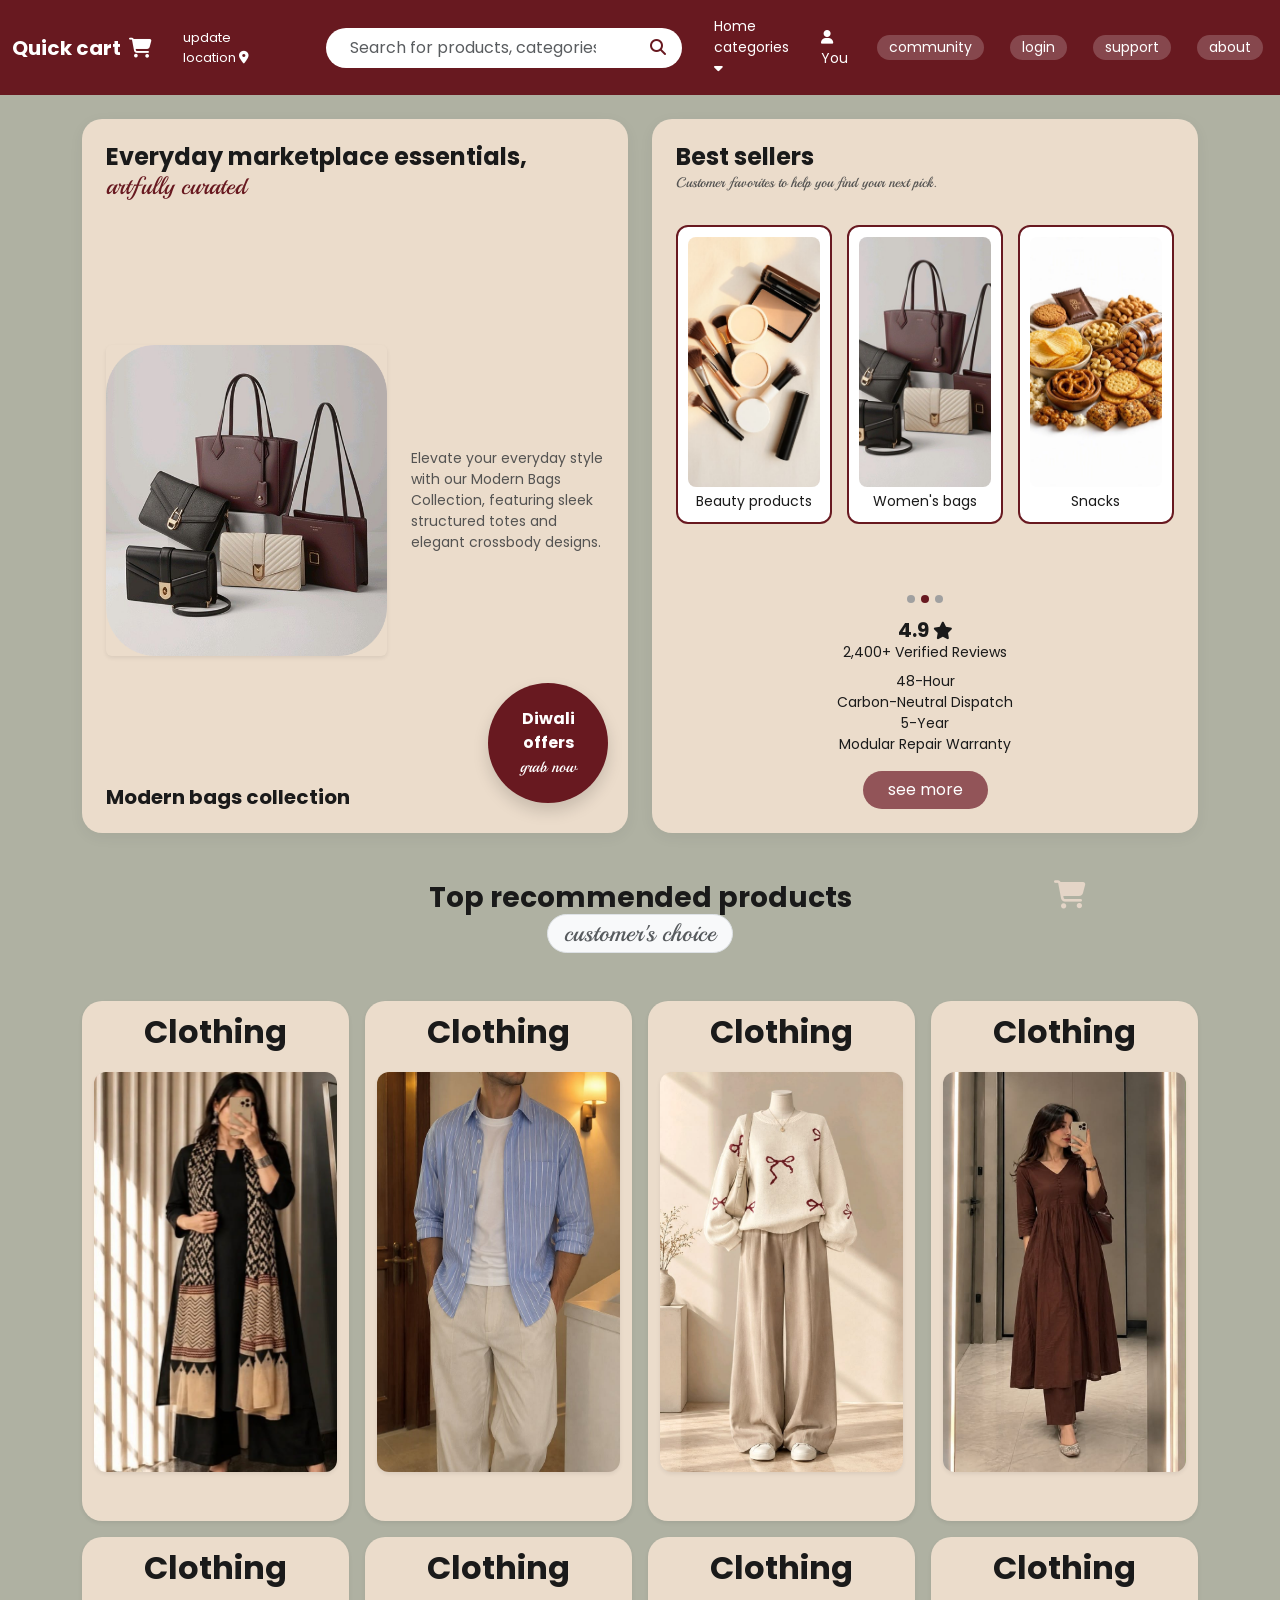
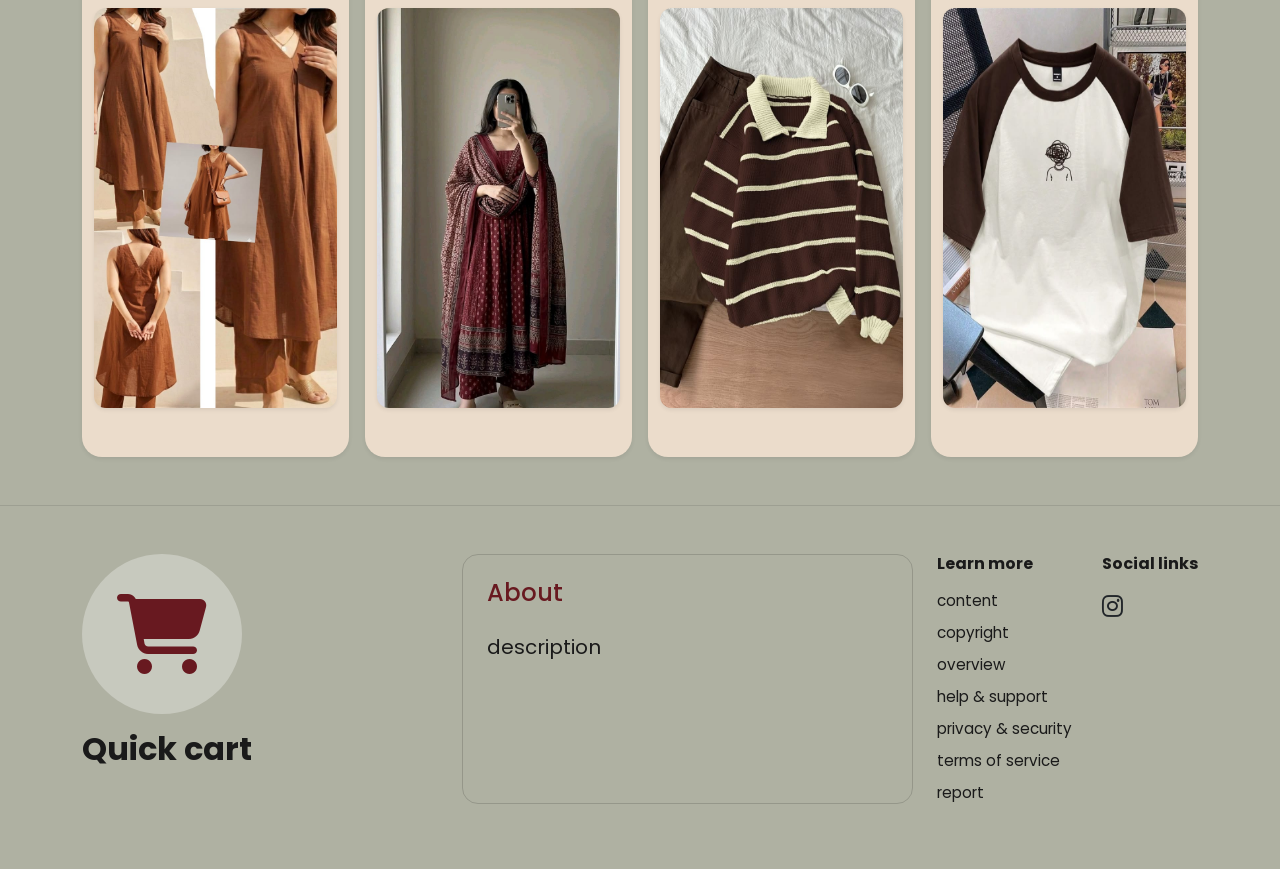
==== html/index.html @ a009d9d7 "changes" ====
<!doctype html>
<html lang="en">
  <head>
    <meta charset="UTF-8" />
    <meta name="viewport" content="width=device-width, initial-scale=1.0" />
    <title>Quick Cart</title>
    <link
      href="https://cdn.jsdelivr.net/npm/bootstrap@5.3.2/dist/css/bootstrap.min.css"
      rel="stylesheet"
    />
    <link
      rel="stylesheet"
      href="https://cdnjs.cloudflare.com/ajax/libs/font-awesome/6.4.2/css/all.min.css"
    />
    <link
      href="https://fonts.googleapis.com/css2?family=Poppins:wght@300;400;600;700&family=Playball&display=swap"
      rel="stylesheet"
    />
    <link rel="stylesheet" href="style.css" />
  </head>
  <body>
    <nav class="navbar navbar-expand-lg navbar-dark custom-navbar py-2">
      <div class="container-fluid align-items-center">
        <a
          class="navbar-brand fw-bold d-flex align-items-center gap-2"
          href="#"
        >
          Quick cart
          <i class="fa-solid fa-cart-shopping" aria-hidden="true"></i>
        </a>

        <div class="text-white small d-none d-lg-block location-text me-3">
          update location
          <i class="fa-solid fa-location-dot" aria-hidden="true"></i>
        </div>

        <button
          class="navbar-toggler border-0 shadow-none"
          type="button"
          data-bs-toggle="collapse"
          data-bs-target="#navbarNav"
          aria-controls="navbarNav"
          aria-expanded="false"
          aria-label="Toggle navigation"
        >
          <span class="navbar-toggler-icon"></span>
        </button>

        <div class="collapse navbar-collapse" id="navbarNav">
          <form
            id="productSearchForm"
            class="d-flex flex-grow-1 mx-lg-4 my-3 my-lg-0 search-form"
            role="search"
          >
            <div class="input-group">
              <input
                id="productSearch"
                name="q"
                class="form-control rounded-start-pill border-0 shadow-none px-4 py-2"
                type="search"
                placeholder="Search for products, categories..."
                aria-label="Search products"
                aria-controls="productSlider"
              />
              <button
                class="btn bg-white rounded-end-pill border-0 px-3 text-maroon"
                type="submit"
                aria-label="Submit search"
              >
                <i class="fa-solid fa-magnifying-glass" aria-hidden="true"></i>
              </button>
            </div>
          </form>

          <ul
            class="navbar-nav small align-items-center gap-2 gap-lg-3 ms-auto"
          >
            <li class="nav-item">
              <a class="nav-link text-white" href="#">
                Home categories
                <i class="fa-solid fa-caret-down" aria-hidden="true"></i>
              </a>
            </li>
            <li class="nav-item">
              <a class="nav-link text-white" href="#">
                <i class="fa-solid fa-user" aria-hidden="true"></i> You
              </a>
            </li>
            <li class="nav-item">
              <a class="nav-link text-white nav-pill" href="#">community</a>
            </li>
            <li class="nav-item">
              <a class="nav-link text-white nav-pill" href="login.html"
                >login</a
              >
            </li>
            <li class="nav-item">
              <a class="nav-link text-white nav-pill" href="#">support</a>
            </li>
            <li class="nav-item">
              <a class="nav-link text-white nav-pill" href="#">about</a>
            </li>
          </ul>
        </div>
      </div>
    </nav>

    <main class="container my-4">
      <div class="row g-4">
        <section class="col-lg-6" aria-label="Featured collection">
          <div
            class="custom-card p-4 h-100 position-relative d-flex flex-column justify-content-between"
          >
            <div>
              <h1 class="h4 fw-bold mb-0">Everyday marketplace essentials,</h1>
              <p class="h4 cursive-text mb-4">artfully curated</p>
            </div>

            <div class="row align-items-center mt-3 position-relative">
              <div class="col-7">
                <img
                  src="assets/images/modern_bags.png"
                  alt="Modern bags collection"
                  class="img-fluid rounded shadow-sm"
                />
              </div>
              <div class="col-5">
                <p class="small text-muted mb-0">
                  Elevate your everyday style with our Modern Bags Collection,
                  featuring sleek structured totes and elegant crossbody
                  designs.
                </p>
              </div>
            </div>

            <div
              class="diwali-badge text-center text-white p-3 rounded-circle shadow"
            >
              <span class="fw-bold d-block">Diwali offers</span>
              <span class="cursive-text d-block text-white">grab now</span>
            </div>

            <h2 class="h5 fw-bold mt-4 mb-0">Modern bags collection</h2>
          </div>
        </section>

        <section class="col-lg-6" aria-labelledby="best-sellers-title">
          <div
            class="custom-card p-4 h-100 d-flex flex-column align-items-center text-center"
          >
            <div class="w-100 text-start mb-3">
              <h2 class="h4 fw-bold mb-0" id="best-sellers-title">
                Best sellers
              </h2>
              <p class="small text-muted cursive-text">
                Customer favorites to help you find your next pick.
              </p>
            </div>

            <div class="slider-wrapper w-100 mb-3">
              <div class="image-slider" id="productSlider">
                <div class="slide-item">
                  <img
                    src="assets/images/beauty%20products.png"
                    alt="Beauty products"
                  />
                  <span class="d-block small mt-1">Beauty products</span>
                </div>
                <div class="slide-item">
                  <img src="assets/images/modern_bags.png" alt="Women's bags" />
                  <span class="d-block small mt-1">Women's bags</span>
                </div>
                <div class="slide-item">
                  <img
                    src="assets/images/cookies.png"
                    alt="Cookies and snacks"
                  />
                  <span class="d-block small mt-1">Snacks</span>
                </div>
                <div class="slide-item">
                  <img
                    src="assets/images/electronics.png"
                    alt="Mobile phones"
                  />
                  <span class="d-block small mt-1">Mobile phones</span>
                </div>
                <div class="slide-item">
                  <img src="assets/images/electronics.png" alt="Laptops" />
                  <span class="d-block small mt-1">Laptops</span>
                </div>
                <div class="slide-item">
                  <img src="assets/images/soft%20toys3.png" alt="Soft toys" />
                  <span class="d-block small mt-1">Toys</span>
                </div>
              </div>
            </div>
            <p
              class="search-status small text-muted mt-2 mb-0"
              id="searchStatus"
              role="status"
              aria-live="polite"
            ></p>

            <div class="product-details mt-2">
              <div class="dots-indicator mb-2" aria-hidden="true">
                <span></span><span class="active"></span><span></span>
              </div>
              <h3 class="h5 fw-bold mb-0">
                4.9 <i class="fa-solid fa-star small" aria-hidden="true"></i>
              </h3>
              <p class="small mb-2">2,400+ Verified Reviews</p>
              <ul class="list-unstyled small mb-3 text-center">
                <li>48-Hour</li>
                <li>Carbon-Neutral Dispatch</li>
                <li>5-Year</li>
                <li>Modular Repair Warranty</li>
              </ul>
              <button
                class="btn custom-btn rounded-pill px-4 text-white"
                type="button"
              >
                see more
              </button>
            </div>
          </div>
        </section>
      </div>

      <section
        class="mt-5 text-center position-relative"
        aria-labelledby="recommended-title"
      >
        <h2 class="h3 fw-bold mb-0" id="recommended-title">
          Top recommended products
        </h2>
        <p
          class="h4 cursive-text text-muted mb-4 d-inline-block px-3 py-1 bg-light rounded-pill border"
        >
          customer's choice
        </p>
        <i
          class="fa-solid fa-cart-shopping fs-3 position-absolute recommended-cart-icon"
          aria-hidden="true"
        ></i>

        <div class="row g-3 mt-2">
          <div class="col-6 col-md-3">
            <div class="blank-card shadow-sm">
              <h3 class="h2 fw-bold text-center mb-2">Clothing</h3>
              <img
                class="recommended-product-image img-fluid shadow-sm"
                src="assets/images/dress_w_black.png"
                alt="Black patterned dress"
              />
            </div>
          </div>
          <div class="col-6 col-md-3">
            <div class="blank-card shadow-sm">
              <h3 class="h2 fw-bold text-center mb-2">Clothing</h3>
              <img
                class="recommended-product-image img-fluid shadow-sm"
                src="assets/images/dress_m_indigo.png"
                alt="Indigo dress"
              />
            </div>
          </div>
          <div class="col-6 col-md-3">
            <div class="blank-card shadow-sm">
              <h3 class="h2 fw-bold text-center mb-2">Clothing</h3>
              <img
                class="recommended-product-image img-fluid shadow-sm"
                src="assets/images/dress_w_cream.png"
                alt="Cream dress"
              />
            </div>
          </div>
          <div class="col-6 col-md-3">
            <div class="blank-card shadow-sm">
              <h3 class="h2 fw-bold text-center mb-2">Clothing</h3>
              <img
                class="recommended-product-image img-fluid shadow-sm"
                src="assets/images/dress_w_brown2.png"
                alt="Brown dress"
              />
            </div>
          </div>
          <div class="col-6 col-md-3">
            <div class="blank-card shadow-sm">
              <h3 class="h2 fw-bold text-center mb-2">Clothing</h3>
              <img
                class="recommended-product-image img-fluid shadow-sm"
                src="assets/images/dress_w_brown.png"
                alt="Brown dress"
              />
            </div>
          </div>
          <div class="col-6 col-md-3">
            <div class="blank-card shadow-sm">
              <h3 class="h2 fw-bold text-center mb-2">Clothing</h3>
              <img
                class="recommended-product-image img-fluid shadow-sm"
                src="assets/images/dress_w_red.png"
                alt="Red dress"
              />
            </div>
          </div>
          <div class="col-6 col-md-3">
            <div class="blank-card shadow-sm">
              <h3 class="h2 fw-bold text-center mb-2">Clothing</h3>
              <img
                class="recommended-product-image img-fluid shadow-sm"
                src="assets/images/dress_m_drown.png"
                alt="Brown patterned dress"
              />
            </div>
          </div>
          <div class="col-6 col-md-3">
            <div class="blank-card shadow-sm">
              <h3 class="h2 fw-bold text-center mb-2">Clothing</h3>
              <img
                class="recommended-product-image img-fluid shadow-sm"
                src="assets/images/t-shirt_m.png"
                alt="Brown and white tshirt"
              />
            </div>
          </div>
        </div>
      </section>
    </main>

    <footer class="custom-footer mt-5 py-5">
      <div class="container">
        <div class="row g-4 align-items-start">
          <div class="col-md-4 text-center text-md-start">
            <div class="footer-logo-circle mb-3 mx-auto mx-md-0">
              <i
                class="fa-solid fa-cart-shopping cart-icon-lg"
                aria-hidden="true"
              ></i>
            </div>
            <h2 class="fw-bold">Quick cart</h2>
          </div>

          <div class="col-md-5">
            <div class="about-box p-4 border rounded-4 h-100">
              <h2 class="h4 text-maroon mb-4">About</h2>
              <p class="fs-5">description</p>
            </div>
          </div>

          <div class="col-md-3 d-flex justify-content-between">
            <div>
              <h3 class="h6 fw-bold mb-3">Learn more</h3>
              <ul class="list-unstyled footer-links">
                <li><a href="#">content</a></li>
                <li><a href="#">copyright</a></li>
                <li><a href="#">overview</a></li>
                <li><a href="#">help &amp; support</a></li>
                <li><a href="#">privacy &amp; security</a></li>
                <li><a href="#">terms of service</a></li>
                <li><a href="#">report</a></li>
              </ul>
            </div>
            <div>
              <h3 class="h6 fw-bold mb-3">Social links</h3>
              <a href="#" class="text-dark fs-4" aria-label="Instagram">
                <i class="fa-brands fa-instagram" aria-hidden="true"></i>
              </a>
            </div>
          </div>
        </div>
      </div>
    </footer>

    <script src="https://cdn.jsdelivr.net/npm/bootstrap@5.3.2/dist/js/bootstrap.bundle.min.js"></script>
    <script src="script.js"></script>
  </body>
</html>
---- html/style.css ----
/* Color Palette & Base Styles */
:root {
  --bg-maroon: #681920;
  --bg-olive: #afb1a2;
  --card-beige: #ebdccb;
  --text-dark: #1a1a1a;
  --text-maroon: #681920;
}

body {
  background-color: var(--bg-olive);
  color: var(--text-dark);
  font-family: "Poppins", sans-serif;
}

.cursive-text {
  color: var(--text-maroon);
  font-family: "Playball", cursive;
}

/* Navbar */
.custom-navbar {
  background-color: var(--bg-maroon);
}

.location-text {
  font-size: 0.8rem;
  margin-left: 15px;
}

.nav-pill {
  margin: 0 5px;
  padding: 2px 12px !important;
  border-radius: 20px;
  background-color: rgb(255 255 255 / 20%);
}

/* Search bar */
.search-form {
  max-width: 500px;
}

@media (min-width: 1440px) {
  .search-form {
    max-width: clamp(560px, 36vw, 760px);
  }
}

.search-status {
  min-height: 1.25rem;
}

.text-maroon {
  color: var(--bg-maroon) !important;
}

.input-group .form-control:focus {
  box-shadow: none;
  outline: none;
}

@media (max-width: 991px) {
  .search-form {
    max-width: 100%;
  }
}

/* Cards */
.custom-card {
  border-radius: 20px;
  background-color: var(--card-beige);
  box-shadow: 0 4px 15px rgb(0 0 0 / 5%);
}

/* Promotional badge */
.diwali-badge {
  position: absolute;
  right: 20px;
  bottom: 30px;
  display: flex;
  width: 120px;
  height: 120px;
  flex-direction: column;
  justify-content: center;
  background-color: var(--bg-maroon);
}

/* Product slider */
.slider-wrapper {
  position: relative;
  width: 100%;
  overflow: hidden;
  padding-bottom: 10px;
}

.image-slider {
  display: flex;
  gap: 15px;
  overflow-x: auto;
  scroll-behavior: smooth;
  scroll-snap-type: x mandatory;
  scrollbar-width: none;
  -ms-overflow-style: none;
  cursor: grab;
}

.image-slider::-webkit-scrollbar {
  display: none;
}

.image-slider:active {
  cursor: grabbing;
}

.slide-item {
  flex: 0 0 calc(33.333% - 10px);
  scroll-snap-align: start;
  padding: 10px;
  border: 2px solid var(--bg-maroon);
  border-radius: 12px;
  background: #fff;
  text-align: center;
  pointer-events: none;
}

.slide-item img {
  width: 100%;
  height: 250px;
  border-radius: 8px;
  object-fit: cover;
  pointer-events: none;
}

/* Product details */
.dots-indicator span {
  display: inline-block;
  width: 8px;
  height: 8px;
  margin: 0 3px;
  border-radius: 50%;
  background-color: #a0a0a0;
}

.dots-indicator span.active {
  background-color: var(--bg-maroon);
}

.custom-btn {
  background-color: #925458;
}

.custom-btn:hover {
  background-color: var(--bg-maroon);
}

/* Recommended products */
.recommended-cart-icon {
  top: 0;
  right: 10%;
  color: #e4d5c7;
}

.blank-card {
  box-sizing: border-box;
  display: flex;
  width: 100%;
  height: 520px;
  min-width: 0;
  flex-direction: column;
  align-items: center;
  gap: 12px;
  overflow: hidden;
  padding: 12px;
  border-radius: 20px;
  background-color: var(--card-beige);
}

.recommended-product-image {
  display: block;
  width: 100%;
  max-width: 100%;
  height: 400px;
  border-radius: 12px;
  background-color: #fff;
  /* object-fit: contain; */
  background-size: cover;
}

.product-card-title {
  max-width: 100%;
  margin: 0;
  color: var(--text-dark);
  font-size: 0.95rem;
  font-weight: 600;
  text-align: center;
  overflow-wrap: anywhere;
}

/* Footer */
.custom-footer {
  border-top: 1px solid rgb(0 0 0 / 10%);
  background-color: var(--bg-olive);
}

.footer-logo-circle {
  display: flex;
  width: 160px;
  height: 160px;
  align-items: center;
  justify-content: center;
  border-radius: 50%;
  background-color: rgb(255 255 255 / 30%);
}

.cart-icon-lg {
  color: var(--bg-maroon);
  font-size: 5rem;
}

.about-box {
  min-height: 250px;
  border-color: rgb(0 0 0 / 15%) !important;
  background-color: transparent;
}

.footer-links li {
  margin-bottom: 8px;
}

.footer-links a {
  color: var(--text-dark);
  font-size: 0.95rem;
  text-decoration: none;
}

.footer-links a:hover {
  text-decoration: underline;
}

/* Responsive adjustments */
@media (max-width: 768px) {
  .slide-item {
    flex-basis: calc(50% - 10px);
  }

  .diwali-badge {
    right: 10px;
    bottom: 10px;
    width: 100px;
    height: 100px;
  }

  .blank-card {
    height: 250px;
  }

  .recommended-product-image {
    height: 165px;
  }
}

@media (max-width: 576px) {
  .slide-item {
    flex-basis: calc(80% - 10px);
  }

  .slide-item img {
    height: 180px;
  }
}
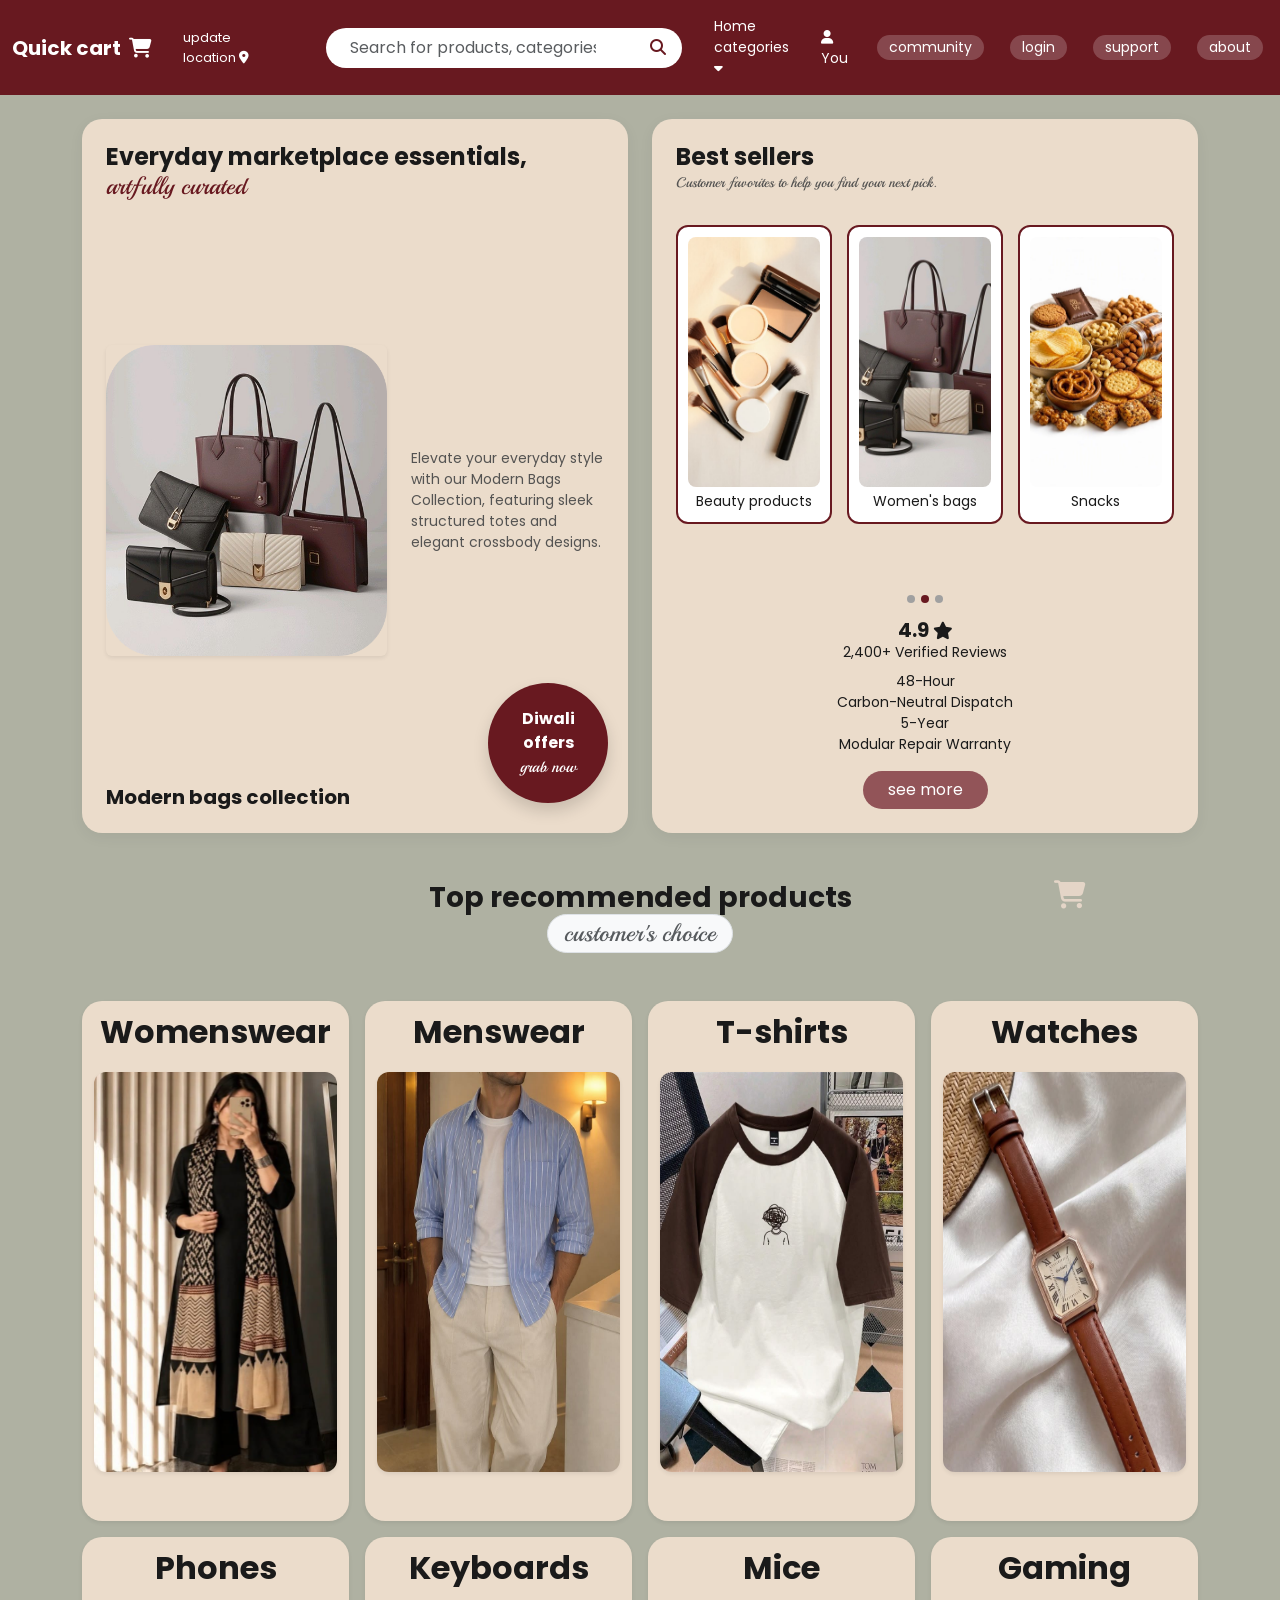
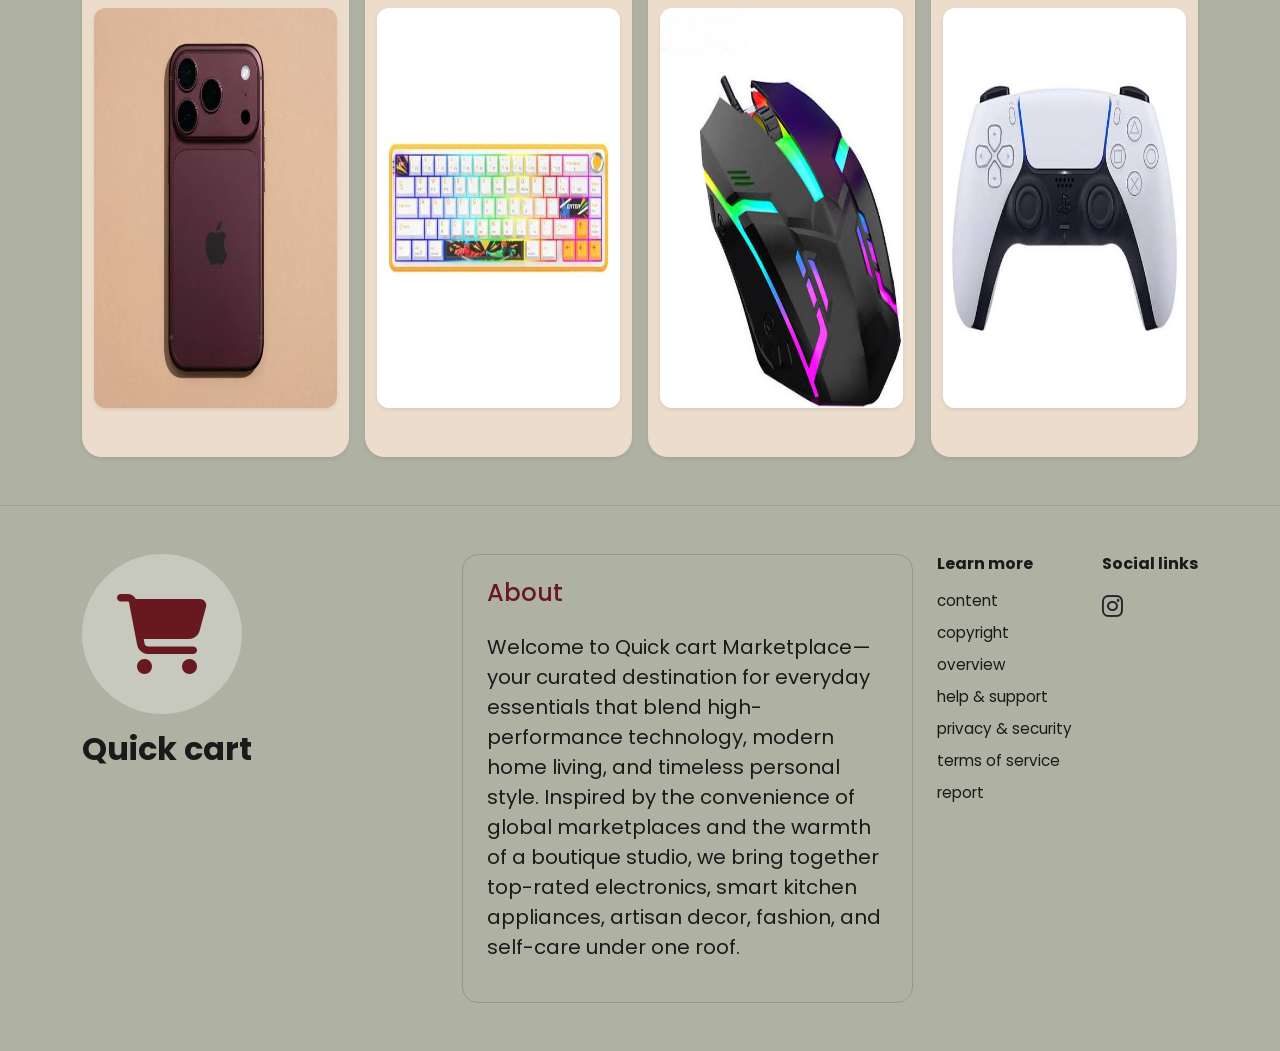
==== commit e784f067: "Merge GitHub main product updates" ====
--- a/html/index.html
+++ b/html/index.html
@@ -1,378 +1,292 @@
 <!doctype html>
 <html lang="en">
-  <head>
+
+<head>
     <meta charset="UTF-8" />
     <meta name="viewport" content="width=device-width, initial-scale=1.0" />
     <title>Quick Cart</title>
-    <link
-      href="https://cdn.jsdelivr.net/npm/bootstrap@5.3.2/dist/css/bootstrap.min.css"
-      rel="stylesheet"
-    />
-    <link
-      rel="stylesheet"
-      href="https://cdnjs.cloudflare.com/ajax/libs/font-awesome/6.4.2/css/all.min.css"
-    />
-    <link
-      href="https://fonts.googleapis.com/css2?family=Poppins:wght@300;400;600;700&family=Playball&display=swap"
-      rel="stylesheet"
-    />
+    <link href="https://cdn.jsdelivr.net/npm/bootstrap@5.3.2/dist/css/bootstrap.min.css" rel="stylesheet" />
+    <link rel="stylesheet" href="https://cdnjs.cloudflare.com/ajax/libs/font-awesome/6.4.2/css/all.min.css" />
+    <link href="https://fonts.googleapis.com/css2?family=Poppins:wght@300;400;600;700&family=Playball&display=swap"
+        rel="stylesheet" />
     <link rel="stylesheet" href="style.css" />
-  </head>
-  <body>
+</head>
+
+<body>
     <nav class="navbar navbar-expand-lg navbar-dark custom-navbar py-2">
-      <div class="container-fluid align-items-center">
-        <a
-          class="navbar-brand fw-bold d-flex align-items-center gap-2"
-          href="#"
-        >
-          Quick cart
-          <i class="fa-solid fa-cart-shopping" aria-hidden="true"></i>
-        </a>
-
-        <div class="text-white small d-none d-lg-block location-text me-3">
-          update location
-          <i class="fa-solid fa-location-dot" aria-hidden="true"></i>
+        <div class="container-fluid align-items-center">
+            <a class="navbar-brand fw-bold d-flex align-items-center gap-2" href="#">
+                Quick cart
+                <i class="fa-solid fa-cart-shopping" aria-hidden="true"></i>
+            </a>
+
+            <div class="text-white small d-none d-lg-block location-text me-3">
+                update location
+                <i class="fa-solid fa-location-dot" aria-hidden="true"></i>
+            </div>
+
+            <button class="navbar-toggler border-0 shadow-none" type="button" data-bs-toggle="collapse"
+                data-bs-target="#navbarNav" aria-controls="navbarNav" aria-expanded="false"
+                aria-label="Toggle navigation">
+                <span class="navbar-toggler-icon"></span>
+            </button>
+
+            <div class="collapse navbar-collapse" id="navbarNav">
+                <form id="productSearchForm" class="d-flex flex-grow-1 mx-lg-4 my-3 my-lg-0 search-form" role="search">
+                    <div class="input-group">
+                        <input id="productSearch" name="q"
+                            class="form-control rounded-start-pill border-0 shadow-none px-4 py-2" type="search"
+                            placeholder="Search for products, categories..." aria-label="Search products"
+                            aria-controls="productSlider" />
+                        <button class="btn bg-white rounded-end-pill border-0 px-3 text-maroon" type="submit"
+                            aria-label="Submit search">
+                            <i class="fa-solid fa-magnifying-glass" aria-hidden="true"></i>
+                        </button>
+                    </div>
+                </form>
+
+                <ul class="navbar-nav small align-items-center gap-2 gap-lg-3 ms-auto">
+                    <li class="nav-item">
+                        <a class="nav-link text-white" href="#">
+                            Home categories
+                            <i class="fa-solid fa-caret-down" aria-hidden="true"></i>
+                        </a>
+                    </li>
+                    <li class="nav-item">
+                        <a class="nav-link text-white" href="#">
+                            <i class="fa-solid fa-user" aria-hidden="true"></i> You
+                        </a>
+                    </li>
+                    <li class="nav-item">
+                        <a class="nav-link text-white nav-pill" href="#">community</a>
+                    </li>
+                    <li class="nav-item">
+                        <a class="nav-link text-white nav-pill" href="login.html">login</a>
+                    </li>
+                    <li class="nav-item">
+                        <a class="nav-link text-white nav-pill" href="#">support</a>
+                    </li>
+                    <li class="nav-item">
+                        <a class="nav-link text-white nav-pill" href="#">about</a>
+                    </li>
+                </ul>
+            </div>
         </div>
-
-        <button
-          class="navbar-toggler border-0 shadow-none"
-          type="button"
-          data-bs-toggle="collapse"
-          data-bs-target="#navbarNav"
-          aria-controls="navbarNav"
-          aria-expanded="false"
-          aria-label="Toggle navigation"
-        >
-          <span class="navbar-toggler-icon"></span>
-        </button>
-
-        <div class="collapse navbar-collapse" id="navbarNav">
-          <form
-            id="productSearchForm"
-            class="d-flex flex-grow-1 mx-lg-4 my-3 my-lg-0 search-form"
-            role="search"
-          >
-            <div class="input-group">
-              <input
-                id="productSearch"
-                name="q"
-                class="form-control rounded-start-pill border-0 shadow-none px-4 py-2"
-                type="search"
-                placeholder="Search for products, categories..."
-                aria-label="Search products"
-                aria-controls="productSlider"
-              />
-              <button
-                class="btn bg-white rounded-end-pill border-0 px-3 text-maroon"
-                type="submit"
-                aria-label="Submit search"
-              >
-                <i class="fa-solid fa-magnifying-glass" aria-hidden="true"></i>
-              </button>
-            </div>
-          </form>
-
-          <ul
-            class="navbar-nav small align-items-center gap-2 gap-lg-3 ms-auto"
-          >
-            <li class="nav-item">
-              <a class="nav-link text-white" href="#">
-                Home categories
-                <i class="fa-solid fa-caret-down" aria-hidden="true"></i>
-              </a>
-            </li>
-            <li class="nav-item">
-              <a class="nav-link text-white" href="#">
-                <i class="fa-solid fa-user" aria-hidden="true"></i> You
-              </a>
-            </li>
-            <li class="nav-item">
-              <a class="nav-link text-white nav-pill" href="#">community</a>
-            </li>
-            <li class="nav-item">
-              <a class="nav-link text-white nav-pill" href="login.html"
-                >login</a
-              >
-            </li>
-            <li class="nav-item">
-              <a class="nav-link text-white nav-pill" href="#">support</a>
-            </li>
-            <li class="nav-item">
-              <a class="nav-link text-white nav-pill" href="#">about</a>
-            </li>
-          </ul>
+    </nav>
+
+    <main class="container my-4">
+        <div class="row g-4">
+            <section class="col-lg-6" aria-label="Featured collection">
+                <div class="custom-card p-4 h-100 position-relative d-flex flex-column justify-content-between">
+                    <div>
+                        <h1 class="h4 fw-bold mb-0">Everyday marketplace essentials,</h1>
+                        <p class="h4 cursive-text mb-4">artfully curated</p>
+                    </div>
+
+                    <div class="row align-items-center mt-3 position-relative">
+                        <div class="col-7">
+                            <img src="assets/images/modern_bags.png" alt="Modern bags collection"
+                                class="img-fluid rounded shadow-sm" />
+                        </div>
+                        <div class="col-5">
+                            <p class="small text-muted mb-0">
+                                Elevate your everyday style with our Modern Bags Collection,
+                                featuring sleek structured totes and elegant crossbody
+                                designs.
+                            </p>
+                        </div>
+                    </div>
+
+                    <div class="diwali-badge text-center text-white p-3 rounded-circle shadow">
+                        <span class="fw-bold d-block">Diwali offers</span>
+                        <span class="cursive-text d-block text-white">grab now</span>
+                    </div>
+
+                    <h2 class="h5 fw-bold mt-4 mb-0">Modern bags collection</h2>
+                </div>
+            </section>
+
+            <section class="col-lg-6" aria-labelledby="best-sellers-title">
+                <div class="custom-card p-4 h-100 d-flex flex-column align-items-center text-center">
+                    <div class="w-100 text-start mb-3">
+                        <h2 class="h4 fw-bold mb-0" id="best-sellers-title">
+                            Best sellers
+                        </h2>
+                        <p class="small text-muted cursive-text">
+                            Customer favorites to help you find your next pick.
+                        </p>
+                    </div>
+
+                    <div class="slider-wrapper w-100 mb-3">
+                        <div class="image-slider" id="productSlider">
+                            <div class="slide-item">
+                                <img src="assets/images/beauty%20products.png" alt="Beauty products" />
+                                <span class="d-block small mt-1">Beauty products</span>
+                            </div>
+                            <div class="slide-item">
+                                <img src="assets/images/modern_bags.png" alt="Women's bags" />
+                                <span class="d-block small mt-1">Women's bags</span>
+                            </div>
+                            <div class="slide-item">
+                                <img src="assets/images/cookies.png" alt="Cookies and snacks" />
+                                <span class="d-block small mt-1">Snacks</span>
+                            </div>
+                            <div class="slide-item">
+                                <img src="assets/images/electronics.png" alt="Mobile phones" />
+                                <span class="d-block small mt-1">Mobile phones</span>
+                            </div>
+                            <div class="slide-item">
+                                <img src="assets/images/electronics.png" alt="Laptops" />
+                                <span class="d-block small mt-1">Laptops</span>
+                            </div>
+                            <div class="slide-item">
+                                <img src="assets/images/soft%20toys3.png" alt="Soft toys" />
+                                <span class="d-block small mt-1">Toys</span>
+                            </div>
+                        </div>
+                    </div>
+                    <p class="search-status small text-muted mt-2 mb-0" id="searchStatus" role="status"
+                        aria-live="polite"></p>
+
+                    <div class="product-details mt-2">
+                        <div class="dots-indicator mb-2" aria-hidden="true">
+                            <span></span><span class="active"></span><span></span>
+                        </div>
+                        <h3 class="h5 fw-bold mb-0">
+                            4.9 <i class="fa-solid fa-star small" aria-hidden="true"></i>
+                        </h3>
+                        <p class="small mb-2">2,400+ Verified Reviews</p>
+                        <ul class="list-unstyled small mb-3 text-center">
+                            <li>48-Hour</li>
+                            <li>Carbon-Neutral Dispatch</li>
+                            <li>5-Year</li>
+                            <li>Modular Repair Warranty</li>
+                        </ul>
+                        <button class="btn custom-btn rounded-pill px-4 text-white" type="button">
+                            see more
+                        </button>
+                    </div>
+                </div>
+            </section>
         </div>
-      </div>
-    </nav>
-
-    <main class="container my-4">
-      <div class="row g-4">
-        <section class="col-lg-6" aria-label="Featured collection">
-          <div
-            class="custom-card p-4 h-100 position-relative d-flex flex-column justify-content-between"
-          >
-            <div>
-              <h1 class="h4 fw-bold mb-0">Everyday marketplace essentials,</h1>
-              <p class="h4 cursive-text mb-4">artfully curated</p>
-            </div>
-
-            <div class="row align-items-center mt-3 position-relative">
-              <div class="col-7">
-                <img
-                  src="assets/images/modern_bags.png"
-                  alt="Modern bags collection"
-                  class="img-fluid rounded shadow-sm"
-                />
-              </div>
-              <div class="col-5">
-                <p class="small text-muted mb-0">
-                  Elevate your everyday style with our Modern Bags Collection,
-                  featuring sleek structured totes and elegant crossbody
-                  designs.
-                </p>
-              </div>
-            </div>
-
-            <div
-              class="diwali-badge text-center text-white p-3 rounded-circle shadow"
-            >
-              <span class="fw-bold d-block">Diwali offers</span>
-              <span class="cursive-text d-block text-white">grab now</span>
-            </div>
-
-            <h2 class="h5 fw-bold mt-4 mb-0">Modern bags collection</h2>
-          </div>
+
+        <section class="mt-5 text-center position-relative" aria-labelledby="recommended-title">
+            <h2 class="h3 fw-bold mb-0" id="recommended-title">
+                Top recommended products
+            </h2>
+            <p class="h4 cursive-text text-muted mb-4 d-inline-block px-3 py-1 bg-light rounded-pill border">
+                customer's choice
+            </p>
+            <i class="fa-solid fa-cart-shopping fs-3 position-absolute recommended-cart-icon" aria-hidden="true"></i>
+
+            <div class="row g-3 mt-2">
+                <div class="col-6 col-md-3">
+                    <div class="blank-card shadow-sm">
+                        <h3 class="h2 fw-bold text-center mb-2">Womenswear</h3>
+                        <img class="recommended-product-image img-fluid shadow-sm" src="assets/images/dress_w_black.png"
+                            alt="Black patterned dress" />
+                    </div>
+                </div>
+                <div class="col-6 col-md-3">
+                    <div class="blank-card shadow-sm">
+                        <h3 class="h2 fw-bold text-center mb-2">Menswear</h3>
+                        <img class="recommended-product-image img-fluid shadow-sm"
+                            src="assets/images/dress_m_indigo.png" alt="Men's indigo shirt" />
+                    </div>
+                </div>
+                <div class="col-6 col-md-3">
+                    <div class="blank-card shadow-sm">
+                        <h3 class="h2 fw-bold text-center mb-2">T-shirts</h3>
+                        <img class="recommended-product-image img-fluid shadow-sm" src="assets/images/t-shirt_m.png"
+                            alt="Men's graphic T-shirt" />
+                    </div>
+                </div>
+                <div class="col-6 col-md-3">
+                    <div class="blank-card shadow-sm">
+                        <h3 class="h2 fw-bold text-center mb-2">Watches</h3>
+                        <img class="recommended-product-image img-fluid shadow-sm" src="assets/images/watches.png"
+                            alt="Brown wristwatch" />
+                    </div>
+                </div>
+                <div class="col-6 col-md-3">
+                    <div class="blank-card shadow-sm">
+                        <h3 class="h2 fw-bold text-center mb-2">Phones</h3>
+                        <img class="recommended-product-image img-fluid shadow-sm" src="assets/images/phones.jpeg"
+                            alt="Smartphones" />
+                    </div>
+                </div>
+                <div class="col-6 col-md-3">
+                    <div class="blank-card shadow-sm">
+                        <h3 class="h2 fw-bold text-center mb-2">Keyboards</h3>
+                        <img class="recommended-product-image img-fluid shadow-sm" src="assets/images/keyboards.jpeg"
+                            alt="Computer keyboard" />
+                    </div>
+                </div>
+                <div class="col-6 col-md-3">
+                    <div class="blank-card shadow-sm">
+                        <h3 class="h2 fw-bold text-center mb-2">Mice</h3>
+                        <img class="recommended-product-image img-fluid shadow-sm" src="assets/images/mouse.jpeg"
+                            alt="Computer mouse" />
+                    </div>
+                </div>
+                <div class="col-6 col-md-3">
+                    <div class="blank-card shadow-sm">
+                        <h3 class="h2 fw-bold text-center mb-2">Gaming</h3>
+                        <img class="recommended-product-image img-fluid shadow-sm" src="assets/images/controllers.jpeg"
+                            alt="Game controller" />
+                    </div>
+                </div>
+            </div>
         </section>
-
-        <section class="col-lg-6" aria-labelledby="best-sellers-title">
-          <div
-            class="custom-card p-4 h-100 d-flex flex-column align-items-center text-center"
-          >
-            <div class="w-100 text-start mb-3">
-              <h2 class="h4 fw-bold mb-0" id="best-sellers-title">
-                Best sellers
-              </h2>
-              <p class="small text-muted cursive-text">
-                Customer favorites to help you find your next pick.
-              </p>
-            </div>
-
-            <div class="slider-wrapper w-100 mb-3">
-              <div class="image-slider" id="productSlider">
-                <div class="slide-item">
-                  <img
-                    src="assets/images/beauty%20products.png"
-                    alt="Beauty products"
-                  />
-                  <span class="d-block small mt-1">Beauty products</span>
-                </div>
-                <div class="slide-item">
-                  <img src="assets/images/modern_bags.png" alt="Women's bags" />
-                  <span class="d-block small mt-1">Women's bags</span>
-                </div>
-                <div class="slide-item">
-                  <img
-                    src="assets/images/cookies.png"
-                    alt="Cookies and snacks"
-                  />
-                  <span class="d-block small mt-1">Snacks</span>
-                </div>
-                <div class="slide-item">
-                  <img
-                    src="assets/images/electronics.png"
-                    alt="Mobile phones"
-                  />
-                  <span class="d-block small mt-1">Mobile phones</span>
-                </div>
-                <div class="slide-item">
-                  <img src="assets/images/electronics.png" alt="Laptops" />
-                  <span class="d-block small mt-1">Laptops</span>
-                </div>
-                <div class="slide-item">
-                  <img src="assets/images/soft%20toys3.png" alt="Soft toys" />
-                  <span class="d-block small mt-1">Toys</span>
-                </div>
-              </div>
-            </div>
-            <p
-              class="search-status small text-muted mt-2 mb-0"
-              id="searchStatus"
-              role="status"
-              aria-live="polite"
-            ></p>
-
-            <div class="product-details mt-2">
-              <div class="dots-indicator mb-2" aria-hidden="true">
-                <span></span><span class="active"></span><span></span>
-              </div>
-              <h3 class="h5 fw-bold mb-0">
-                4.9 <i class="fa-solid fa-star small" aria-hidden="true"></i>
-              </h3>
-              <p class="small mb-2">2,400+ Verified Reviews</p>
-              <ul class="list-unstyled small mb-3 text-center">
-                <li>48-Hour</li>
-                <li>Carbon-Neutral Dispatch</li>
-                <li>5-Year</li>
-                <li>Modular Repair Warranty</li>
-              </ul>
-              <button
-                class="btn custom-btn rounded-pill px-4 text-white"
-                type="button"
-              >
-                see more
-              </button>
-            </div>
-          </div>
-        </section>
-      </div>
-
-      <section
-        class="mt-5 text-center position-relative"
-        aria-labelledby="recommended-title"
-      >
-        <h2 class="h3 fw-bold mb-0" id="recommended-title">
-          Top recommended products
-        </h2>
-        <p
-          class="h4 cursive-text text-muted mb-4 d-inline-block px-3 py-1 bg-light rounded-pill border"
-        >
-          customer's choice
-        </p>
-        <i
-          class="fa-solid fa-cart-shopping fs-3 position-absolute recommended-cart-icon"
-          aria-hidden="true"
-        ></i>
-
-        <div class="row g-3 mt-2">
-          <div class="col-6 col-md-3">
-            <div class="blank-card shadow-sm">
-              <h3 class="h2 fw-bold text-center mb-2">Clothing</h3>
-              <img
-                class="recommended-product-image img-fluid shadow-sm"
-                src="assets/images/dress_w_black.png"
-                alt="Black patterned dress"
-              />
-            </div>
-          </div>
-          <div class="col-6 col-md-3">
-            <div class="blank-card shadow-sm">
-              <h3 class="h2 fw-bold text-center mb-2">Clothing</h3>
-              <img
-                class="recommended-product-image img-fluid shadow-sm"
-                src="assets/images/dress_m_indigo.png"
-                alt="Indigo dress"
-              />
-            </div>
-          </div>
-          <div class="col-6 col-md-3">
-            <div class="blank-card shadow-sm">
-              <h3 class="h2 fw-bold text-center mb-2">Clothing</h3>
-              <img
-                class="recommended-product-image img-fluid shadow-sm"
-                src="assets/images/dress_w_cream.png"
-                alt="Cream dress"
-              />
-            </div>
-          </div>
-          <div class="col-6 col-md-3">
-            <div class="blank-card shadow-sm">
-              <h3 class="h2 fw-bold text-center mb-2">Clothing</h3>
-              <img
-                class="recommended-product-image img-fluid shadow-sm"
-                src="assets/images/dress_w_brown2.png"
-                alt="Brown dress"
-              />
-            </div>
-          </div>
-          <div class="col-6 col-md-3">
-            <div class="blank-card shadow-sm">
-              <h3 class="h2 fw-bold text-center mb-2">Clothing</h3>
-              <img
-                class="recommended-product-image img-fluid shadow-sm"
-                src="assets/images/dress_w_brown.png"
-                alt="Brown dress"
-              />
-            </div>
-          </div>
-          <div class="col-6 col-md-3">
-            <div class="blank-card shadow-sm">
-              <h3 class="h2 fw-bold text-center mb-2">Clothing</h3>
-              <img
-                class="recommended-product-image img-fluid shadow-sm"
-                src="assets/images/dress_w_red.png"
-                alt="Red dress"
-              />
-            </div>
-          </div>
-          <div class="col-6 col-md-3">
-            <div class="blank-card shadow-sm">
-              <h3 class="h2 fw-bold text-center mb-2">Clothing</h3>
-              <img
-                class="recommended-product-image img-fluid shadow-sm"
-                src="assets/images/dress_m_drown.png"
-                alt="Brown patterned dress"
-              />
-            </div>
-          </div>
-          <div class="col-6 col-md-3">
-            <div class="blank-card shadow-sm">
-              <h3 class="h2 fw-bold text-center mb-2">Clothing</h3>
-              <img
-                class="recommended-product-image img-fluid shadow-sm"
-                src="assets/images/t-shirt_m.png"
-                alt="Brown and white tshirt"
-              />
-            </div>
-          </div>
+    </main>
+
+    <footer class="custom-footer mt-5 py-5">
+        <div class="container">
+            <div class="row g-4 align-items-start">
+                <div class="col-md-4 text-center text-md-start">
+                    <div class="footer-logo-circle mb-3 mx-auto mx-md-0">
+                        <i class="fa-solid fa-cart-shopping cart-icon-lg" aria-hidden="true"></i>
+                    </div>
+                    <h2 class="fw-bold">Quick cart</h2>
+                </div>
+
+                <div class="col-md-5">
+                    <div class="about-box p-4 border rounded-4 h-100">
+                        <h2 class="h4 text-maroon mb-4">About</h2>
+                        <p class="fs-5">Welcome to Quick cart Marketplace—your curated destination for everyday
+                            essentials that blend high-performance technology, modern home living, and timeless personal
+                            style. Inspired by the convenience of global marketplaces and the warmth of a boutique
+                            studio, we bring together top-rated electronics, smart kitchen appliances, artisan decor,
+                            fashion, and self-care under one roof.</p>
+                    </div>
+                </div>
+
+                <div class="col-md-3 d-flex justify-content-between">
+                    <div>
+                        <h3 class="h6 fw-bold mb-3">Learn more</h3>
+                        <ul class="list-unstyled footer-links">
+                            <li><a href="#">content</a></li>
+                            <li><a href="#">copyright</a></li>
+                            <li><a href="#">overview</a></li>
+                            <li><a href="#">help &amp; support</a></li>
+                            <li><a href="#">privacy &amp; security</a></li>
+                            <li><a href="#">terms of service</a></li>
+                            <li><a href="#">report</a></li>
+                        </ul>
+                    </div>
+                    <div>
+                        <h3 class="h6 fw-bold mb-3">Social links</h3>
+                        <a href="#" class="text-dark fs-4" aria-label="Instagram">
+                            <i class="fa-brands fa-instagram" aria-hidden="true"></i>
+                        </a>
+                    </div>
+                </div>
+            </div>
         </div>
-      </section>
-    </main>
-
-    <footer class="custom-footer mt-5 py-5">
-      <div class="container">
-        <div class="row g-4 align-items-start">
-          <div class="col-md-4 text-center text-md-start">
-            <div class="footer-logo-circle mb-3 mx-auto mx-md-0">
-              <i
-                class="fa-solid fa-cart-shopping cart-icon-lg"
-                aria-hidden="true"
-              ></i>
-            </div>
-            <h2 class="fw-bold">Quick cart</h2>
-          </div>
-
-          <div class="col-md-5">
-            <div class="about-box p-4 border rounded-4 h-100">
-              <h2 class="h4 text-maroon mb-4">About</h2>
-              <p class="fs-5">description</p>
-            </div>
-          </div>
-
-          <div class="col-md-3 d-flex justify-content-between">
-            <div>
-              <h3 class="h6 fw-bold mb-3">Learn more</h3>
-              <ul class="list-unstyled footer-links">
-                <li><a href="#">content</a></li>
-                <li><a href="#">copyright</a></li>
-                <li><a href="#">overview</a></li>
-                <li><a href="#">help &amp; support</a></li>
-                <li><a href="#">privacy &amp; security</a></li>
-                <li><a href="#">terms of service</a></li>
-                <li><a href="#">report</a></li>
-              </ul>
-            </div>
-            <div>
-              <h3 class="h6 fw-bold mb-3">Social links</h3>
-              <a href="#" class="text-dark fs-4" aria-label="Instagram">
-                <i class="fa-brands fa-instagram" aria-hidden="true"></i>
-              </a>
-            </div>
-          </div>
-        </div>
-      </div>
     </footer>
 
     <script src="https://cdn.jsdelivr.net/npm/bootstrap@5.3.2/dist/js/bootstrap.bundle.min.js"></script>
     <script src="script.js"></script>
-  </body>
+</body>
+
 </html>
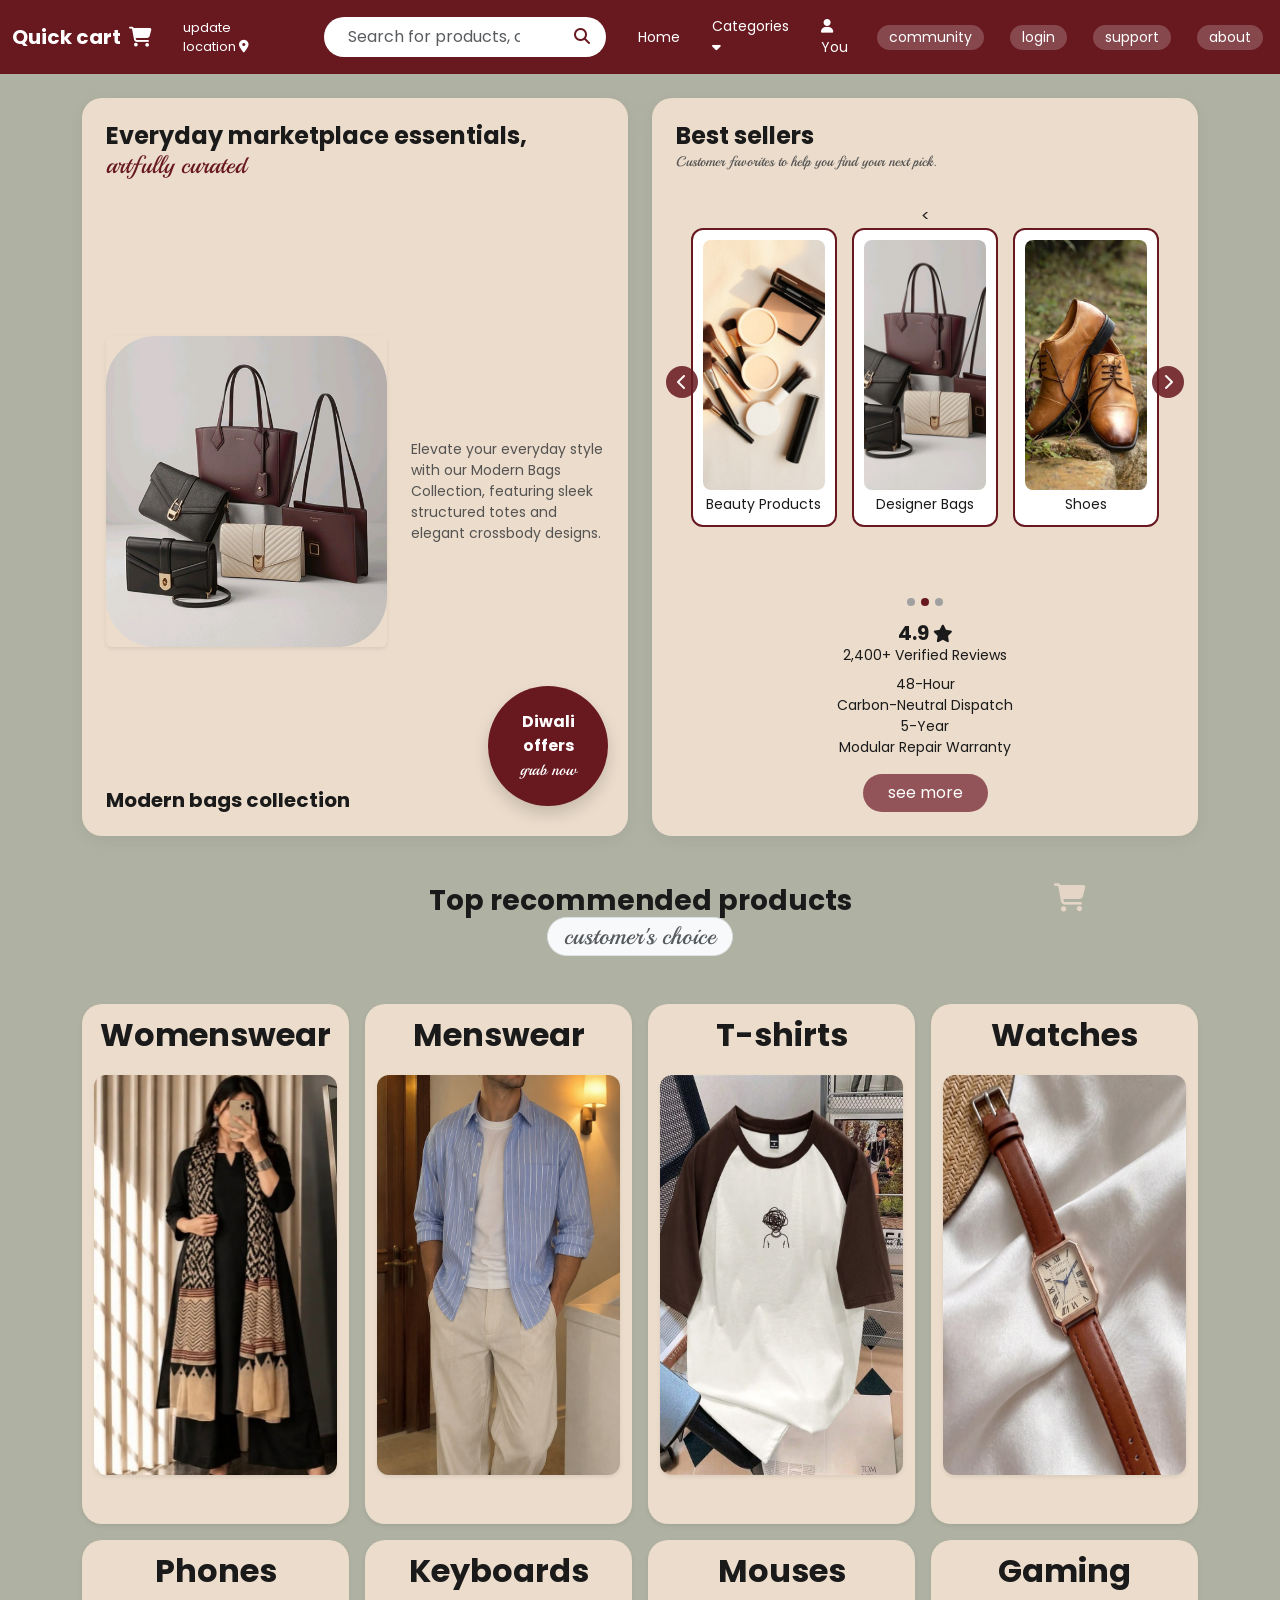
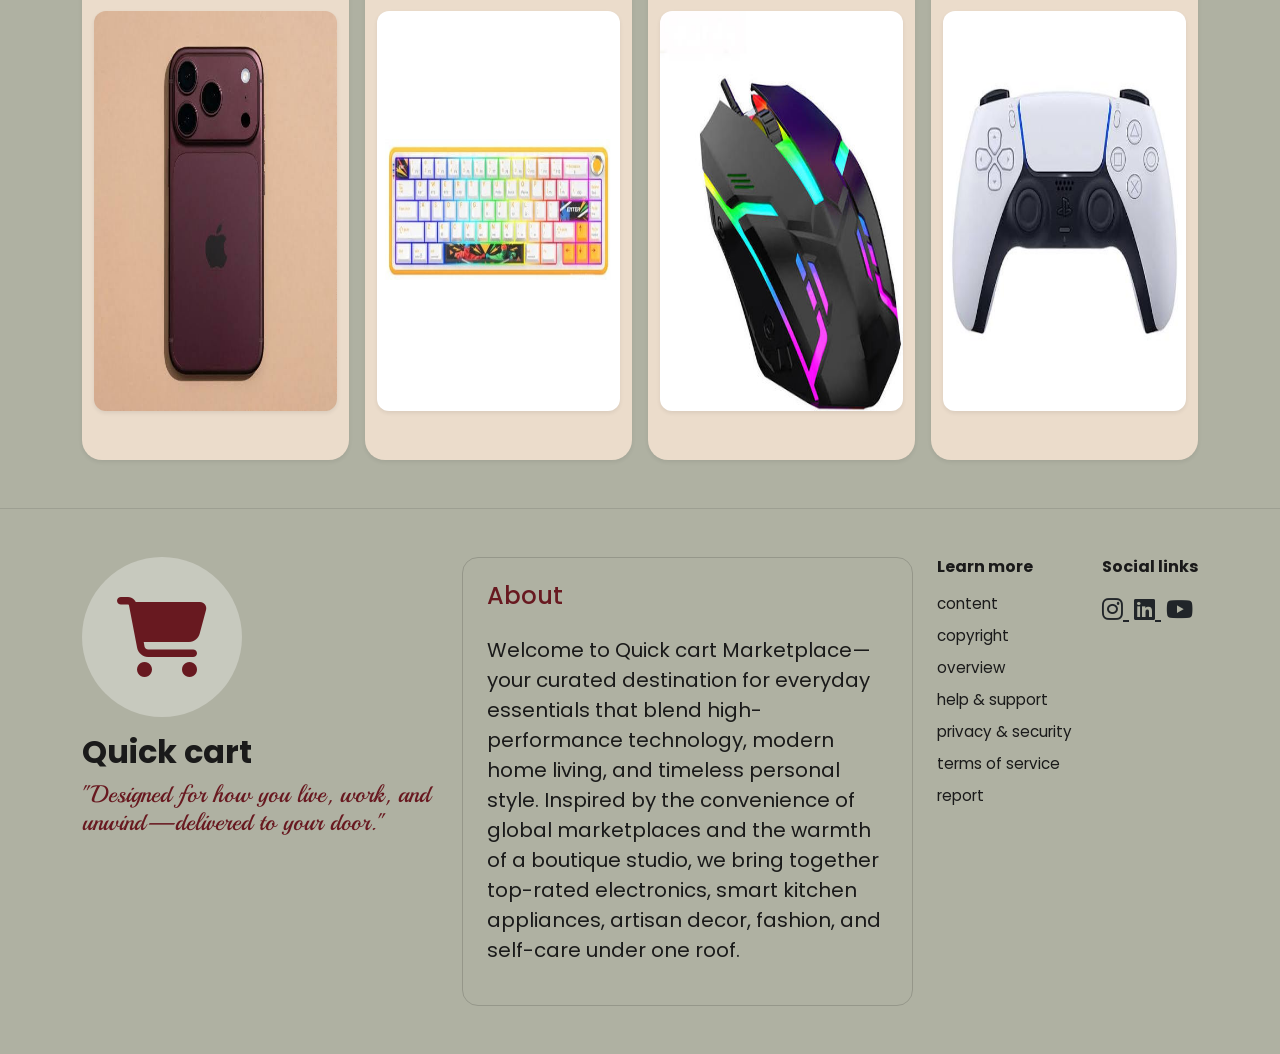
==== commit 257355e7: "added categories,account dropdown" ====
--- a/html/index.html
+++ b/html/index.html
@@ -48,14 +48,70 @@
                 <ul class="navbar-nav small align-items-center gap-2 gap-lg-3 ms-auto">
                     <li class="nav-item">
                         <a class="nav-link text-white" href="#">
-                            Home categories
-                            <i class="fa-solid fa-caret-down" aria-hidden="true"></i>
-                        </a>
-                    </li>
-                    <li class="nav-item">
-                        <a class="nav-link text-white" href="#">
-                            <i class="fa-solid fa-user" aria-hidden="true"></i> You
-                        </a>
+                            Home
+                        </a>
+                    </li>
+                    <li class="nav-item position-relative">
+                        <a class="nav-link text-white" href="#" id="categoriesTrigger">
+                            Categories <i class="fa-solid fa-caret-down"></i>
+                        </a>
+
+                        <!-- Categories Popup Menu -->
+                        <div class="categories-popup shadow-lg d-none" id="categoriesPopup">
+                            <ul class="list-unstyled mb-0">
+                                <li class="category-item"><a href="#">cloths</a></li>
+                                <li class="category-item"><a href="#">electronics</a></li>
+                                <li class="category-item"><a href="#">grooming</a></li>
+                                <li class="category-item"><a href="#">kids/child</a></li>
+                                <li class="category-item"><a href="#">grocery</a></li>
+                                <li class="category-item"><a href="#">makeup</a></li>
+                                <li class="category-item"><a href="#">decorations</a></li>
+                                <li class="category-item border-0"><a href="#">fashion</a></li>
+                            </ul>
+                        </div>
+                    </li>
+                    <!-- User Account Item with Popup -->
+                    <li class="nav-item position-relative">
+                        <a class="nav-link text-white user-trigger" href="#" id="userPopupTrigger">
+                            <i class="fa-solid fa-user"></i> You
+                        </a>
+
+                        <!-- User Popup Menu -->
+                        <div class="user-popup shadow-lg d-none" id="userPopup">
+                            <!-- Profile Header -->
+                            <div class="profile-section bg-white p-3 rounded-4 mb-3 d-flex align-items-center gap-3">
+                                <div class="avatar-circle">
+                                    <i class="fa-solid fa-user text-maroon fs-1"></i>
+                                </div>
+                                <div>
+                                    <h5 class="fw-bold mb-1">User name</h5>
+                                    <div class="small text-dark mb-1 d-flex align-items-center gap-1">
+                                        <i class="fa-solid fa-location-dot"></i> address
+                                    </div>
+                                    <div class="small fw-semibold">
+                                        Mobile: <span class="fw-normal">xxxxxxxx65</span>
+                                    </div>
+                                </div>
+                            </div>
+
+                            <!-- Links -->
+                            <div class="popup-links mb-4 ms-2">
+                                <a href="#" class="d-block text-dark text-decoration-none fs-5 mb-2">
+                                    your cart <i class="fa-solid fa-cart-shopping text-maroon"></i>
+                                </a>
+                                <a href="#" class="d-block text-dark text-decoration-none fs-5">
+                                    favourites <i class="fa-solid fa-heart text-maroon"></i>
+                                </a>
+                            </div>
+
+                            <!-- Keep Shopping Area -->
+                            <h5 class="fw-bold mb-2 ms-2">keep shopping</h5>
+                            <div class="keep-shopping-box p-3 rounded-4 d-flex justify-content-between gap-2">
+                                <div class="shopping-item-card rounded-3"></div>
+                                <div class="shopping-item-card rounded-3"></div>
+                                <div class="shopping-item-card rounded-3"></div>
+                            </div>
+                        </div>
                     </li>
                     <li class="nav-item">
                         <a class="nav-link text-white nav-pill" href="#">community</a>
@@ -117,55 +173,69 @@
                         </p>
                     </div>
 
-                    <div class="slider-wrapper w-100 mb-3">
-                        <div class="image-slider" id="productSlider">
-                            <div class="slide-item">
-                                <img src="assets/images/beauty%20products.png" alt="Beauty products" />
-                                <span class="d-block small mt-1">Beauty products</span>
-                            </div>
-                            <div class="slide-item">
-                                <img src="assets/images/modern_bags.png" alt="Women's bags" />
-                                <span class="d-block small mt-1">Women's bags</span>
-                            </div>
-                            <div class="slide-item">
-                                <img src="assets/images/cookies.png" alt="Cookies and snacks" />
-                                <span class="d-block small mt-1">Snacks</span>
-                            </div>
-                            <div class="slide-item">
-                                <img src="assets/images/electronics.png" alt="Mobile phones" />
-                                <span class="d-block small mt-1">Mobile phones</span>
-                            </div>
-                            <div class="slide-item">
-                                <img src="assets/images/electronics.png" alt="Laptops" />
-                                <span class="d-block small mt-1">Laptops</span>
-                            </div>
-                            <div class="slide-item">
-                                <img src="assets/images/soft%20toys3.png" alt="Soft toys" />
-                                <span class="d-block small mt-1">Toys</span>
-                            </div>
-                        </div>
-                    </div>
-                    <p class="search-status small text-muted mt-2 mb-0" id="searchStatus" role="status"
-                        aria-live="polite"></p>
-
-                    <div class="product-details mt-2">
-                        <div class="dots-indicator mb-2" aria-hidden="true">
-                            <span></span><span class="active"></span><span></span>
-                        </div>
-                        <h3 class="h5 fw-bold mb-0">
-                            4.9 <i class="fa-solid fa-star small" aria-hidden="true"></i>
-                        </h3>
-                        <p class="small mb-2">2,400+ Verified Reviews</p>
-                        <ul class="list-unstyled small mb-3 text-center">
-                            <li>48-Hour</li>
-                            <li>Carbon-Neutral Dispatch</li>
-                            <li>5-Year</li>
-                            <li>Modular Repair Warranty</li>
-                        </ul>
-                        <button class="btn custom-btn rounded-pill px-4 text-white" type="button">
-                            see more
-                        </button>
-                    </div>
+                    <<!-- Horizontal Slider Container with Arrows -->
+                        <div class="slider-container position-relative w-100 mb-3">
+
+                            <!-- Left Arrow -->
+                            <button class="btn slider-arrow left-arrow shadow-none" id="slideLeft">
+                                <i class="fa-solid fa-chevron-left"></i>
+                            </button>
+
+                            <div class="slider-wrapper w-100">
+                                <div class="image-slider" id="productSlider">
+                                    <div class="slide-item">
+                                        <img src="assets\images\beauty products.png" alt="makeup kit">
+                                        <span class="d-block small mt-1">Beauty Products</span>
+                                    </div>
+                                    <div class="slide-item">
+                                        <img src="assets\images\modern_bags.png" alt="Bags">
+                                        <span class="d-block small mt-1">Designer Bags</span>
+                                    </div>
+                                    <div class="slide-item">
+                                        <img src="assets\images\shoes.jpeg" alt="Shoes">
+                                        <span class="d-block small mt-1">Shoes</span>
+                                    </div>
+                                    <div class="slide-item">
+                                        <img src="assets\images\cookies.png" alt="Snacks">
+                                        <span class="d-block small mt-1">Snacks</span>
+                                    </div>
+                                    <div class="slide-item">
+                                        <img src="assets\images\drinks.jpeg" alt="drinks">
+                                        <span class="d-block small mt-1">Drinks</span>
+                                    </div>
+                                    <div class="slide-item">
+                                        <img src="assets\images\kitchen utensils.jpeg" alt="kitchen">
+                                        <span class="d-block small mt-1">Utensils</span>
+                                    </div>
+                                </div>
+                            </div>
+
+                            <!-- Right Arrow -->
+                            <button class="btn slider-arrow right-arrow shadow-none" id="slideRight">
+                                <i class="fa-solid fa-chevron-right"></i>
+                            </button>
+                        </div>
+                        <p class="search-status small text-muted mt-2 mb-0" id="searchStatus" role="status"
+                            aria-live="polite"></p>
+
+                        <div class="product-details mt-2">
+                            <div class="dots-indicator mb-2" aria-hidden="true">
+                                <span></span><span class="active"></span><span></span>
+                            </div>
+                            <h3 class="h5 fw-bold mb-0">
+                                4.9 <i class="fa-solid fa-star small" aria-hidden="true"></i>
+                            </h3>
+                            <p class="small mb-2">2,400+ Verified Reviews</p>
+                            <ul class="list-unstyled small mb-3 text-center">
+                                <li>48-Hour</li>
+                                <li>Carbon-Neutral Dispatch</li>
+                                <li>5-Year</li>
+                                <li>Modular Repair Warranty</li>
+                            </ul>
+                            <button class="btn custom-btn rounded-pill px-4 text-white" type="button">
+                                see more
+                            </button>
+                        </div>
                 </div>
             </section>
         </div>
@@ -191,49 +261,49 @@
                     <div class="blank-card shadow-sm">
                         <h3 class="h2 fw-bold text-center mb-2">Menswear</h3>
                         <img class="recommended-product-image img-fluid shadow-sm"
-                            src="assets/images/dress_m_indigo.png" alt="Men's indigo shirt" />
+                            src="assets\images\dress_m_indigo.png" alt="Mens shirt" />
                     </div>
                 </div>
                 <div class="col-6 col-md-3">
                     <div class="blank-card shadow-sm">
                         <h3 class="h2 fw-bold text-center mb-2">T-shirts</h3>
-                        <img class="recommended-product-image img-fluid shadow-sm" src="assets/images/t-shirt_m.png"
-                            alt="Men's graphic T-shirt" />
+                        <img class="recommended-product-image img-fluid shadow-sm" src="assets\images\t-shirt_m.png"
+                            alt="Black patterned dress" />
                     </div>
                 </div>
                 <div class="col-6 col-md-3">
                     <div class="blank-card shadow-sm">
                         <h3 class="h2 fw-bold text-center mb-2">Watches</h3>
-                        <img class="recommended-product-image img-fluid shadow-sm" src="assets/images/watches.png"
-                            alt="Brown wristwatch" />
+                        <img class="recommended-product-image img-fluid shadow-sm" src="assets\images\watches.png"
+                            alt="Brown dress" />
                     </div>
                 </div>
                 <div class="col-6 col-md-3">
                     <div class="blank-card shadow-sm">
                         <h3 class="h2 fw-bold text-center mb-2">Phones</h3>
-                        <img class="recommended-product-image img-fluid shadow-sm" src="assets/images/phones.jpeg"
-                            alt="Smartphones" />
+                        <img class="recommended-product-image img-fluid shadow-sm" src="assets\images\phones.jpeg"
+                            alt="Brown dress" />
                     </div>
                 </div>
                 <div class="col-6 col-md-3">
                     <div class="blank-card shadow-sm">
                         <h3 class="h2 fw-bold text-center mb-2">Keyboards</h3>
-                        <img class="recommended-product-image img-fluid shadow-sm" src="assets/images/keyboards.jpeg"
-                            alt="Computer keyboard" />
-                    </div>
-                </div>
-                <div class="col-6 col-md-3">
-                    <div class="blank-card shadow-sm">
-                        <h3 class="h2 fw-bold text-center mb-2">Mice</h3>
-                        <img class="recommended-product-image img-fluid shadow-sm" src="assets/images/mouse.jpeg"
-                            alt="Computer mouse" />
+                        <img class="recommended-product-image img-fluid shadow-sm" src="assets\images\keyboards.jpeg"
+                            alt="Red dress" />
+                    </div>
+                </div>
+                <div class="col-6 col-md-3">
+                    <div class="blank-card shadow-sm">
+                        <h3 class="h2 fw-bold text-center mb-2">Mouses</h3>
+                        <img class="recommended-product-image img-fluid shadow-sm" src="assets\images\mouse.jpeg"
+                            alt="Brown patterned dress" />
                     </div>
                 </div>
                 <div class="col-6 col-md-3">
                     <div class="blank-card shadow-sm">
                         <h3 class="h2 fw-bold text-center mb-2">Gaming</h3>
-                        <img class="recommended-product-image img-fluid shadow-sm" src="assets/images/controllers.jpeg"
-                            alt="Game controller" />
+                        <img class="recommended-product-image img-fluid shadow-sm" src="assets\images\controllers.jpeg"
+                            alt="Brown and white tshirt" />
                     </div>
                 </div>
             </div>
@@ -248,6 +318,8 @@
                         <i class="fa-solid fa-cart-shopping cart-icon-lg" aria-hidden="true"></i>
                     </div>
                     <h2 class="fw-bold">Quick cart</h2>
+                    <p class="h4 cursive-text mb-4">"Designed for how you live, work, and unwind—delivered to your
+                        door."</p>
                 </div>
 
                 <div class="col-md-5">
@@ -274,11 +346,16 @@
                             <li><a href="#">report</a></li>
                         </ul>
                     </div>
-                    <div>
+                    <div class="social_links">
                         <h3 class="h6 fw-bold mb-3">Social links</h3>
                         <a href="#" class="text-dark fs-4" aria-label="Instagram">
                             <i class="fa-brands fa-instagram" aria-hidden="true"></i>
                         </a>
+                        <a href="#" class="text-dark fs-4" aria-label="linkdin">
+                            <i class="fa-brands fa-linkedin" aria-hidden="true"></i>
+                        </a>
+                        <a href="#" class="text-dark fs-4" aria-label="Youtube"> <i
+                                class="fa-brands fa-youtube"></i></a>
                     </div>
                 </div>
             </div>
@@ -289,4 +366,4 @@
     <script src="script.js"></script>
 </body>
 
-</html>
+</html>
--- a/html/style.css
+++ b/html/style.css
@@ -65,6 +65,56 @@
   }
 }
 
+/* Categories Popup Container */
+.categories-popup {
+  position: absolute;
+  top: 130%;
+  left: 0;
+  min-width: 180px;
+  background: rgba(235, 220, 203, 0.85);
+  /* Matches user popup */
+  backdrop-filter: blur(10px);
+  -webkit-backdrop-filter: blur(10px);
+  border: 1px solid rgba(255, 255, 255, 0.3);
+  border-radius: 12px;
+  padding: 10px 0;
+  z-index: 1050;
+}
+
+/* Category List Items & Thin Line */
+.category-item {
+  border-bottom: 1px solid rgba(0, 0, 0, 0.15);
+  /* Thin separator line */
+}
+
+.category-item:last-child {
+  border-bottom: none;
+  /* Removes line from the last item */
+}
+
+.category-item a {
+  display: block;
+  padding: 8px 20px;
+  color: var(--text-dark);
+  text-decoration: none;
+  font-size: 1.05rem;
+  transition: background-color 0.2s ease;
+}
+
+.category-item a:hover {
+  background-color: rgba(255, 255, 255, 0.25);
+}
+
+@media (max-width: 991px) {
+  .categories-popup {
+    position: relative;
+    top: 0;
+    width: 100%;
+    margin-top: 10px;
+    background: rgba(235, 220, 203, 0.95);
+  }
+}
+
 /* Cards */
 .custom-card {
   border-radius: 20px;
@@ -86,6 +136,46 @@
 }
 
 /* Product slider */
+/* Slider Arrows */
+.slider-container {
+  padding: 0 15px;
+  /* Creates space so arrows don't cover the images */
+}
+
+.slider-arrow {
+  position: absolute;
+  top: 50%;
+  transform: translateY(-50%);
+  width: 32px;
+  height: 32px;
+  background-color: var(--bg-maroon);
+  color: white;
+  border-radius: 50%;
+  display: flex;
+  align-items: center;
+  justify-content: center;
+  padding: 0;
+  z-index: 10;
+  opacity: 0.85;
+  transition: all 0.2s ease;
+}
+
+.slider-arrow:hover {
+  background-color: #4a1116;
+  /* Darker maroon on hover */
+  color: white;
+  opacity: 1;
+  transform: translateY(-50%) scale(1.1);
+}
+
+.left-arrow {
+  left: -10px;
+}
+
+.right-arrow {
+  right: -10px;
+}
+
 .slider-wrapper {
   position: relative;
   width: 100%;
@@ -233,8 +323,82 @@
   text-decoration: none;
 }
 
+.social_links a {
+  margin-right: 5px;
+}
+
 .footer-links a:hover {
   text-decoration: underline;
+}
+
+/* User Popup Container */
+.user-popup {
+  position: absolute;
+  top: 130%;
+  right: 0;
+  width: 340px;
+  background: rgba(235, 220, 203, 0.85);
+  /* Translucent beige matching image */
+  backdrop-filter: blur(10px);
+  -webkit-backdrop-filter: blur(10px);
+  border: 1px solid rgba(255, 255, 255, 0.3);
+  border-radius: 20px;
+  padding: 20px;
+  z-index: 1050;
+  cursor: default;
+}
+
+/* Profile Section */
+.avatar-circle {
+  width: 70px;
+  height: 70px;
+  background-color: #dcdcdc;
+  border-radius: 50%;
+  display: flex;
+  align-items: center;
+  justify-content: center;
+  flex-shrink: 0;
+}
+
+.avatar-circle i {
+  font-size: 2.5rem;
+}
+
+.popup-links a:hover {
+  opacity: 0.8;
+}
+
+/* Keep Shopping Section */
+.keep-shopping-box {
+  background-color: var(--bg-maroon);
+}
+
+.shopping-item-card {
+  background-color: rgba(255, 255, 255, 0.15);
+  /* Translucent lighter overlay */
+  border: 1px solid rgba(255, 255, 255, 0.3);
+  width: 30%;
+  aspect-ratio: 1 / 1;
+  /* Keeps them perfectly square */
+  transition: transform 0.2s ease;
+  cursor: pointer;
+}
+
+.shopping-item-card:hover {
+  transform: translateY(-3px);
+  background-color: rgba(255, 255, 255, 0.25);
+}
+
+/* Mobile Responsiveness for Popup */
+@media (max-width: 991px) {
+  .user-popup {
+    position: relative;
+    /* Stacks nicely inside mobile collapse menu */
+    top: 0;
+    right: auto;
+    width: 100%;
+    margin-top: 15px;
+  }
 }
 
 /* Responsive adjustments */
@@ -267,4 +431,4 @@
   .slide-item img {
     height: 180px;
   }
-}
+}
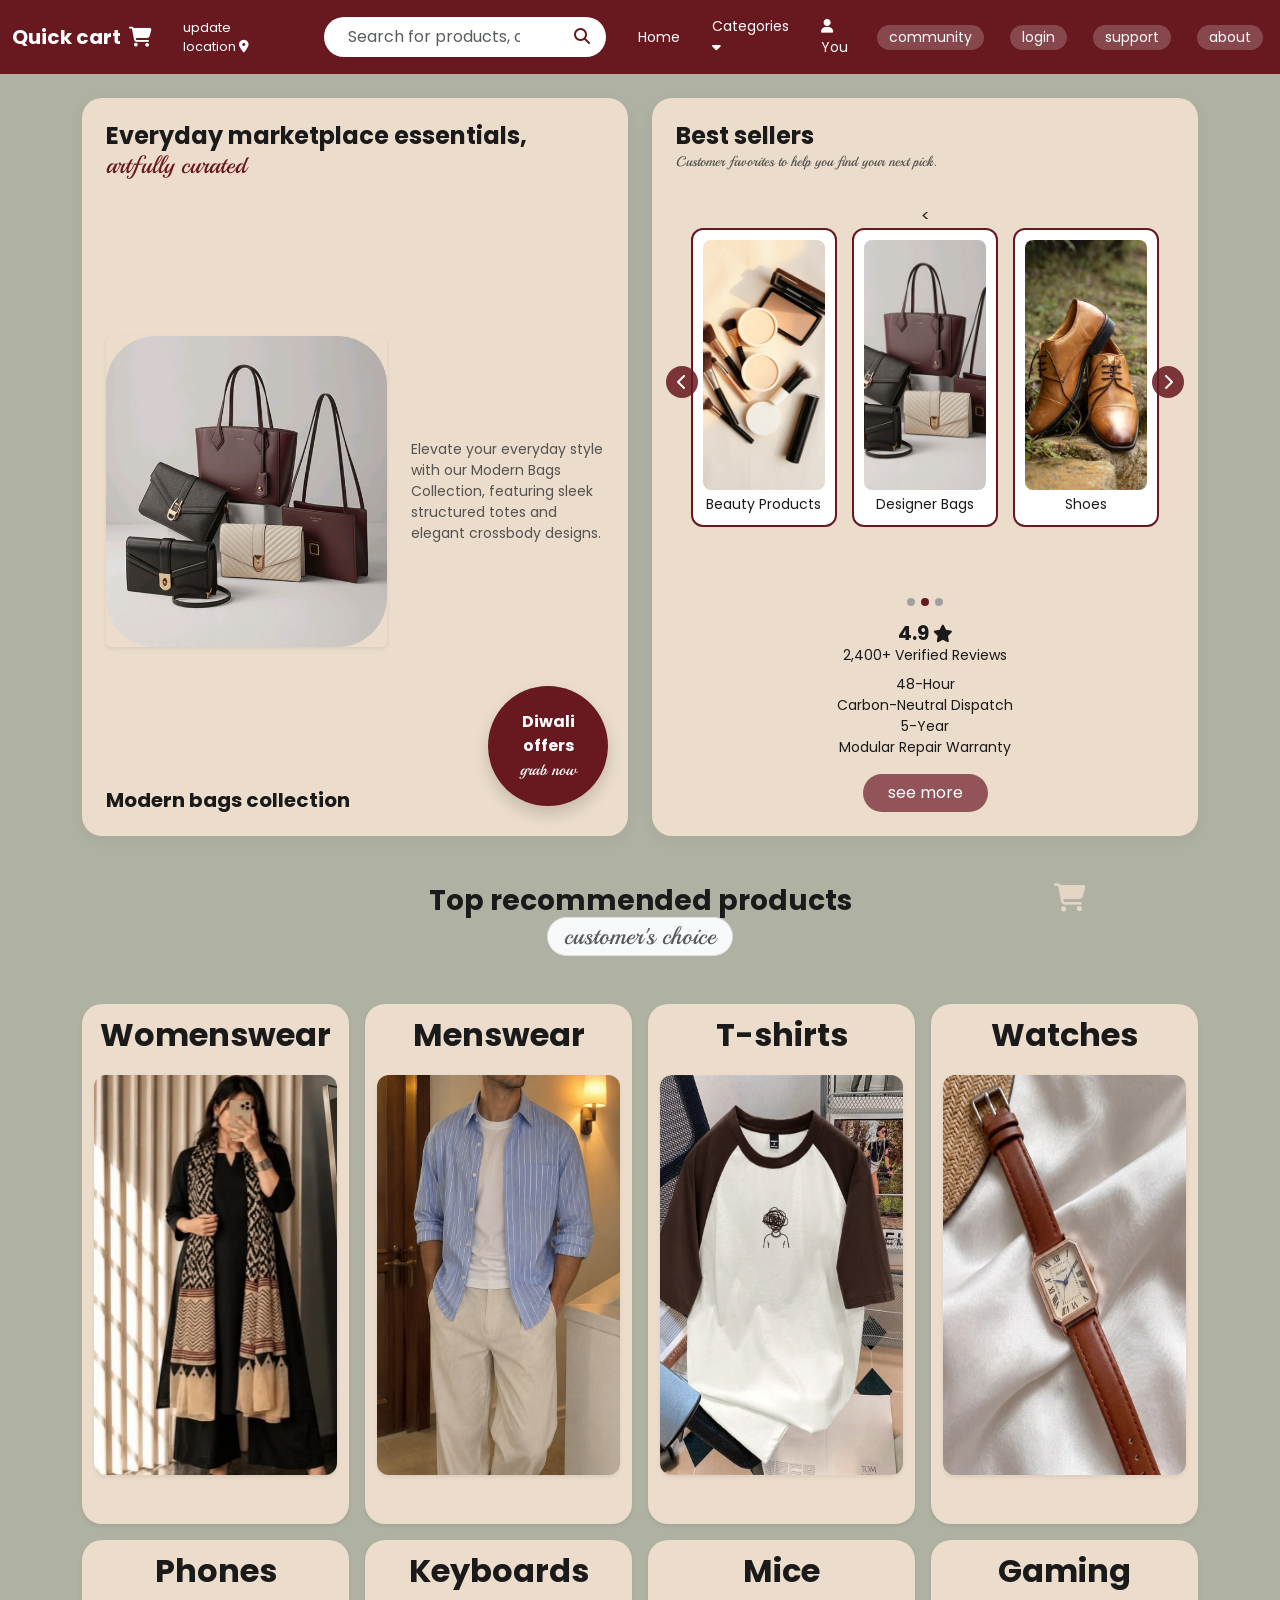
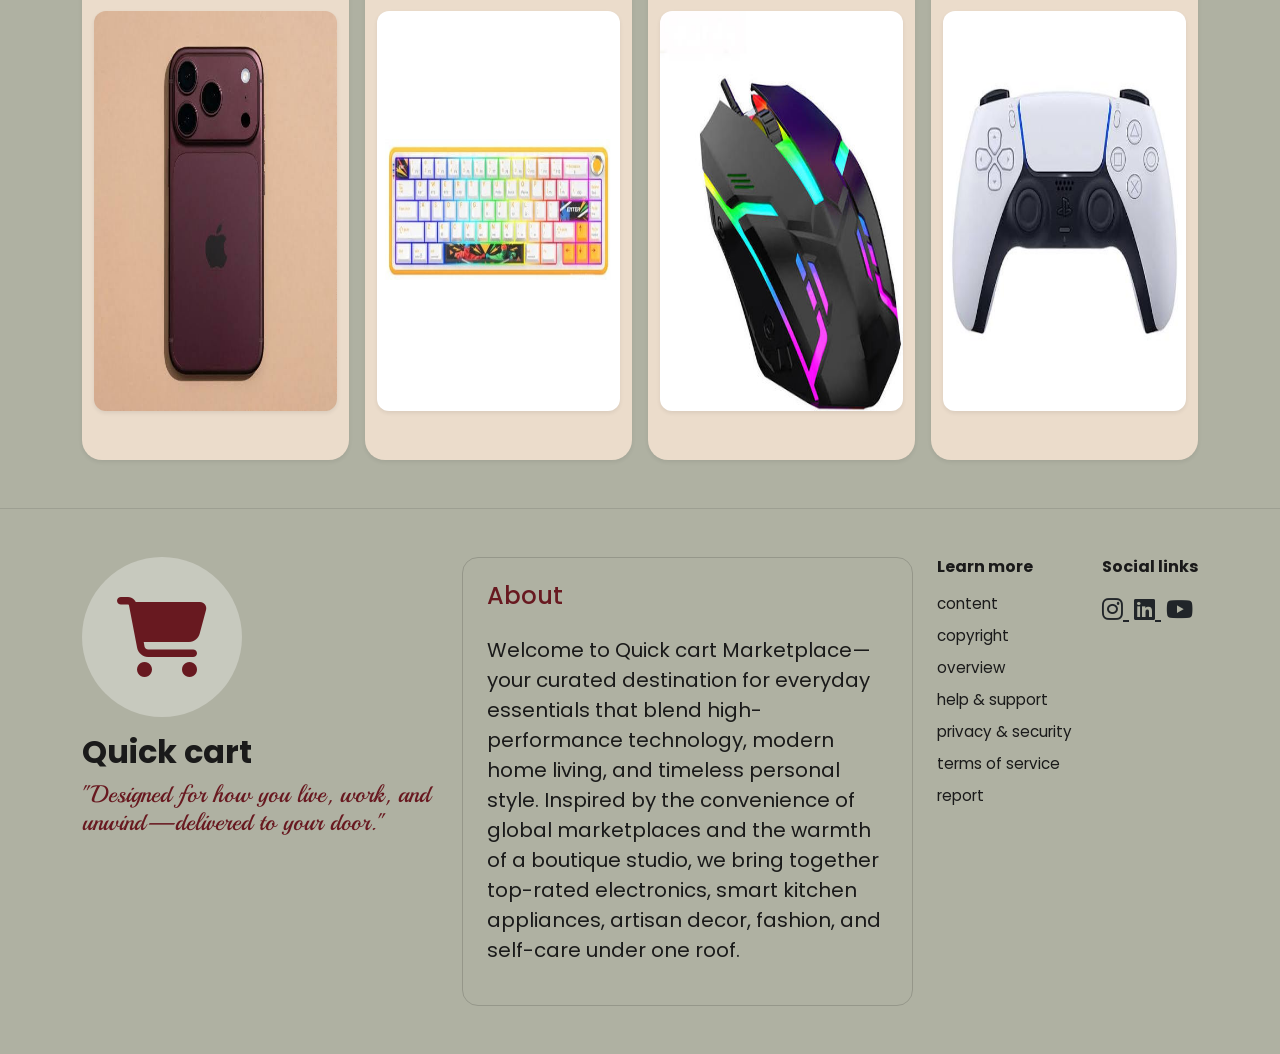
==== commit 0e70d3c7: "Merge branch 'main' of https://github.com/sarnivabasak6644-pixel/ecommerce-project" ====
--- a/html/index.html
+++ b/html/index.html
@@ -261,49 +261,49 @@
                     <div class="blank-card shadow-sm">
                         <h3 class="h2 fw-bold text-center mb-2">Menswear</h3>
                         <img class="recommended-product-image img-fluid shadow-sm"
-                            src="assets\images\dress_m_indigo.png" alt="Mens shirt" />
+                            src="assets/images/dress_m_indigo.png" alt="Men's indigo shirt" />
                     </div>
                 </div>
                 <div class="col-6 col-md-3">
                     <div class="blank-card shadow-sm">
                         <h3 class="h2 fw-bold text-center mb-2">T-shirts</h3>
-                        <img class="recommended-product-image img-fluid shadow-sm" src="assets\images\t-shirt_m.png"
-                            alt="Black patterned dress" />
+                        <img class="recommended-product-image img-fluid shadow-sm" src="assets/images/t-shirt_m.png"
+                            alt="Men's graphic T-shirt" />
                     </div>
                 </div>
                 <div class="col-6 col-md-3">
                     <div class="blank-card shadow-sm">
                         <h3 class="h2 fw-bold text-center mb-2">Watches</h3>
-                        <img class="recommended-product-image img-fluid shadow-sm" src="assets\images\watches.png"
-                            alt="Brown dress" />
+                        <img class="recommended-product-image img-fluid shadow-sm" src="assets/images/watches.png"
+                            alt="Brown wristwatch" />
                     </div>
                 </div>
                 <div class="col-6 col-md-3">
                     <div class="blank-card shadow-sm">
                         <h3 class="h2 fw-bold text-center mb-2">Phones</h3>
-                        <img class="recommended-product-image img-fluid shadow-sm" src="assets\images\phones.jpeg"
-                            alt="Brown dress" />
+                        <img class="recommended-product-image img-fluid shadow-sm" src="assets/images/phones.jpeg"
+                            alt="Smartphones" />
                     </div>
                 </div>
                 <div class="col-6 col-md-3">
                     <div class="blank-card shadow-sm">
                         <h3 class="h2 fw-bold text-center mb-2">Keyboards</h3>
-                        <img class="recommended-product-image img-fluid shadow-sm" src="assets\images\keyboards.jpeg"
-                            alt="Red dress" />
-                    </div>
-                </div>
-                <div class="col-6 col-md-3">
-                    <div class="blank-card shadow-sm">
-                        <h3 class="h2 fw-bold text-center mb-2">Mouses</h3>
-                        <img class="recommended-product-image img-fluid shadow-sm" src="assets\images\mouse.jpeg"
-                            alt="Brown patterned dress" />
+                        <img class="recommended-product-image img-fluid shadow-sm" src="assets/images/keyboards.jpeg"
+                            alt="Computer keyboard" />
+                    </div>
+                </div>
+                <div class="col-6 col-md-3">
+                    <div class="blank-card shadow-sm">
+                        <h3 class="h2 fw-bold text-center mb-2">Mice</h3>
+                        <img class="recommended-product-image img-fluid shadow-sm" src="assets/images/mouse.jpeg"
+                            alt="Computer mouse" />
                     </div>
                 </div>
                 <div class="col-6 col-md-3">
                     <div class="blank-card shadow-sm">
                         <h3 class="h2 fw-bold text-center mb-2">Gaming</h3>
-                        <img class="recommended-product-image img-fluid shadow-sm" src="assets\images\controllers.jpeg"
-                            alt="Brown and white tshirt" />
+                        <img class="recommended-product-image img-fluid shadow-sm" src="assets/images/controllers.jpeg"
+                            alt="Game controller" />
                     </div>
                 </div>
             </div>
@@ -366,4 +366,4 @@
     <script src="script.js"></script>
 </body>
 
-</html>+</html>
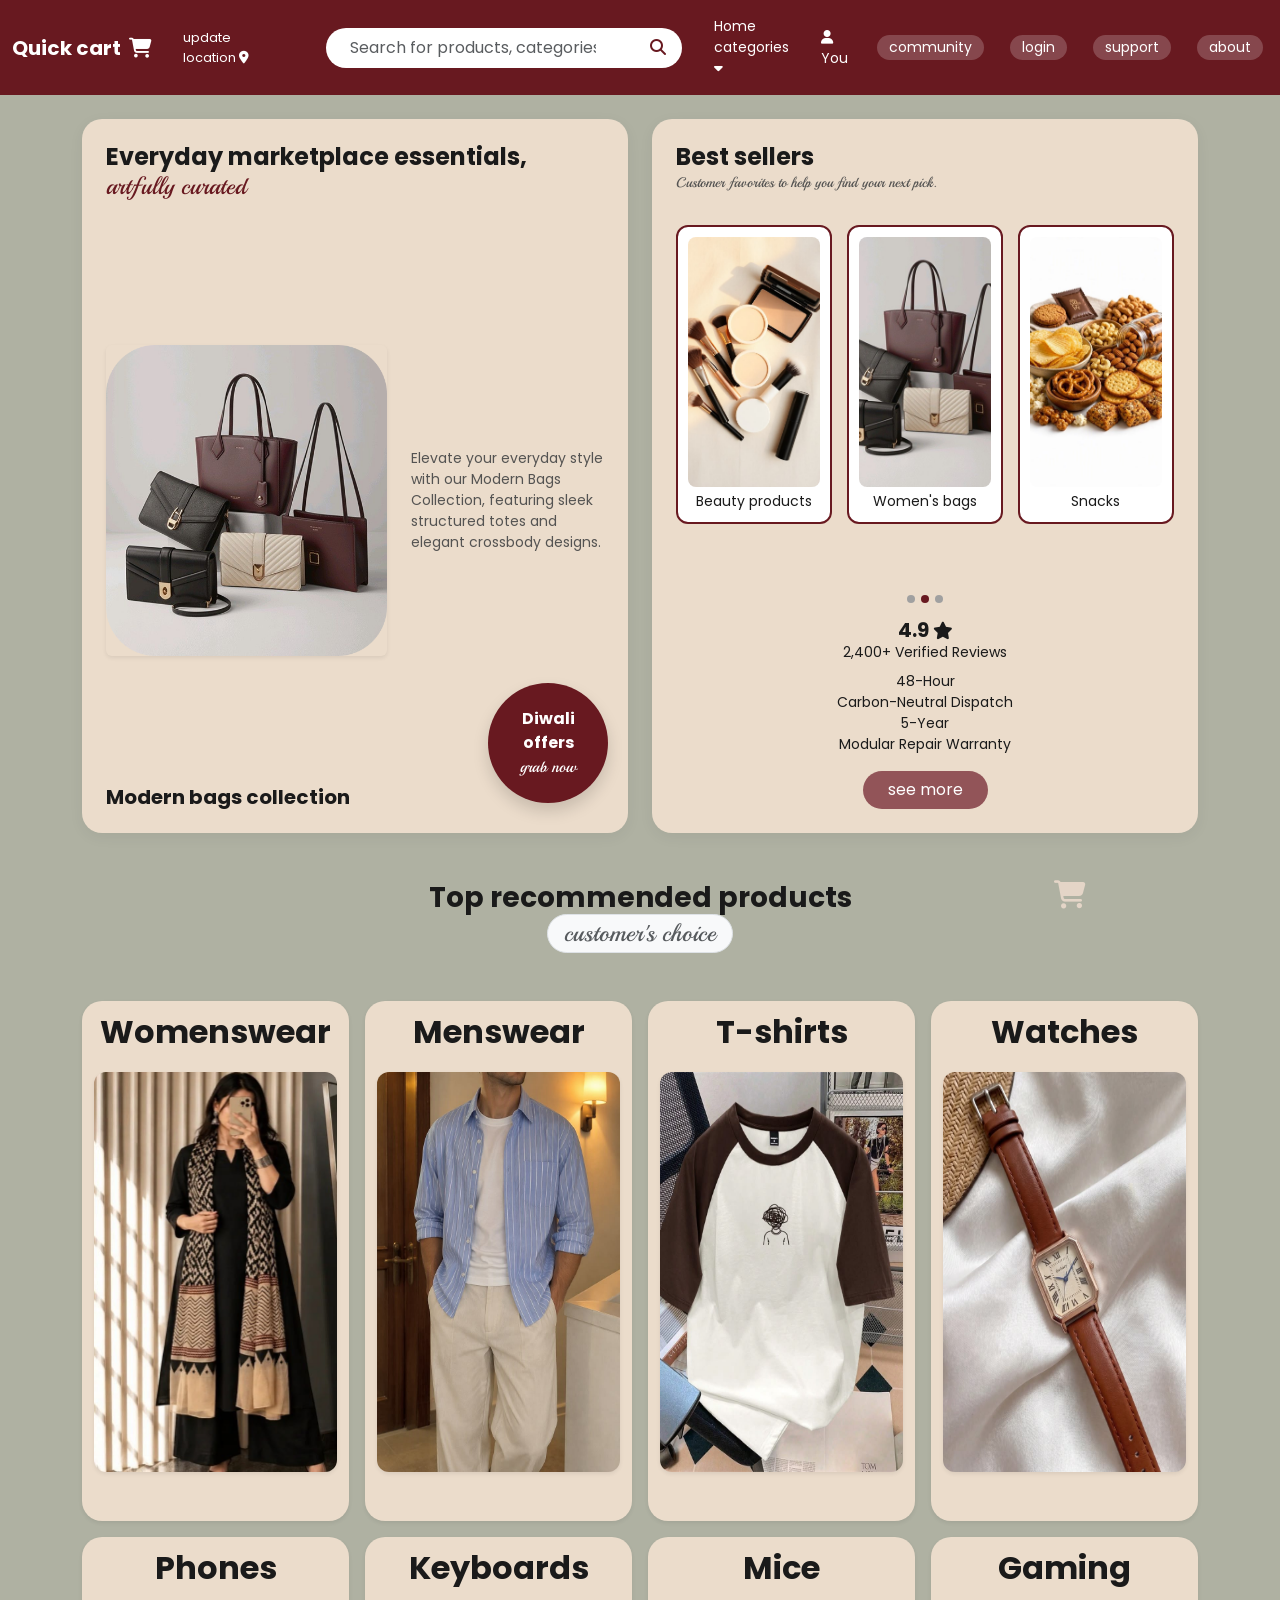
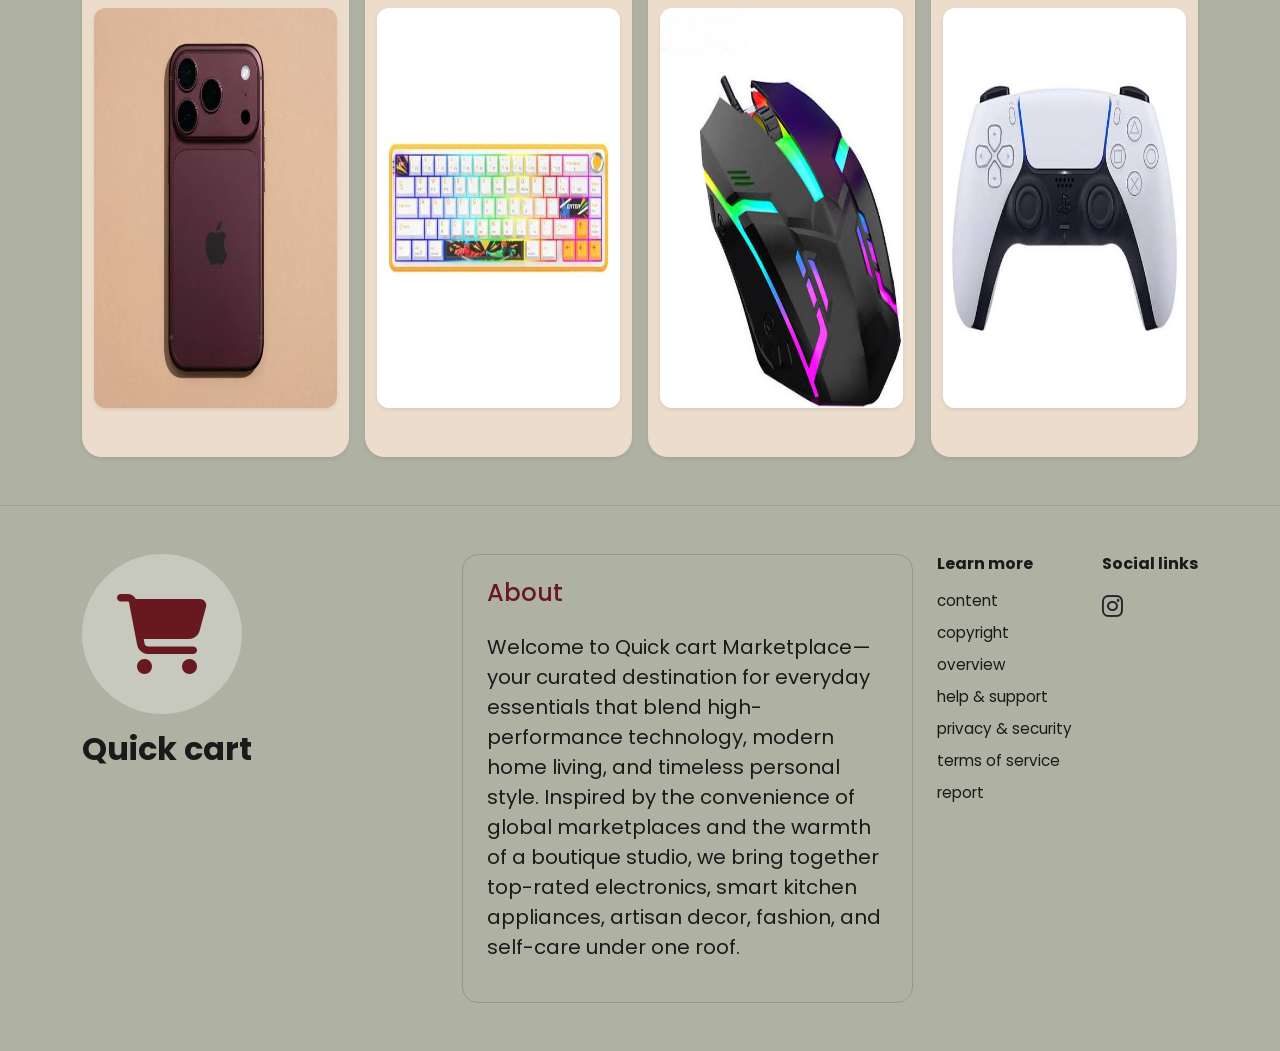
==== commit 2062c2ad: "Nothing major changed and last commit of the day" ====
--- a/html/index.html
+++ b/html/index.html
@@ -1,369 +1,387 @@
-<!doctype html>
-<html lang="en">
-
-<head>
-    <meta charset="UTF-8" />
-    <meta name="viewport" content="width=device-width, initial-scale=1.0" />
-    <title>Quick Cart</title>
-    <link href="https://cdn.jsdelivr.net/npm/bootstrap@5.3.2/dist/css/bootstrap.min.css" rel="stylesheet" />
-    <link rel="stylesheet" href="https://cdnjs.cloudflare.com/ajax/libs/font-awesome/6.4.2/css/all.min.css" />
-    <link href="https://fonts.googleapis.com/css2?family=Poppins:wght@300;400;600;700&family=Playball&display=swap"
-        rel="stylesheet" />
-    <link rel="stylesheet" href="style.css" />
-</head>
-
-<body>
-    <nav class="navbar navbar-expand-lg navbar-dark custom-navbar py-2">
-        <div class="container-fluid align-items-center">
-            <a class="navbar-brand fw-bold d-flex align-items-center gap-2" href="#">
-                Quick cart
-                <i class="fa-solid fa-cart-shopping" aria-hidden="true"></i>
-            </a>
-
-            <div class="text-white small d-none d-lg-block location-text me-3">
-                update location
-                <i class="fa-solid fa-location-dot" aria-hidden="true"></i>
-            </div>
-
-            <button class="navbar-toggler border-0 shadow-none" type="button" data-bs-toggle="collapse"
-                data-bs-target="#navbarNav" aria-controls="navbarNav" aria-expanded="false"
-                aria-label="Toggle navigation">
-                <span class="navbar-toggler-icon"></span>
-            </button>
-
-            <div class="collapse navbar-collapse" id="navbarNav">
-                <form id="productSearchForm" class="d-flex flex-grow-1 mx-lg-4 my-3 my-lg-0 search-form" role="search">
-                    <div class="input-group">
-                        <input id="productSearch" name="q"
-                            class="form-control rounded-start-pill border-0 shadow-none px-4 py-2" type="search"
-                            placeholder="Search for products, categories..." aria-label="Search products"
-                            aria-controls="productSlider" />
-                        <button class="btn bg-white rounded-end-pill border-0 px-3 text-maroon" type="submit"
-                            aria-label="Submit search">
-                            <i class="fa-solid fa-magnifying-glass" aria-hidden="true"></i>
-                        </button>
-                    </div>
-                </form>
-
-                <ul class="navbar-nav small align-items-center gap-2 gap-lg-3 ms-auto">
-                    <li class="nav-item">
-                        <a class="nav-link text-white" href="#">
-                            Home
-                        </a>
-                    </li>
-                    <li class="nav-item position-relative">
-                        <a class="nav-link text-white" href="#" id="categoriesTrigger">
-                            Categories <i class="fa-solid fa-caret-down"></i>
-                        </a>
-
-                        <!-- Categories Popup Menu -->
-                        <div class="categories-popup shadow-lg d-none" id="categoriesPopup">
-                            <ul class="list-unstyled mb-0">
-                                <li class="category-item"><a href="#">cloths</a></li>
-                                <li class="category-item"><a href="#">electronics</a></li>
-                                <li class="category-item"><a href="#">grooming</a></li>
-                                <li class="category-item"><a href="#">kids/child</a></li>
-                                <li class="category-item"><a href="#">grocery</a></li>
-                                <li class="category-item"><a href="#">makeup</a></li>
-                                <li class="category-item"><a href="#">decorations</a></li>
-                                <li class="category-item border-0"><a href="#">fashion</a></li>
-                            </ul>
-                        </div>
-                    </li>
-                    <!-- User Account Item with Popup -->
-                    <li class="nav-item position-relative">
-                        <a class="nav-link text-white user-trigger" href="#" id="userPopupTrigger">
-                            <i class="fa-solid fa-user"></i> You
-                        </a>
-
-                        <!-- User Popup Menu -->
-                        <div class="user-popup shadow-lg d-none" id="userPopup">
-                            <!-- Profile Header -->
-                            <div class="profile-section bg-white p-3 rounded-4 mb-3 d-flex align-items-center gap-3">
-                                <div class="avatar-circle">
-                                    <i class="fa-solid fa-user text-maroon fs-1"></i>
-                                </div>
-                                <div>
-                                    <h5 class="fw-bold mb-1">User name</h5>
-                                    <div class="small text-dark mb-1 d-flex align-items-center gap-1">
-                                        <i class="fa-solid fa-location-dot"></i> address
-                                    </div>
-                                    <div class="small fw-semibold">
-                                        Mobile: <span class="fw-normal">xxxxxxxx65</span>
-                                    </div>
-                                </div>
-                            </div>
-
-                            <!-- Links -->
-                            <div class="popup-links mb-4 ms-2">
-                                <a href="#" class="d-block text-dark text-decoration-none fs-5 mb-2">
-                                    your cart <i class="fa-solid fa-cart-shopping text-maroon"></i>
-                                </a>
-                                <a href="#" class="d-block text-dark text-decoration-none fs-5">
-                                    favourites <i class="fa-solid fa-heart text-maroon"></i>
-                                </a>
-                            </div>
-
-                            <!-- Keep Shopping Area -->
-                            <h5 class="fw-bold mb-2 ms-2">keep shopping</h5>
-                            <div class="keep-shopping-box p-3 rounded-4 d-flex justify-content-between gap-2">
-                                <div class="shopping-item-card rounded-3"></div>
-                                <div class="shopping-item-card rounded-3"></div>
-                                <div class="shopping-item-card rounded-3"></div>
-                            </div>
-                        </div>
-                    </li>
-                    <li class="nav-item">
-                        <a class="nav-link text-white nav-pill" href="#">community</a>
-                    </li>
-                    <li class="nav-item">
-                        <a class="nav-link text-white nav-pill" href="login.html">login</a>
-                    </li>
-                    <li class="nav-item">
-                        <a class="nav-link text-white nav-pill" href="#">support</a>
-                    </li>
-                    <li class="nav-item">
-                        <a class="nav-link text-white nav-pill" href="#">about</a>
-                    </li>
-                </ul>
-            </div>
-        </div>
-    </nav>
-
-    <main class="container my-4">
-        <div class="row g-4">
-            <section class="col-lg-6" aria-label="Featured collection">
-                <div class="custom-card p-4 h-100 position-relative d-flex flex-column justify-content-between">
-                    <div>
-                        <h1 class="h4 fw-bold mb-0">Everyday marketplace essentials,</h1>
-                        <p class="h4 cursive-text mb-4">artfully curated</p>
-                    </div>
-
-                    <div class="row align-items-center mt-3 position-relative">
-                        <div class="col-7">
-                            <img src="assets/images/modern_bags.png" alt="Modern bags collection"
-                                class="img-fluid rounded shadow-sm" />
-                        </div>
-                        <div class="col-5">
-                            <p class="small text-muted mb-0">
-                                Elevate your everyday style with our Modern Bags Collection,
-                                featuring sleek structured totes and elegant crossbody
-                                designs.
-                            </p>
-                        </div>
-                    </div>
-
-                    <div class="diwali-badge text-center text-white p-3 rounded-circle shadow">
-                        <span class="fw-bold d-block">Diwali offers</span>
-                        <span class="cursive-text d-block text-white">grab now</span>
-                    </div>
-
-                    <h2 class="h5 fw-bold mt-4 mb-0">Modern bags collection</h2>
-                </div>
-            </section>
-
-            <section class="col-lg-6" aria-labelledby="best-sellers-title">
-                <div class="custom-card p-4 h-100 d-flex flex-column align-items-center text-center">
-                    <div class="w-100 text-start mb-3">
-                        <h2 class="h4 fw-bold mb-0" id="best-sellers-title">
-                            Best sellers
-                        </h2>
-                        <p class="small text-muted cursive-text">
-                            Customer favorites to help you find your next pick.
-                        </p>
-                    </div>
-
-                    <<!-- Horizontal Slider Container with Arrows -->
-                        <div class="slider-container position-relative w-100 mb-3">
-
-                            <!-- Left Arrow -->
-                            <button class="btn slider-arrow left-arrow shadow-none" id="slideLeft">
-                                <i class="fa-solid fa-chevron-left"></i>
-                            </button>
-
-                            <div class="slider-wrapper w-100">
-                                <div class="image-slider" id="productSlider">
-                                    <div class="slide-item">
-                                        <img src="assets\images\beauty products.png" alt="makeup kit">
-                                        <span class="d-block small mt-1">Beauty Products</span>
-                                    </div>
-                                    <div class="slide-item">
-                                        <img src="assets\images\modern_bags.png" alt="Bags">
-                                        <span class="d-block small mt-1">Designer Bags</span>
-                                    </div>
-                                    <div class="slide-item">
-                                        <img src="assets\images\shoes.jpeg" alt="Shoes">
-                                        <span class="d-block small mt-1">Shoes</span>
-                                    </div>
-                                    <div class="slide-item">
-                                        <img src="assets\images\cookies.png" alt="Snacks">
-                                        <span class="d-block small mt-1">Snacks</span>
-                                    </div>
-                                    <div class="slide-item">
-                                        <img src="assets\images\drinks.jpeg" alt="drinks">
-                                        <span class="d-block small mt-1">Drinks</span>
-                                    </div>
-                                    <div class="slide-item">
-                                        <img src="assets\images\kitchen utensils.jpeg" alt="kitchen">
-                                        <span class="d-block small mt-1">Utensils</span>
-                                    </div>
-                                </div>
-                            </div>
-
-                            <!-- Right Arrow -->
-                            <button class="btn slider-arrow right-arrow shadow-none" id="slideRight">
-                                <i class="fa-solid fa-chevron-right"></i>
-                            </button>
-                        </div>
-                        <p class="search-status small text-muted mt-2 mb-0" id="searchStatus" role="status"
-                            aria-live="polite"></p>
-
-                        <div class="product-details mt-2">
-                            <div class="dots-indicator mb-2" aria-hidden="true">
-                                <span></span><span class="active"></span><span></span>
-                            </div>
-                            <h3 class="h5 fw-bold mb-0">
-                                4.9 <i class="fa-solid fa-star small" aria-hidden="true"></i>
-                            </h3>
-                            <p class="small mb-2">2,400+ Verified Reviews</p>
-                            <ul class="list-unstyled small mb-3 text-center">
-                                <li>48-Hour</li>
-                                <li>Carbon-Neutral Dispatch</li>
-                                <li>5-Year</li>
-                                <li>Modular Repair Warranty</li>
-                            </ul>
-                            <button class="btn custom-btn rounded-pill px-4 text-white" type="button">
-                                see more
-                            </button>
-                        </div>
-                </div>
-            </section>
-        </div>
-
-        <section class="mt-5 text-center position-relative" aria-labelledby="recommended-title">
-            <h2 class="h3 fw-bold mb-0" id="recommended-title">
-                Top recommended products
-            </h2>
-            <p class="h4 cursive-text text-muted mb-4 d-inline-block px-3 py-1 bg-light rounded-pill border">
-                customer's choice
-            </p>
-            <i class="fa-solid fa-cart-shopping fs-3 position-absolute recommended-cart-icon" aria-hidden="true"></i>
-
-            <div class="row g-3 mt-2">
-                <div class="col-6 col-md-3">
-                    <div class="blank-card shadow-sm">
-                        <h3 class="h2 fw-bold text-center mb-2">Womenswear</h3>
-                        <img class="recommended-product-image img-fluid shadow-sm" src="assets/images/dress_w_black.png"
-                            alt="Black patterned dress" />
-                    </div>
-                </div>
-                <div class="col-6 col-md-3">
-                    <div class="blank-card shadow-sm">
-                        <h3 class="h2 fw-bold text-center mb-2">Menswear</h3>
-                        <img class="recommended-product-image img-fluid shadow-sm"
-                            src="assets/images/dress_m_indigo.png" alt="Men's indigo shirt" />
-                    </div>
-                </div>
-                <div class="col-6 col-md-3">
-                    <div class="blank-card shadow-sm">
-                        <h3 class="h2 fw-bold text-center mb-2">T-shirts</h3>
-                        <img class="recommended-product-image img-fluid shadow-sm" src="assets/images/t-shirt_m.png"
-                            alt="Men's graphic T-shirt" />
-                    </div>
-                </div>
-                <div class="col-6 col-md-3">
-                    <div class="blank-card shadow-sm">
-                        <h3 class="h2 fw-bold text-center mb-2">Watches</h3>
-                        <img class="recommended-product-image img-fluid shadow-sm" src="assets/images/watches.png"
-                            alt="Brown wristwatch" />
-                    </div>
-                </div>
-                <div class="col-6 col-md-3">
-                    <div class="blank-card shadow-sm">
-                        <h3 class="h2 fw-bold text-center mb-2">Phones</h3>
-                        <img class="recommended-product-image img-fluid shadow-sm" src="assets/images/phones.jpeg"
-                            alt="Smartphones" />
-                    </div>
-                </div>
-                <div class="col-6 col-md-3">
-                    <div class="blank-card shadow-sm">
-                        <h3 class="h2 fw-bold text-center mb-2">Keyboards</h3>
-                        <img class="recommended-product-image img-fluid shadow-sm" src="assets/images/keyboards.jpeg"
-                            alt="Computer keyboard" />
-                    </div>
-                </div>
-                <div class="col-6 col-md-3">
-                    <div class="blank-card shadow-sm">
-                        <h3 class="h2 fw-bold text-center mb-2">Mice</h3>
-                        <img class="recommended-product-image img-fluid shadow-sm" src="assets/images/mouse.jpeg"
-                            alt="Computer mouse" />
-                    </div>
-                </div>
-                <div class="col-6 col-md-3">
-                    <div class="blank-card shadow-sm">
-                        <h3 class="h2 fw-bold text-center mb-2">Gaming</h3>
-                        <img class="recommended-product-image img-fluid shadow-sm" src="assets/images/controllers.jpeg"
-                            alt="Game controller" />
-                    </div>
-                </div>
-            </div>
-        </section>
-    </main>
-
-    <footer class="custom-footer mt-5 py-5">
-        <div class="container">
-            <div class="row g-4 align-items-start">
-                <div class="col-md-4 text-center text-md-start">
-                    <div class="footer-logo-circle mb-3 mx-auto mx-md-0">
-                        <i class="fa-solid fa-cart-shopping cart-icon-lg" aria-hidden="true"></i>
-                    </div>
-                    <h2 class="fw-bold">Quick cart</h2>
-                    <p class="h4 cursive-text mb-4">"Designed for how you live, work, and unwind—delivered to your
-                        door."</p>
-                </div>
-
-                <div class="col-md-5">
-                    <div class="about-box p-4 border rounded-4 h-100">
-                        <h2 class="h4 text-maroon mb-4">About</h2>
-                        <p class="fs-5">Welcome to Quick cart Marketplace—your curated destination for everyday
-                            essentials that blend high-performance technology, modern home living, and timeless personal
-                            style. Inspired by the convenience of global marketplaces and the warmth of a boutique
-                            studio, we bring together top-rated electronics, smart kitchen appliances, artisan decor,
-                            fashion, and self-care under one roof.</p>
-                    </div>
-                </div>
-
-                <div class="col-md-3 d-flex justify-content-between">
-                    <div>
-                        <h3 class="h6 fw-bold mb-3">Learn more</h3>
-                        <ul class="list-unstyled footer-links">
-                            <li><a href="#">content</a></li>
-                            <li><a href="#">copyright</a></li>
-                            <li><a href="#">overview</a></li>
-                            <li><a href="#">help &amp; support</a></li>
-                            <li><a href="#">privacy &amp; security</a></li>
-                            <li><a href="#">terms of service</a></li>
-                            <li><a href="#">report</a></li>
-                        </ul>
-                    </div>
-                    <div class="social_links">
-                        <h3 class="h6 fw-bold mb-3">Social links</h3>
-                        <a href="#" class="text-dark fs-4" aria-label="Instagram">
-                            <i class="fa-brands fa-instagram" aria-hidden="true"></i>
-                        </a>
-                        <a href="#" class="text-dark fs-4" aria-label="linkdin">
-                            <i class="fa-brands fa-linkedin" aria-hidden="true"></i>
-                        </a>
-                        <a href="#" class="text-dark fs-4" aria-label="Youtube"> <i
-                                class="fa-brands fa-youtube"></i></a>
-                    </div>
-                </div>
-            </div>
-        </div>
-    </footer>
-
-    <script src="https://cdn.jsdelivr.net/npm/bootstrap@5.3.2/dist/js/bootstrap.bundle.min.js"></script>
-    <script src="script.js"></script>
-</body>
-
-</html>
+<!doctype html>
+<html lang="en">
+  <head>
+    <meta charset="UTF-8" />
+    <meta name="viewport" content="width=device-width, initial-scale=1.0" />
+    <title>Quick Cart</title>
+    <link
+      href="https://cdn.jsdelivr.net/npm/bootstrap@5.3.2/dist/css/bootstrap.min.css"
+      rel="stylesheet"
+    />
+    <link
+      rel="stylesheet"
+      href="https://cdnjs.cloudflare.com/ajax/libs/font-awesome/6.4.2/css/all.min.css"
+    />
+    <link
+      href="https://fonts.googleapis.com/css2?family=Poppins:wght@300;400;600;700&family=Playball&display=swap"
+      rel="stylesheet"
+    />
+    <link rel="stylesheet" href="style.css" />
+  </head>
+
+  <body>
+    <nav class="navbar navbar-expand-lg navbar-dark custom-navbar py-2">
+      <div class="container-fluid align-items-center">
+        <a
+          class="navbar-brand fw-bold d-flex align-items-center gap-2"
+          href="#"
+        >
+          Quick cart
+          <i class="fa-solid fa-cart-shopping" aria-hidden="true"></i>
+        </a>
+
+        <div class="text-white small d-none d-lg-block location-text me-3">
+          update location
+          <i class="fa-solid fa-location-dot" aria-hidden="true"></i>
+        </div>
+
+        <button
+          class="navbar-toggler border-0 shadow-none"
+          type="button"
+          data-bs-toggle="collapse"
+          data-bs-target="#navbarNav"
+          aria-controls="navbarNav"
+          aria-expanded="false"
+          aria-label="Toggle navigation"
+        >
+          <span class="navbar-toggler-icon"></span>
+        </button>
+
+        <div class="collapse navbar-collapse" id="navbarNav">
+          <form
+            id="productSearchForm"
+            class="d-flex flex-grow-1 mx-lg-4 my-3 my-lg-0 search-form"
+            role="search"
+          >
+            <div class="input-group">
+              <input
+                id="productSearch"
+                name="q"
+                class="form-control rounded-start-pill border-0 shadow-none px-4 py-2"
+                type="search"
+                placeholder="Search for products, categories..."
+                aria-label="Search products"
+                aria-controls="productSlider"
+              />
+              <button
+                class="btn bg-white rounded-end-pill border-0 px-3 text-maroon"
+                type="submit"
+                aria-label="Submit search"
+              >
+                <i class="fa-solid fa-magnifying-glass" aria-hidden="true"></i>
+              </button>
+            </div>
+          </form>
+
+          <ul
+            class="navbar-nav small align-items-center gap-2 gap-lg-3 ms-auto"
+          >
+            <li class="nav-item">
+              <a class="nav-link text-white" href="#">
+                Home categories
+                <i class="fa-solid fa-caret-down" aria-hidden="true"></i>
+              </a>
+            </li>
+            <li class="nav-item">
+              <a class="nav-link text-white" href="#">
+                <i class="fa-solid fa-user" aria-hidden="true"></i> You
+              </a>
+            </li>
+            <li class="nav-item">
+              <a class="nav-link text-white nav-pill" href="#">community</a>
+            </li>
+            <li class="nav-item">
+              <a class="nav-link text-white nav-pill" href="login.html"
+                >login</a
+              >
+            </li>
+            <li class="nav-item">
+              <a class="nav-link text-white nav-pill" href="#">support</a>
+            </li>
+            <li class="nav-item">
+              <a class="nav-link text-white nav-pill" href="#">about</a>
+            </li>
+          </ul>
+        </div>
+      </div>
+    </nav>
+
+    <main class="container my-4">
+      <div class="row g-4">
+        <section class="col-lg-6" aria-label="Featured collection">
+          <div
+            class="custom-card p-4 h-100 position-relative d-flex flex-column justify-content-between"
+          >
+            <div>
+              <h1 class="h4 fw-bold mb-0">Everyday marketplace essentials,</h1>
+              <p class="h4 cursive-text mb-4">artfully curated</p>
+            </div>
+
+            <div class="row align-items-center mt-3 position-relative">
+              <div class="col-7">
+                <img
+                  src="assets/images/modern_bags.png"
+                  alt="Modern bags collection"
+                  class="img-fluid rounded shadow-sm"
+                />
+              </div>
+              <div class="col-5">
+                <p class="small text-muted mb-0">
+                  Elevate your everyday style with our Modern Bags Collection,
+                  featuring sleek structured totes and elegant crossbody
+                  designs.
+                </p>
+              </div>
+            </div>
+
+            <div
+              class="diwali-badge text-center text-white p-3 rounded-circle shadow"
+            >
+              <span class="fw-bold d-block">Diwali offers</span>
+              <span class="cursive-text d-block text-white">grab now</span>
+            </div>
+
+            <h2 class="h5 fw-bold mt-4 mb-0">Modern bags collection</h2>
+          </div>
+        </section>
+
+        <section class="col-lg-6" aria-labelledby="best-sellers-title">
+          <div
+            class="custom-card p-4 h-100 d-flex flex-column align-items-center text-center"
+          >
+            <div class="w-100 text-start mb-3">
+              <h2 class="h4 fw-bold mb-0" id="best-sellers-title">
+                Best sellers
+              </h2>
+              <p class="small text-muted cursive-text">
+                Customer favorites to help you find your next pick.
+              </p>
+            </div>
+
+            <div class="slider-wrapper w-100 mb-3">
+              <div class="image-slider" id="productSlider">
+                <div class="slide-item">
+                  <img
+                    src="assets/images/beauty%20products.png"
+                    alt="Beauty products"
+                  />
+                  <span class="d-block small mt-1">Beauty products</span>
+                </div>
+                <div class="slide-item">
+                  <img src="assets/images/modern_bags.png" alt="Women's bags" />
+                  <span class="d-block small mt-1">Women's bags</span>
+                </div>
+                <div class="slide-item">
+                  <img
+                    src="assets/images/cookies.png"
+                    alt="Cookies and snacks"
+                  />
+                  <span class="d-block small mt-1">Snacks</span>
+                </div>
+                <div class="slide-item">
+                  <img
+                    src="assets/images/electronics.png"
+                    alt="Mobile phones"
+                  />
+                  <span class="d-block small mt-1">Mobile phones</span>
+                </div>
+                <div class="slide-item">
+                  <img src="assets/images/electronics.png" alt="Laptops" />
+                  <span class="d-block small mt-1">Laptops</span>
+                </div>
+                <div class="slide-item">
+                  <img src="assets/images/soft%20toys3.png" alt="Soft toys" />
+                  <span class="d-block small mt-1">Toys</span>
+                </div>
+              </div>
+            </div>
+            <p
+              class="search-status small text-muted mt-2 mb-0"
+              id="searchStatus"
+              role="status"
+              aria-live="polite"
+            ></p>
+
+            <div class="product-details mt-2">
+              <div class="dots-indicator mb-2" aria-hidden="true">
+                <span></span><span class="active"></span><span></span>
+              </div>
+              <h3 class="h5 fw-bold mb-0">
+                4.9 <i class="fa-solid fa-star small" aria-hidden="true"></i>
+              </h3>
+              <p class="small mb-2">2,400+ Verified Reviews</p>
+              <ul class="list-unstyled small mb-3 text-center">
+                <li>48-Hour</li>
+                <li>Carbon-Neutral Dispatch</li>
+                <li>5-Year</li>
+                <li>Modular Repair Warranty</li>
+              </ul>
+              <button
+                class="btn custom-btn rounded-pill px-4 text-white"
+                type="button"
+              >
+                see more
+              </button>
+            </div>
+          </div>
+        </section>
+      </div>
+
+      <section
+        class="mt-5 text-center position-relative"
+        aria-labelledby="recommended-title"
+      >
+        <h2 class="h3 fw-bold mb-0" id="recommended-title">
+          Top recommended products
+        </h2>
+        <p
+          class="h4 cursive-text text-muted mb-4 d-inline-block px-3 py-1 bg-light rounded-pill border"
+        >
+          customer's choice
+        </p>
+        <i
+          class="fa-solid fa-cart-shopping fs-3 position-absolute recommended-cart-icon"
+          aria-hidden="true"
+        ></i>
+
+        <div class="row g-3 mt-2">
+          <div class="col-6 col-md-3">
+            <div class="blank-card shadow-sm">
+              <h3 class="h2 fw-bold text-center mb-2">Womenswear</h3>
+              <img
+                class="recommended-product-image img-fluid shadow-sm"
+                src="assets/images/dress_w_black.png"
+                alt="Black patterned dress"
+              />
+            </div>
+          </div>
+          <div class="col-6 col-md-3">
+            <div class="blank-card shadow-sm">
+              <h3 class="h2 fw-bold text-center mb-2">Menswear</h3>
+              <img
+                class="recommended-product-image img-fluid shadow-sm"
+                src="assets/images/dress_m_indigo.png"
+                alt="Men's indigo shirt"
+              />
+            </div>
+          </div>
+          <div class="col-6 col-md-3">
+            <div class="blank-card shadow-sm">
+              <h3 class="h2 fw-bold text-center mb-2">T-shirts</h3>
+              <img
+                class="recommended-product-image img-fluid shadow-sm"
+                src="assets/images/t-shirt_m.png"
+                alt="Men's graphic T-shirt"
+              />
+            </div>
+          </div>
+          <div class="col-6 col-md-3">
+            <div class="blank-card shadow-sm">
+              <h3 class="h2 fw-bold text-center mb-2">Watches</h3>
+              <img
+                class="recommended-product-image img-fluid shadow-sm"
+                src="assets/images/watches.png"
+                alt="Brown wristwatch"
+              />
+            </div>
+          </div>
+          <div class="col-6 col-md-3">
+            <div class="blank-card shadow-sm">
+              <h3 class="h2 fw-bold text-center mb-2">Phones</h3>
+              <img
+                class="recommended-product-image img-fluid shadow-sm"
+                src="assets/images/phones.jpeg"
+                alt="Smartphones"
+              />
+            </div>
+          </div>
+          <div class="col-6 col-md-3">
+            <div class="blank-card shadow-sm">
+              <h3 class="h2 fw-bold text-center mb-2">Keyboards</h3>
+              <img
+                class="recommended-product-image img-fluid shadow-sm"
+                src="assets/images/keyboards.jpeg"
+                alt="Computer keyboard"
+              />
+            </div>
+          </div>
+          <div class="col-6 col-md-3">
+            <div class="blank-card shadow-sm">
+              <h3 class="h2 fw-bold text-center mb-2">Mice</h3>
+              <img
+                class="recommended-product-image img-fluid shadow-sm"
+                src="assets/images/mouse.jpeg"
+                alt="Computer mouse"
+              />
+            </div>
+          </div>
+          <div class="col-6 col-md-3">
+            <div class="blank-card shadow-sm">
+              <h3 class="h2 fw-bold text-center mb-2">Gaming</h3>
+              <img
+                class="recommended-product-image img-fluid shadow-sm"
+                src="assets/images/controllers.jpeg"
+                alt="Game controller"
+              />
+            </div>
+          </div>
+        </div>
+      </section>
+    </main>
+
+    <footer class="custom-footer mt-5 py-5">
+      <div class="container">
+        <div class="row g-4 align-items-start">
+          <div class="col-md-4 text-center text-md-start">
+            <div class="footer-logo-circle mb-3 mx-auto mx-md-0">
+              <i
+                class="fa-solid fa-cart-shopping cart-icon-lg"
+                aria-hidden="true"
+              ></i>
+            </div>
+            <h2 class="fw-bold">Quick cart</h2>
+          </div>
+
+          <div class="col-md-5">
+            <div class="about-box p-4 border rounded-4 h-100">
+              <h2 class="h4 text-maroon mb-4">About</h2>
+              <p class="fs-5">
+                Welcome to Quick cart Marketplace—your curated destination for
+                everyday essentials that blend high-performance technology,
+                modern home living, and timeless personal style. Inspired by the
+                convenience of global marketplaces and the warmth of a boutique
+                studio, we bring together top-rated electronics, smart kitchen
+                appliances, artisan decor, fashion, and self-care under one
+                roof.
+              </p>
+            </div>
+          </div>
+
+          <div class="col-md-3 d-flex justify-content-between">
+            <div>
+              <h3 class="h6 fw-bold mb-3">Learn more</h3>
+              <ul class="list-unstyled footer-links">
+                <li><a href="#">content</a></li>
+                <li><a href="#">copyright</a></li>
+                <li><a href="#">overview</a></li>
+                <li><a href="#">help &amp; support</a></li>
+                <li><a href="#">privacy &amp; security</a></li>
+                <li><a href="#">terms of service</a></li>
+                <li><a href="#">report</a></li>
+              </ul>
+            </div>
+            <div>
+              <h3 class="h6 fw-bold mb-3">Social links</h3>
+              <a href="#" class="text-dark fs-4" aria-label="Instagram">
+                <i class="fa-brands fa-instagram" aria-hidden="true"></i>
+              </a>
+            </div>
+          </div>
+        </div>
+      </div>
+    </footer>
+
+    <script src="https://cdn.jsdelivr.net/npm/bootstrap@5.3.2/dist/js/bootstrap.bundle.min.js"></script>
+    <script src="script.js"></script>
+  </body>
+</html>
--- a/html/style.css
+++ b/html/style.css
@@ -1,434 +1,270 @@
-/* Color Palette & Base Styles */
-:root {
-  --bg-maroon: #681920;
-  --bg-olive: #afb1a2;
-  --card-beige: #ebdccb;
-  --text-dark: #1a1a1a;
-  --text-maroon: #681920;
-}
-
-body {
-  background-color: var(--bg-olive);
-  color: var(--text-dark);
-  font-family: "Poppins", sans-serif;
-}
-
-.cursive-text {
-  color: var(--text-maroon);
-  font-family: "Playball", cursive;
-}
-
-/* Navbar */
-.custom-navbar {
-  background-color: var(--bg-maroon);
-}
-
-.location-text {
-  font-size: 0.8rem;
-  margin-left: 15px;
-}
-
-.nav-pill {
-  margin: 0 5px;
-  padding: 2px 12px !important;
-  border-radius: 20px;
-  background-color: rgb(255 255 255 / 20%);
-}
-
-/* Search bar */
-.search-form {
-  max-width: 500px;
-}
-
-@media (min-width: 1440px) {
-  .search-form {
-    max-width: clamp(560px, 36vw, 760px);
-  }
-}
-
-.search-status {
-  min-height: 1.25rem;
-}
-
-.text-maroon {
-  color: var(--bg-maroon) !important;
-}
-
-.input-group .form-control:focus {
-  box-shadow: none;
-  outline: none;
-}
-
-@media (max-width: 991px) {
-  .search-form {
-    max-width: 100%;
-  }
-}
-
-/* Categories Popup Container */
-.categories-popup {
-  position: absolute;
-  top: 130%;
-  left: 0;
-  min-width: 180px;
-  background: rgba(235, 220, 203, 0.85);
-  /* Matches user popup */
-  backdrop-filter: blur(10px);
-  -webkit-backdrop-filter: blur(10px);
-  border: 1px solid rgba(255, 255, 255, 0.3);
-  border-radius: 12px;
-  padding: 10px 0;
-  z-index: 1050;
-}
-
-/* Category List Items & Thin Line */
-.category-item {
-  border-bottom: 1px solid rgba(0, 0, 0, 0.15);
-  /* Thin separator line */
-}
-
-.category-item:last-child {
-  border-bottom: none;
-  /* Removes line from the last item */
-}
-
-.category-item a {
-  display: block;
-  padding: 8px 20px;
-  color: var(--text-dark);
-  text-decoration: none;
-  font-size: 1.05rem;
-  transition: background-color 0.2s ease;
-}
-
-.category-item a:hover {
-  background-color: rgba(255, 255, 255, 0.25);
-}
-
-@media (max-width: 991px) {
-  .categories-popup {
-    position: relative;
-    top: 0;
-    width: 100%;
-    margin-top: 10px;
-    background: rgba(235, 220, 203, 0.95);
-  }
-}
-
-/* Cards */
-.custom-card {
-  border-radius: 20px;
-  background-color: var(--card-beige);
-  box-shadow: 0 4px 15px rgb(0 0 0 / 5%);
-}
-
-/* Promotional badge */
-.diwali-badge {
-  position: absolute;
-  right: 20px;
-  bottom: 30px;
-  display: flex;
-  width: 120px;
-  height: 120px;
-  flex-direction: column;
-  justify-content: center;
-  background-color: var(--bg-maroon);
-}
-
-/* Product slider */
-/* Slider Arrows */
-.slider-container {
-  padding: 0 15px;
-  /* Creates space so arrows don't cover the images */
-}
-
-.slider-arrow {
-  position: absolute;
-  top: 50%;
-  transform: translateY(-50%);
-  width: 32px;
-  height: 32px;
-  background-color: var(--bg-maroon);
-  color: white;
-  border-radius: 50%;
-  display: flex;
-  align-items: center;
-  justify-content: center;
-  padding: 0;
-  z-index: 10;
-  opacity: 0.85;
-  transition: all 0.2s ease;
-}
-
-.slider-arrow:hover {
-  background-color: #4a1116;
-  /* Darker maroon on hover */
-  color: white;
-  opacity: 1;
-  transform: translateY(-50%) scale(1.1);
-}
-
-.left-arrow {
-  left: -10px;
-}
-
-.right-arrow {
-  right: -10px;
-}
-
-.slider-wrapper {
-  position: relative;
-  width: 100%;
-  overflow: hidden;
-  padding-bottom: 10px;
-}
-
-.image-slider {
-  display: flex;
-  gap: 15px;
-  overflow-x: auto;
-  scroll-behavior: smooth;
-  scroll-snap-type: x mandatory;
-  scrollbar-width: none;
-  -ms-overflow-style: none;
-  cursor: grab;
-}
-
-.image-slider::-webkit-scrollbar {
-  display: none;
-}
-
-.image-slider:active {
-  cursor: grabbing;
-}
-
-.slide-item {
-  flex: 0 0 calc(33.333% - 10px);
-  scroll-snap-align: start;
-  padding: 10px;
-  border: 2px solid var(--bg-maroon);
-  border-radius: 12px;
-  background: #fff;
-  text-align: center;
-  pointer-events: none;
-}
-
-.slide-item img {
-  width: 100%;
-  height: 250px;
-  border-radius: 8px;
-  object-fit: cover;
-  pointer-events: none;
-}
-
-/* Product details */
-.dots-indicator span {
-  display: inline-block;
-  width: 8px;
-  height: 8px;
-  margin: 0 3px;
-  border-radius: 50%;
-  background-color: #a0a0a0;
-}
-
-.dots-indicator span.active {
-  background-color: var(--bg-maroon);
-}
-
-.custom-btn {
-  background-color: #925458;
-}
-
-.custom-btn:hover {
-  background-color: var(--bg-maroon);
-}
-
-/* Recommended products */
-.recommended-cart-icon {
-  top: 0;
-  right: 10%;
-  color: #e4d5c7;
-}
-
-.blank-card {
-  box-sizing: border-box;
-  display: flex;
-  width: 100%;
-  height: 520px;
-  min-width: 0;
-  flex-direction: column;
-  align-items: center;
-  gap: 12px;
-  overflow: hidden;
-  padding: 12px;
-  border-radius: 20px;
-  background-color: var(--card-beige);
-}
-
-.recommended-product-image {
-  display: block;
-  width: 100%;
-  max-width: 100%;
-  height: 400px;
-  border-radius: 12px;
-  background-color: #fff;
-  /* object-fit: contain; */
-  background-size: cover;
-}
-
-.product-card-title {
-  max-width: 100%;
-  margin: 0;
-  color: var(--text-dark);
-  font-size: 0.95rem;
-  font-weight: 600;
-  text-align: center;
-  overflow-wrap: anywhere;
-}
-
-/* Footer */
-.custom-footer {
-  border-top: 1px solid rgb(0 0 0 / 10%);
-  background-color: var(--bg-olive);
-}
-
-.footer-logo-circle {
-  display: flex;
-  width: 160px;
-  height: 160px;
-  align-items: center;
-  justify-content: center;
-  border-radius: 50%;
-  background-color: rgb(255 255 255 / 30%);
-}
-
-.cart-icon-lg {
-  color: var(--bg-maroon);
-  font-size: 5rem;
-}
-
-.about-box {
-  min-height: 250px;
-  border-color: rgb(0 0 0 / 15%) !important;
-  background-color: transparent;
-}
-
-.footer-links li {
-  margin-bottom: 8px;
-}
-
-.footer-links a {
-  color: var(--text-dark);
-  font-size: 0.95rem;
-  text-decoration: none;
-}
-
-.social_links a {
-  margin-right: 5px;
-}
-
-.footer-links a:hover {
-  text-decoration: underline;
-}
-
-/* User Popup Container */
-.user-popup {
-  position: absolute;
-  top: 130%;
-  right: 0;
-  width: 340px;
-  background: rgba(235, 220, 203, 0.85);
-  /* Translucent beige matching image */
-  backdrop-filter: blur(10px);
-  -webkit-backdrop-filter: blur(10px);
-  border: 1px solid rgba(255, 255, 255, 0.3);
-  border-radius: 20px;
-  padding: 20px;
-  z-index: 1050;
-  cursor: default;
-}
-
-/* Profile Section */
-.avatar-circle {
-  width: 70px;
-  height: 70px;
-  background-color: #dcdcdc;
-  border-radius: 50%;
-  display: flex;
-  align-items: center;
-  justify-content: center;
-  flex-shrink: 0;
-}
-
-.avatar-circle i {
-  font-size: 2.5rem;
-}
-
-.popup-links a:hover {
-  opacity: 0.8;
-}
-
-/* Keep Shopping Section */
-.keep-shopping-box {
-  background-color: var(--bg-maroon);
-}
-
-.shopping-item-card {
-  background-color: rgba(255, 255, 255, 0.15);
-  /* Translucent lighter overlay */
-  border: 1px solid rgba(255, 255, 255, 0.3);
-  width: 30%;
-  aspect-ratio: 1 / 1;
-  /* Keeps them perfectly square */
-  transition: transform 0.2s ease;
-  cursor: pointer;
-}
-
-.shopping-item-card:hover {
-  transform: translateY(-3px);
-  background-color: rgba(255, 255, 255, 0.25);
-}
-
-/* Mobile Responsiveness for Popup */
-@media (max-width: 991px) {
-  .user-popup {
-    position: relative;
-    /* Stacks nicely inside mobile collapse menu */
-    top: 0;
-    right: auto;
-    width: 100%;
-    margin-top: 15px;
-  }
-}
-
-/* Responsive adjustments */
-@media (max-width: 768px) {
-  .slide-item {
-    flex-basis: calc(50% - 10px);
-  }
-
-  .diwali-badge {
-    right: 10px;
-    bottom: 10px;
-    width: 100px;
-    height: 100px;
-  }
-
-  .blank-card {
-    height: 250px;
-  }
-
-  .recommended-product-image {
-    height: 165px;
-  }
-}
-
-@media (max-width: 576px) {
-  .slide-item {
-    flex-basis: calc(80% - 10px);
-  }
-
-  .slide-item img {
-    height: 180px;
-  }
-}+/* Color Palette & Base Styles */
+:root {
+  --bg-maroon: #681920;
+  --bg-olive: #afb1a2;
+  --card-beige: #ebdccb;
+  --text-dark: #1a1a1a;
+  --text-maroon: #681920;
+}
+
+body {
+  background-color: var(--bg-olive);
+  color: var(--text-dark);
+  font-family: "Poppins", sans-serif;
+}
+
+.cursive-text {
+  color: var(--text-maroon);
+  font-family: "Playball", cursive;
+}
+
+/* Navbar */
+.custom-navbar {
+  background-color: var(--bg-maroon);
+}
+
+.location-text {
+  font-size: 0.8rem;
+  margin-left: 15px;
+}
+
+.nav-pill {
+  margin: 0 5px;
+  padding: 2px 12px !important;
+  border-radius: 20px;
+  background-color: rgb(255 255 255 / 20%);
+}
+
+/* Search bar */
+.search-form {
+  max-width: 500px;
+}
+
+@media (min-width: 1440px) {
+  .search-form {
+    max-width: clamp(560px, 36vw, 760px);
+  }
+}
+
+.search-status {
+  min-height: 1.25rem;
+}
+
+.text-maroon {
+  color: var(--bg-maroon) !important;
+}
+
+.input-group .form-control:focus {
+  box-shadow: none;
+  outline: none;
+}
+
+@media (max-width: 991px) {
+  .search-form {
+    max-width: 100%;
+  }
+}
+
+/* Cards */
+.custom-card {
+  border-radius: 20px;
+  background-color: var(--card-beige);
+  box-shadow: 0 4px 15px rgb(0 0 0 / 5%);
+}
+
+/* Promotional badge */
+.diwali-badge {
+  position: absolute;
+  right: 20px;
+  bottom: 30px;
+  display: flex;
+  width: 120px;
+  height: 120px;
+  flex-direction: column;
+  justify-content: center;
+  background-color: var(--bg-maroon);
+}
+
+/* Product slider */
+.slider-wrapper {
+  position: relative;
+  width: 100%;
+  overflow: hidden;
+  padding-bottom: 10px;
+}
+
+.image-slider {
+  display: flex;
+  gap: 15px;
+  overflow-x: auto;
+  scroll-behavior: smooth;
+  scroll-snap-type: x mandatory;
+  scrollbar-width: none;
+  -ms-overflow-style: none;
+  cursor: grab;
+}
+
+.image-slider::-webkit-scrollbar {
+  display: none;
+}
+
+.image-slider:active {
+  cursor: grabbing;
+}
+
+.slide-item {
+  flex: 0 0 calc(33.333% - 10px);
+  scroll-snap-align: start;
+  padding: 10px;
+  border: 2px solid var(--bg-maroon);
+  border-radius: 12px;
+  background: #fff;
+  text-align: center;
+  pointer-events: none;
+}
+
+.slide-item img {
+  width: 100%;
+  height: 250px;
+  border-radius: 8px;
+  object-fit: cover;
+  pointer-events: none;
+}
+
+/* Product details */
+.dots-indicator span {
+  display: inline-block;
+  width: 8px;
+  height: 8px;
+  margin: 0 3px;
+  border-radius: 50%;
+  background-color: #a0a0a0;
+}
+
+.dots-indicator span.active {
+  background-color: var(--bg-maroon);
+}
+
+.custom-btn {
+  background-color: #925458;
+}
+
+.custom-btn:hover {
+  background-color: var(--bg-maroon);
+}
+
+/* Recommended products */
+.recommended-cart-icon {
+  top: 0;
+  right: 10%;
+  color: #e4d5c7;
+}
+
+.blank-card {
+  box-sizing: border-box;
+  display: flex;
+  width: 100%;
+  height: 520px;
+  min-width: 0;
+  flex-direction: column;
+  align-items: center;
+  gap: 12px;
+  overflow: hidden;
+  padding: 12px;
+  border-radius: 20px;
+  background-color: var(--card-beige);
+}
+
+.recommended-product-image {
+  display: block;
+  width: 100%;
+  max-width: 100%;
+  height: 400px;
+  min-height: 0;
+  border-radius: 12px;
+  background-color: #fff;
+  object-position: center;
+}
+
+.product-card-title {
+  max-width: 100%;
+  margin: 0;
+  color: var(--text-dark);
+  font-size: 0.95rem;
+  font-weight: 600;
+  text-align: center;
+  overflow-wrap: anywhere;
+}
+
+/* Footer */
+.custom-footer {
+  border-top: 1px solid rgb(0 0 0 / 10%);
+  background-color: var(--bg-olive);
+}
+
+.footer-logo-circle {
+  display: flex;
+  width: 160px;
+  height: 160px;
+  align-items: center;
+  justify-content: center;
+  border-radius: 50%;
+  background-color: rgb(255 255 255 / 30%);
+}
+
+.cart-icon-lg {
+  color: var(--bg-maroon);
+  font-size: 5rem;
+}
+
+.about-box {
+  min-height: 250px;
+  border-color: rgb(0 0 0 / 15%) !important;
+  background-color: transparent;
+}
+
+.footer-links li {
+  margin-bottom: 8px;
+}
+
+.footer-links a {
+  color: var(--text-dark);
+  font-size: 0.95rem;
+  text-decoration: none;
+}
+
+.footer-links a:hover {
+  text-decoration: underline;
+}
+
+/* Responsive adjustments */
+@media (max-width: 768px) {
+  .slide-item {
+    flex-basis: calc(50% - 10px);
+  }
+
+  .diwali-badge {
+    right: 10px;
+    bottom: 10px;
+    width: 100px;
+    height: 100px;
+  }
+
+  .blank-card {
+    height: 250px;
+  }
+
+  .recommended-product-image {
+    height: 165px;
+  }
+}
+
+@media (max-width: 576px) {
+  .slide-item {
+    flex-basis: calc(80% - 10px);
+  }
+
+  .slide-item img {
+    height: 180px;
+  }
+}
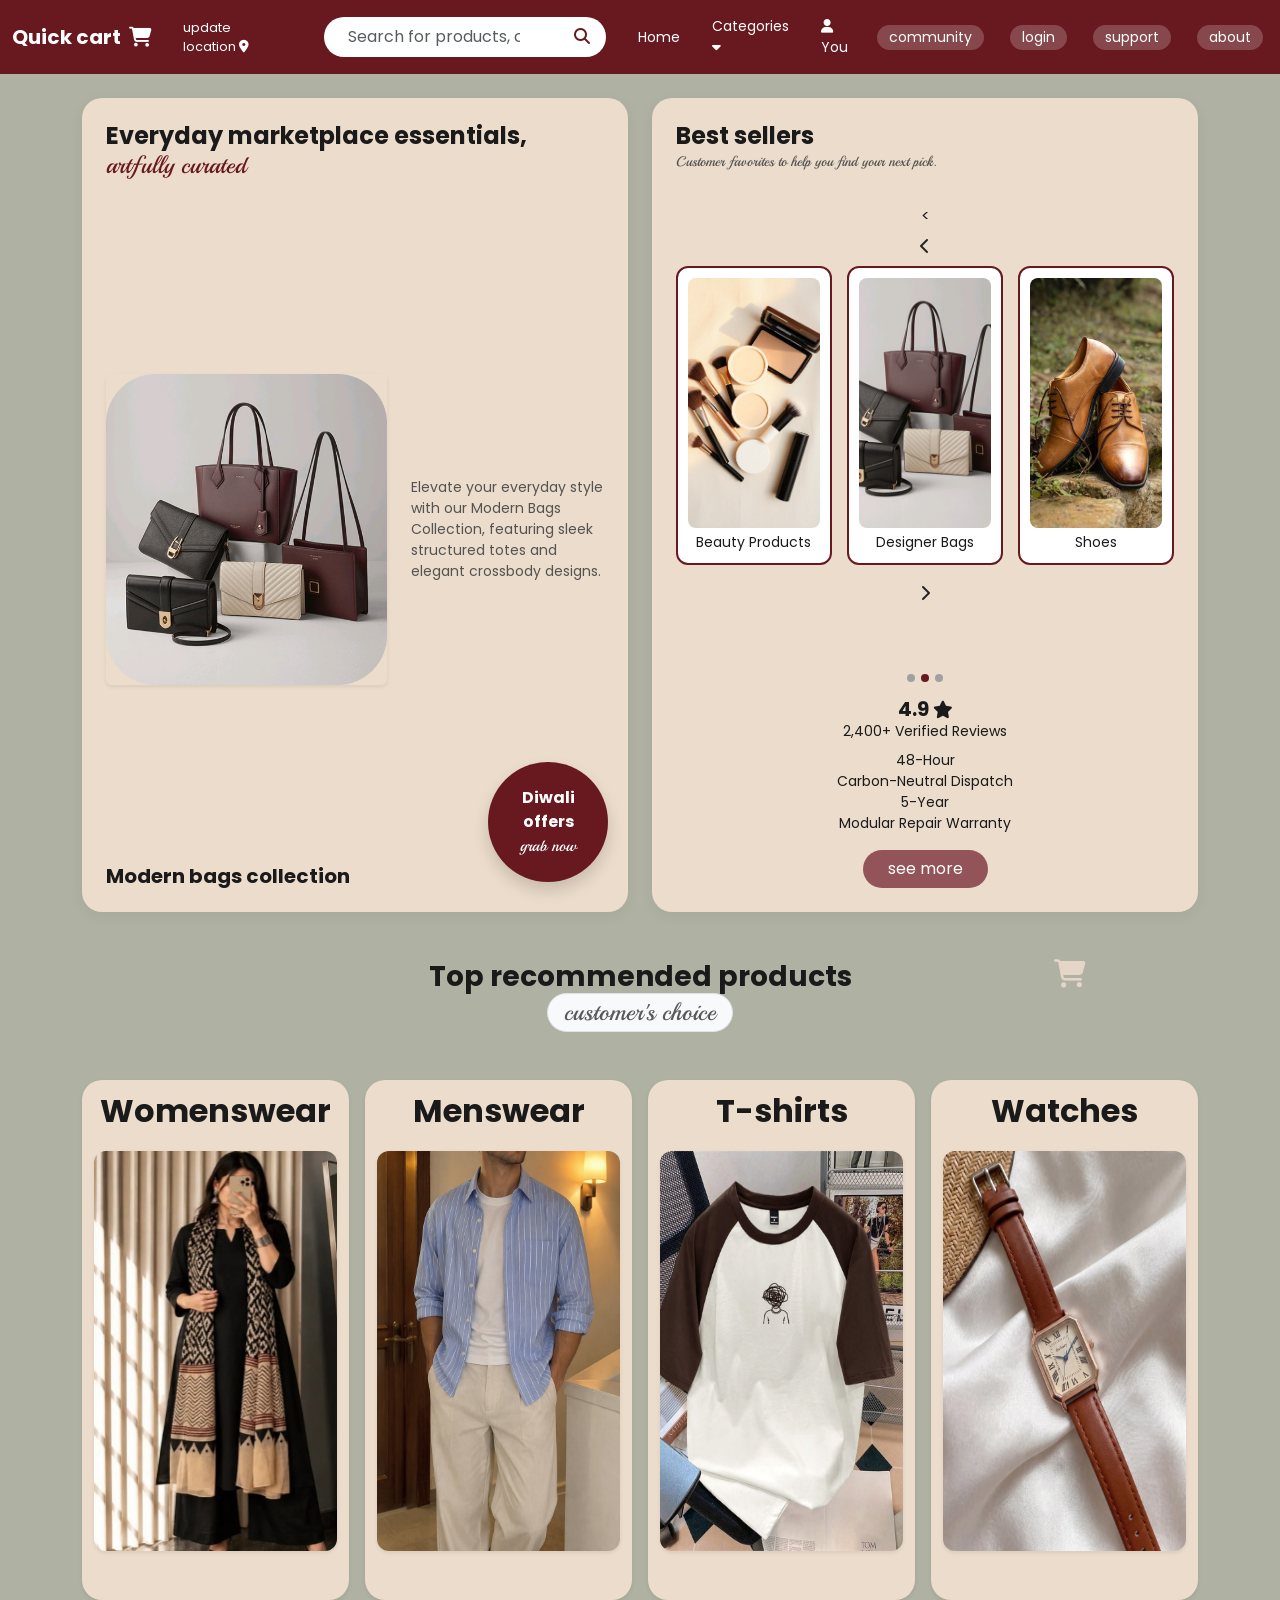
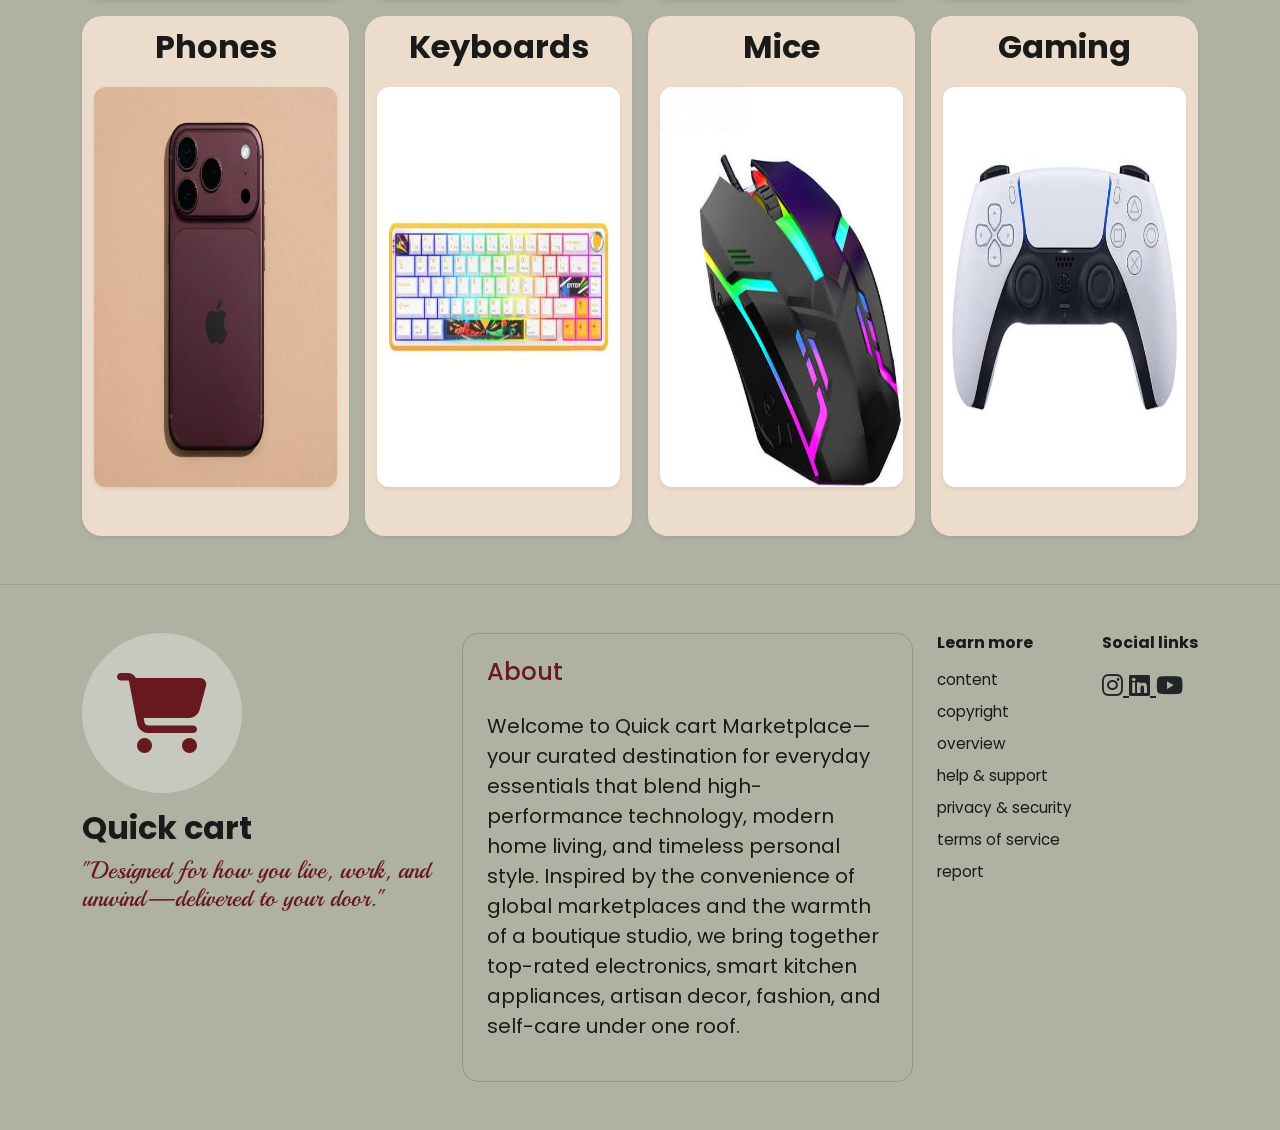
==== commit 4f887df7: "oh yeah" ====
--- a/html/index.html
+++ b/html/index.html
@@ -1,387 +1,369 @@
-<!doctype html>
-<html lang="en">
-  <head>
-    <meta charset="UTF-8" />
-    <meta name="viewport" content="width=device-width, initial-scale=1.0" />
-    <title>Quick Cart</title>
-    <link
-      href="https://cdn.jsdelivr.net/npm/bootstrap@5.3.2/dist/css/bootstrap.min.css"
-      rel="stylesheet"
-    />
-    <link
-      rel="stylesheet"
-      href="https://cdnjs.cloudflare.com/ajax/libs/font-awesome/6.4.2/css/all.min.css"
-    />
-    <link
-      href="https://fonts.googleapis.com/css2?family=Poppins:wght@300;400;600;700&family=Playball&display=swap"
-      rel="stylesheet"
-    />
-    <link rel="stylesheet" href="style.css" />
-  </head>
-
-  <body>
-    <nav class="navbar navbar-expand-lg navbar-dark custom-navbar py-2">
-      <div class="container-fluid align-items-center">
-        <a
-          class="navbar-brand fw-bold d-flex align-items-center gap-2"
-          href="#"
-        >
-          Quick cart
-          <i class="fa-solid fa-cart-shopping" aria-hidden="true"></i>
-        </a>
-
-        <div class="text-white small d-none d-lg-block location-text me-3">
-          update location
-          <i class="fa-solid fa-location-dot" aria-hidden="true"></i>
-        </div>
-
-        <button
-          class="navbar-toggler border-0 shadow-none"
-          type="button"
-          data-bs-toggle="collapse"
-          data-bs-target="#navbarNav"
-          aria-controls="navbarNav"
-          aria-expanded="false"
-          aria-label="Toggle navigation"
-        >
-          <span class="navbar-toggler-icon"></span>
-        </button>
-
-        <div class="collapse navbar-collapse" id="navbarNav">
-          <form
-            id="productSearchForm"
-            class="d-flex flex-grow-1 mx-lg-4 my-3 my-lg-0 search-form"
-            role="search"
-          >
-            <div class="input-group">
-              <input
-                id="productSearch"
-                name="q"
-                class="form-control rounded-start-pill border-0 shadow-none px-4 py-2"
-                type="search"
-                placeholder="Search for products, categories..."
-                aria-label="Search products"
-                aria-controls="productSlider"
-              />
-              <button
-                class="btn bg-white rounded-end-pill border-0 px-3 text-maroon"
-                type="submit"
-                aria-label="Submit search"
-              >
-                <i class="fa-solid fa-magnifying-glass" aria-hidden="true"></i>
-              </button>
-            </div>
-          </form>
-
-          <ul
-            class="navbar-nav small align-items-center gap-2 gap-lg-3 ms-auto"
-          >
-            <li class="nav-item">
-              <a class="nav-link text-white" href="#">
-                Home categories
-                <i class="fa-solid fa-caret-down" aria-hidden="true"></i>
-              </a>
-            </li>
-            <li class="nav-item">
-              <a class="nav-link text-white" href="#">
-                <i class="fa-solid fa-user" aria-hidden="true"></i> You
-              </a>
-            </li>
-            <li class="nav-item">
-              <a class="nav-link text-white nav-pill" href="#">community</a>
-            </li>
-            <li class="nav-item">
-              <a class="nav-link text-white nav-pill" href="login.html"
-                >login</a
-              >
-            </li>
-            <li class="nav-item">
-              <a class="nav-link text-white nav-pill" href="#">support</a>
-            </li>
-            <li class="nav-item">
-              <a class="nav-link text-white nav-pill" href="#">about</a>
-            </li>
-          </ul>
-        </div>
-      </div>
-    </nav>
-
-    <main class="container my-4">
-      <div class="row g-4">
-        <section class="col-lg-6" aria-label="Featured collection">
-          <div
-            class="custom-card p-4 h-100 position-relative d-flex flex-column justify-content-between"
-          >
-            <div>
-              <h1 class="h4 fw-bold mb-0">Everyday marketplace essentials,</h1>
-              <p class="h4 cursive-text mb-4">artfully curated</p>
-            </div>
-
-            <div class="row align-items-center mt-3 position-relative">
-              <div class="col-7">
-                <img
-                  src="assets/images/modern_bags.png"
-                  alt="Modern bags collection"
-                  class="img-fluid rounded shadow-sm"
-                />
-              </div>
-              <div class="col-5">
-                <p class="small text-muted mb-0">
-                  Elevate your everyday style with our Modern Bags Collection,
-                  featuring sleek structured totes and elegant crossbody
-                  designs.
-                </p>
-              </div>
-            </div>
-
-            <div
-              class="diwali-badge text-center text-white p-3 rounded-circle shadow"
-            >
-              <span class="fw-bold d-block">Diwali offers</span>
-              <span class="cursive-text d-block text-white">grab now</span>
-            </div>
-
-            <h2 class="h5 fw-bold mt-4 mb-0">Modern bags collection</h2>
-          </div>
-        </section>
-
-        <section class="col-lg-6" aria-labelledby="best-sellers-title">
-          <div
-            class="custom-card p-4 h-100 d-flex flex-column align-items-center text-center"
-          >
-            <div class="w-100 text-start mb-3">
-              <h2 class="h4 fw-bold mb-0" id="best-sellers-title">
-                Best sellers
-              </h2>
-              <p class="small text-muted cursive-text">
-                Customer favorites to help you find your next pick.
-              </p>
-            </div>
-
-            <div class="slider-wrapper w-100 mb-3">
-              <div class="image-slider" id="productSlider">
-                <div class="slide-item">
-                  <img
-                    src="assets/images/beauty%20products.png"
-                    alt="Beauty products"
-                  />
-                  <span class="d-block small mt-1">Beauty products</span>
-                </div>
-                <div class="slide-item">
-                  <img src="assets/images/modern_bags.png" alt="Women's bags" />
-                  <span class="d-block small mt-1">Women's bags</span>
-                </div>
-                <div class="slide-item">
-                  <img
-                    src="assets/images/cookies.png"
-                    alt="Cookies and snacks"
-                  />
-                  <span class="d-block small mt-1">Snacks</span>
-                </div>
-                <div class="slide-item">
-                  <img
-                    src="assets/images/electronics.png"
-                    alt="Mobile phones"
-                  />
-                  <span class="d-block small mt-1">Mobile phones</span>
-                </div>
-                <div class="slide-item">
-                  <img src="assets/images/electronics.png" alt="Laptops" />
-                  <span class="d-block small mt-1">Laptops</span>
-                </div>
-                <div class="slide-item">
-                  <img src="assets/images/soft%20toys3.png" alt="Soft toys" />
-                  <span class="d-block small mt-1">Toys</span>
-                </div>
-              </div>
-            </div>
-            <p
-              class="search-status small text-muted mt-2 mb-0"
-              id="searchStatus"
-              role="status"
-              aria-live="polite"
-            ></p>
-
-            <div class="product-details mt-2">
-              <div class="dots-indicator mb-2" aria-hidden="true">
-                <span></span><span class="active"></span><span></span>
-              </div>
-              <h3 class="h5 fw-bold mb-0">
-                4.9 <i class="fa-solid fa-star small" aria-hidden="true"></i>
-              </h3>
-              <p class="small mb-2">2,400+ Verified Reviews</p>
-              <ul class="list-unstyled small mb-3 text-center">
-                <li>48-Hour</li>
-                <li>Carbon-Neutral Dispatch</li>
-                <li>5-Year</li>
-                <li>Modular Repair Warranty</li>
-              </ul>
-              <button
-                class="btn custom-btn rounded-pill px-4 text-white"
-                type="button"
-              >
-                see more
-              </button>
-            </div>
-          </div>
-        </section>
-      </div>
-
-      <section
-        class="mt-5 text-center position-relative"
-        aria-labelledby="recommended-title"
-      >
-        <h2 class="h3 fw-bold mb-0" id="recommended-title">
-          Top recommended products
-        </h2>
-        <p
-          class="h4 cursive-text text-muted mb-4 d-inline-block px-3 py-1 bg-light rounded-pill border"
-        >
-          customer's choice
-        </p>
-        <i
-          class="fa-solid fa-cart-shopping fs-3 position-absolute recommended-cart-icon"
-          aria-hidden="true"
-        ></i>
-
-        <div class="row g-3 mt-2">
-          <div class="col-6 col-md-3">
-            <div class="blank-card shadow-sm">
-              <h3 class="h2 fw-bold text-center mb-2">Womenswear</h3>
-              <img
-                class="recommended-product-image img-fluid shadow-sm"
-                src="assets/images/dress_w_black.png"
-                alt="Black patterned dress"
-              />
-            </div>
-          </div>
-          <div class="col-6 col-md-3">
-            <div class="blank-card shadow-sm">
-              <h3 class="h2 fw-bold text-center mb-2">Menswear</h3>
-              <img
-                class="recommended-product-image img-fluid shadow-sm"
-                src="assets/images/dress_m_indigo.png"
-                alt="Men's indigo shirt"
-              />
-            </div>
-          </div>
-          <div class="col-6 col-md-3">
-            <div class="blank-card shadow-sm">
-              <h3 class="h2 fw-bold text-center mb-2">T-shirts</h3>
-              <img
-                class="recommended-product-image img-fluid shadow-sm"
-                src="assets/images/t-shirt_m.png"
-                alt="Men's graphic T-shirt"
-              />
-            </div>
-          </div>
-          <div class="col-6 col-md-3">
-            <div class="blank-card shadow-sm">
-              <h3 class="h2 fw-bold text-center mb-2">Watches</h3>
-              <img
-                class="recommended-product-image img-fluid shadow-sm"
-                src="assets/images/watches.png"
-                alt="Brown wristwatch"
-              />
-            </div>
-          </div>
-          <div class="col-6 col-md-3">
-            <div class="blank-card shadow-sm">
-              <h3 class="h2 fw-bold text-center mb-2">Phones</h3>
-              <img
-                class="recommended-product-image img-fluid shadow-sm"
-                src="assets/images/phones.jpeg"
-                alt="Smartphones"
-              />
-            </div>
-          </div>
-          <div class="col-6 col-md-3">
-            <div class="blank-card shadow-sm">
-              <h3 class="h2 fw-bold text-center mb-2">Keyboards</h3>
-              <img
-                class="recommended-product-image img-fluid shadow-sm"
-                src="assets/images/keyboards.jpeg"
-                alt="Computer keyboard"
-              />
-            </div>
-          </div>
-          <div class="col-6 col-md-3">
-            <div class="blank-card shadow-sm">
-              <h3 class="h2 fw-bold text-center mb-2">Mice</h3>
-              <img
-                class="recommended-product-image img-fluid shadow-sm"
-                src="assets/images/mouse.jpeg"
-                alt="Computer mouse"
-              />
-            </div>
-          </div>
-          <div class="col-6 col-md-3">
-            <div class="blank-card shadow-sm">
-              <h3 class="h2 fw-bold text-center mb-2">Gaming</h3>
-              <img
-                class="recommended-product-image img-fluid shadow-sm"
-                src="assets/images/controllers.jpeg"
-                alt="Game controller"
-              />
-            </div>
-          </div>
-        </div>
-      </section>
-    </main>
-
-    <footer class="custom-footer mt-5 py-5">
-      <div class="container">
-        <div class="row g-4 align-items-start">
-          <div class="col-md-4 text-center text-md-start">
-            <div class="footer-logo-circle mb-3 mx-auto mx-md-0">
-              <i
-                class="fa-solid fa-cart-shopping cart-icon-lg"
-                aria-hidden="true"
-              ></i>
-            </div>
-            <h2 class="fw-bold">Quick cart</h2>
-          </div>
-
-          <div class="col-md-5">
-            <div class="about-box p-4 border rounded-4 h-100">
-              <h2 class="h4 text-maroon mb-4">About</h2>
-              <p class="fs-5">
-                Welcome to Quick cart Marketplace—your curated destination for
-                everyday essentials that blend high-performance technology,
-                modern home living, and timeless personal style. Inspired by the
-                convenience of global marketplaces and the warmth of a boutique
-                studio, we bring together top-rated electronics, smart kitchen
-                appliances, artisan decor, fashion, and self-care under one
-                roof.
-              </p>
-            </div>
-          </div>
-
-          <div class="col-md-3 d-flex justify-content-between">
-            <div>
-              <h3 class="h6 fw-bold mb-3">Learn more</h3>
-              <ul class="list-unstyled footer-links">
-                <li><a href="#">content</a></li>
-                <li><a href="#">copyright</a></li>
-                <li><a href="#">overview</a></li>
-                <li><a href="#">help &amp; support</a></li>
-                <li><a href="#">privacy &amp; security</a></li>
-                <li><a href="#">terms of service</a></li>
-                <li><a href="#">report</a></li>
-              </ul>
-            </div>
-            <div>
-              <h3 class="h6 fw-bold mb-3">Social links</h3>
-              <a href="#" class="text-dark fs-4" aria-label="Instagram">
-                <i class="fa-brands fa-instagram" aria-hidden="true"></i>
-              </a>
-            </div>
-          </div>
-        </div>
-      </div>
-    </footer>
-
-    <script src="https://cdn.jsdelivr.net/npm/bootstrap@5.3.2/dist/js/bootstrap.bundle.min.js"></script>
-    <script src="script.js"></script>
-  </body>
-</html>
+<!doctype html>
+<html lang="en">
+
+<head>
+    <meta charset="UTF-8" />
+    <meta name="viewport" content="width=device-width, initial-scale=1.0" />
+    <title>Quick Cart</title>
+    <link href="https://cdn.jsdelivr.net/npm/bootstrap@5.3.2/dist/css/bootstrap.min.css" rel="stylesheet" />
+    <link rel="stylesheet" href="https://cdnjs.cloudflare.com/ajax/libs/font-awesome/6.4.2/css/all.min.css" />
+    <link href="https://fonts.googleapis.com/css2?family=Poppins:wght@300;400;600;700&family=Playball&display=swap"
+        rel="stylesheet" />
+    <link rel="stylesheet" href="style.css" />
+</head>
+
+<body>
+    <nav class="navbar navbar-expand-lg navbar-dark custom-navbar py-2">
+        <div class="container-fluid align-items-center">
+            <a class="navbar-brand fw-bold d-flex align-items-center gap-2" href="#">
+                Quick cart
+                <i class="fa-solid fa-cart-shopping" aria-hidden="true"></i>
+            </a>
+
+            <div class="text-white small d-none d-lg-block location-text me-3">
+                update location
+                <i class="fa-solid fa-location-dot" aria-hidden="true"></i>
+            </div>
+
+            <button class="navbar-toggler border-0 shadow-none" type="button" data-bs-toggle="collapse"
+                data-bs-target="#navbarNav" aria-controls="navbarNav" aria-expanded="false"
+                aria-label="Toggle navigation">
+                <span class="navbar-toggler-icon"></span>
+            </button>
+
+            <div class="collapse navbar-collapse" id="navbarNav">
+                <form id="productSearchForm" class="d-flex flex-grow-1 mx-lg-4 my-3 my-lg-0 search-form" role="search">
+                    <div class="input-group">
+                        <input id="productSearch" name="q"
+                            class="form-control rounded-start-pill border-0 shadow-none px-4 py-2" type="search"
+                            placeholder="Search for products, categories..." aria-label="Search products"
+                            aria-controls="productSlider" />
+                        <button class="btn bg-white rounded-end-pill border-0 px-3 text-maroon" type="submit"
+                            aria-label="Submit search">
+                            <i class="fa-solid fa-magnifying-glass" aria-hidden="true"></i>
+                        </button>
+                    </div>
+                </form>
+
+                <ul class="navbar-nav small align-items-center gap-2 gap-lg-3 ms-auto">
+                    <li class="nav-item">
+                        <a class="nav-link text-white" href="#">
+                            Home
+                        </a>
+                    </li>
+                    <li class="nav-item position-relative">
+                        <a class="nav-link text-white" href="#" id="categoriesTrigger">
+                            Categories <i class="fa-solid fa-caret-down"></i>
+                        </a>
+
+                        <!-- Categories Popup Menu -->
+                        <div class="categories-popup shadow-lg d-none" id="categoriesPopup">
+                            <ul class="list-unstyled mb-0">
+                                <li class="category-item"><a href="#">cloths</a></li>
+                                <li class="category-item"><a href="#">electronics</a></li>
+                                <li class="category-item"><a href="#">grooming</a></li>
+                                <li class="category-item"><a href="#">kids/child</a></li>
+                                <li class="category-item"><a href="#">grocery</a></li>
+                                <li class="category-item"><a href="#">makeup</a></li>
+                                <li class="category-item"><a href="#">decorations</a></li>
+                                <li class="category-item border-0"><a href="#">fashion</a></li>
+                            </ul>
+                        </div>
+                    </li>
+                    <!-- User Account Item with Popup -->
+                    <li class="nav-item position-relative">
+                        <a class="nav-link text-white user-trigger" href="#" id="userPopupTrigger">
+                            <i class="fa-solid fa-user"></i> You
+                        </a>
+
+                        <!-- User Popup Menu -->
+                        <div class="user-popup shadow-lg d-none" id="userPopup">
+                            <!-- Profile Header -->
+                            <div class="profile-section bg-white p-3 rounded-4 mb-3 d-flex align-items-center gap-3">
+                                <div class="avatar-circle">
+                                    <i class="fa-solid fa-user text-maroon fs-1"></i>
+                                </div>
+                                <div>
+                                    <h5 class="fw-bold mb-1">User name</h5>
+                                    <div class="small text-dark mb-1 d-flex align-items-center gap-1">
+                                        <i class="fa-solid fa-location-dot"></i> address
+                                    </div>
+                                    <div class="small fw-semibold">
+                                        Mobile: <span class="fw-normal">xxxxxxxx65</span>
+                                    </div>
+                                </div>
+                            </div>
+
+                            <!-- Links -->
+                            <div class="popup-links mb-4 ms-2">
+                                <a href="#" class="d-block text-dark text-decoration-none fs-5 mb-2">
+                                    your cart <i class="fa-solid fa-cart-shopping text-maroon"></i>
+                                </a>
+                                <a href="#" class="d-block text-dark text-decoration-none fs-5">
+                                    favourites <i class="fa-solid fa-heart text-maroon"></i>
+                                </a>
+                            </div>
+
+                            <!-- Keep Shopping Area -->
+                            <h5 class="fw-bold mb-2 ms-2">keep shopping</h5>
+                            <div class="keep-shopping-box p-3 rounded-4 d-flex justify-content-between gap-2">
+                                <div class="shopping-item-card rounded-3"></div>
+                                <div class="shopping-item-card rounded-3"></div>
+                                <div class="shopping-item-card rounded-3"></div>
+                            </div>
+                        </div>
+                    </li>
+                    <li class="nav-item">
+                        <a class="nav-link text-white nav-pill" href="#">community</a>
+                    </li>
+                    <li class="nav-item">
+                        <a class="nav-link text-white nav-pill" href="login.html">login</a>
+                    </li>
+                    <li class="nav-item">
+                        <a class="nav-link text-white nav-pill" href="#">support</a>
+                    </li>
+                    <li class="nav-item">
+                        <a class="nav-link text-white nav-pill" href="#">about</a>
+                    </li>
+                </ul>
+            </div>
+        </div>
+    </nav>
+
+    <main class="container my-4">
+        <div class="row g-4">
+            <section class="col-lg-6" aria-label="Featured collection">
+                <div class="custom-card p-4 h-100 position-relative d-flex flex-column justify-content-between">
+                    <div>
+                        <h1 class="h4 fw-bold mb-0">Everyday marketplace essentials,</h1>
+                        <p class="h4 cursive-text mb-4">artfully curated</p>
+                    </div>
+
+                    <div class="row align-items-center mt-3 position-relative">
+                        <div class="col-7">
+                            <img src="assets/images/modern_bags.png" alt="Modern bags collection"
+                                class="img-fluid rounded shadow-sm" />
+                        </div>
+                        <div class="col-5">
+                            <p class="small text-muted mb-0">
+                                Elevate your everyday style with our Modern Bags Collection,
+                                featuring sleek structured totes and elegant crossbody
+                                designs.
+                            </p>
+                        </div>
+                    </div>
+
+                    <div class="diwali-badge text-center text-white p-3 rounded-circle shadow">
+                        <span class="fw-bold d-block">Diwali offers</span>
+                        <span class="cursive-text d-block text-white">grab now</span>
+                    </div>
+
+                    <h2 class="h5 fw-bold mt-4 mb-0">Modern bags collection</h2>
+                </div>
+            </section>
+
+            <section class="col-lg-6" aria-labelledby="best-sellers-title">
+                <div class="custom-card p-4 h-100 d-flex flex-column align-items-center text-center">
+                    <div class="w-100 text-start mb-3">
+                        <h2 class="h4 fw-bold mb-0" id="best-sellers-title">
+                            Best sellers
+                        </h2>
+                        <p class="small text-muted cursive-text">
+                            Customer favorites to help you find your next pick.
+                        </p>
+                    </div>
+
+                    <<!-- Horizontal Slider Container with Arrows -->
+                        <div class="slider-container position-relative w-100 mb-3">
+
+                            <!-- Left Arrow -->
+                            <button class="btn slider-arrow left-arrow shadow-none" id="slideLeft">
+                                <i class="fa-solid fa-chevron-left"></i>
+                            </button>
+
+                            <div class="slider-wrapper w-100">
+                                <div class="image-slider" id="productSlider">
+                                    <div class="slide-item">
+                                        <img src="assets\images\beauty products.png" alt="makeup kit">
+                                        <span class="d-block small mt-1">Beauty Products</span>
+                                    </div>
+                                    <div class="slide-item">
+                                        <img src="assets\images\modern_bags.png" alt="Bags">
+                                        <span class="d-block small mt-1">Designer Bags</span>
+                                    </div>
+                                    <div class="slide-item">
+                                        <img src="assets\images\shoes.jpeg" alt="Shoes">
+                                        <span class="d-block small mt-1">Shoes</span>
+                                    </div>
+                                    <div class="slide-item">
+                                        <img src="assets\images\cookies.png" alt="Snacks">
+                                        <span class="d-block small mt-1">Snacks</span>
+                                    </div>
+                                    <div class="slide-item">
+                                        <img src="assets\images\drinks.jpeg" alt="drinks">
+                                        <span class="d-block small mt-1">Drinks</span>
+                                    </div>
+                                    <div class="slide-item">
+                                        <img src="assets\images\kitchen utensils.jpeg" alt="kitchen">
+                                        <span class="d-block small mt-1">Utensils</span>
+                                    </div>
+                                </div>
+                            </div>
+
+                            <!-- Right Arrow -->
+                            <button class="btn slider-arrow right-arrow shadow-none" id="slideRight">
+                                <i class="fa-solid fa-chevron-right"></i>
+                            </button>
+                        </div>
+                        <p class="search-status small text-muted mt-2 mb-0" id="searchStatus" role="status"
+                            aria-live="polite"></p>
+
+                        <div class="product-details mt-2">
+                            <div class="dots-indicator mb-2" aria-hidden="true">
+                                <span></span><span class="active"></span><span></span>
+                            </div>
+                            <h3 class="h5 fw-bold mb-0">
+                                4.9 <i class="fa-solid fa-star small" aria-hidden="true"></i>
+                            </h3>
+                            <p class="small mb-2">2,400+ Verified Reviews</p>
+                            <ul class="list-unstyled small mb-3 text-center">
+                                <li>48-Hour</li>
+                                <li>Carbon-Neutral Dispatch</li>
+                                <li>5-Year</li>
+                                <li>Modular Repair Warranty</li>
+                            </ul>
+                            <button class="btn custom-btn rounded-pill px-4 text-white" type="button">
+                                see more
+                            </button>
+                        </div>
+                </div>
+            </section>
+        </div>
+
+        <section class="mt-5 text-center position-relative" aria-labelledby="recommended-title">
+            <h2 class="h3 fw-bold mb-0" id="recommended-title">
+                Top recommended products
+            </h2>
+            <p class="h4 cursive-text text-muted mb-4 d-inline-block px-3 py-1 bg-light rounded-pill border">
+                customer's choice
+            </p>
+            <i class="fa-solid fa-cart-shopping fs-3 position-absolute recommended-cart-icon" aria-hidden="true"></i>
+
+            <div class="row g-3 mt-2">
+                <div class="col-6 col-md-3">
+                    <div class="blank-card shadow-sm">
+                        <h3 class="h2 fw-bold text-center mb-2">Womenswear</h3>
+                        <img class="recommended-product-image img-fluid shadow-sm" src="assets/images/dress_w_black.png"
+                            alt="Black patterned dress" />
+                    </div>
+                </div>
+                <div class="col-6 col-md-3">
+                    <div class="blank-card shadow-sm">
+                        <h3 class="h2 fw-bold text-center mb-2">Menswear</h3>
+                        <img class="recommended-product-image img-fluid shadow-sm"
+                            src="assets/images/dress_m_indigo.png" alt="Men's indigo shirt" />
+                    </div>
+                </div>
+                <div class="col-6 col-md-3">
+                    <div class="blank-card shadow-sm">
+                        <h3 class="h2 fw-bold text-center mb-2">T-shirts</h3>
+                        <img class="recommended-product-image img-fluid shadow-sm" src="assets/images/t-shirt_m.png"
+                            alt="Men's graphic T-shirt" />
+                    </div>
+                </div>
+                <div class="col-6 col-md-3">
+                    <div class="blank-card shadow-sm">
+                        <h3 class="h2 fw-bold text-center mb-2">Watches</h3>
+                        <img class="recommended-product-image img-fluid shadow-sm" src="assets/images/watches.png"
+                            alt="Brown wristwatch" />
+                    </div>
+                </div>
+                <div class="col-6 col-md-3">
+                    <div class="blank-card shadow-sm">
+                        <h3 class="h2 fw-bold text-center mb-2">Phones</h3>
+                        <img class="recommended-product-image img-fluid shadow-sm" src="assets/images/phones.jpeg"
+                            alt="Smartphones" />
+                    </div>
+                </div>
+                <div class="col-6 col-md-3">
+                    <div class="blank-card shadow-sm">
+                        <h3 class="h2 fw-bold text-center mb-2">Keyboards</h3>
+                        <img class="recommended-product-image img-fluid shadow-sm" src="assets/images/keyboards.jpeg"
+                            alt="Computer keyboard" />
+                    </div>
+                </div>
+                <div class="col-6 col-md-3">
+                    <div class="blank-card shadow-sm">
+                        <h3 class="h2 fw-bold text-center mb-2">Mice</h3>
+                        <img class="recommended-product-image img-fluid shadow-sm" src="assets/images/mouse.jpeg"
+                            alt="Computer mouse" />
+                    </div>
+                </div>
+                <div class="col-6 col-md-3">
+                    <div class="blank-card shadow-sm">
+                        <h3 class="h2 fw-bold text-center mb-2">Gaming</h3>
+                        <img class="recommended-product-image img-fluid shadow-sm" src="assets/images/controllers.jpeg"
+                            alt="Game controller" />
+                    </div>
+                </div>
+            </div>
+        </section>
+    </main>
+
+    <footer class="custom-footer mt-5 py-5">
+        <div class="container">
+            <div class="row g-4 align-items-start">
+                <div class="col-md-4 text-center text-md-start">
+                    <div class="footer-logo-circle mb-3 mx-auto mx-md-0">
+                        <i class="fa-solid fa-cart-shopping cart-icon-lg" aria-hidden="true"></i>
+                    </div>
+                    <h2 class="fw-bold">Quick cart</h2>
+                    <p class="h4 cursive-text mb-4">"Designed for how you live, work, and unwind—delivered to your
+                        door."</p>
+                </div>
+
+                <div class="col-md-5">
+                    <div class="about-box p-4 border rounded-4 h-100">
+                        <h2 class="h4 text-maroon mb-4">About</h2>
+                        <p class="fs-5">Welcome to Quick cart Marketplace—your curated destination for everyday
+                            essentials that blend high-performance technology, modern home living, and timeless personal
+                            style. Inspired by the convenience of global marketplaces and the warmth of a boutique
+                            studio, we bring together top-rated electronics, smart kitchen appliances, artisan decor,
+                            fashion, and self-care under one roof.</p>
+                    </div>
+                </div>
+
+                <div class="col-md-3 d-flex justify-content-between">
+                    <div>
+                        <h3 class="h6 fw-bold mb-3">Learn more</h3>
+                        <ul class="list-unstyled footer-links">
+                            <li><a href="#">content</a></li>
+                            <li><a href="#">copyright</a></li>
+                            <li><a href="#">overview</a></li>
+                            <li><a href="#">help &amp; support</a></li>
+                            <li><a href="#">privacy &amp; security</a></li>
+                            <li><a href="#">terms of service</a></li>
+                            <li><a href="#">report</a></li>
+                        </ul>
+                    </div>
+                    <div class="social_links">
+                        <h3 class="h6 fw-bold mb-3">Social links</h3>
+                        <a href="#" class="text-dark fs-4" aria-label="Instagram">
+                            <i class="fa-brands fa-instagram" aria-hidden="true"></i>
+                        </a>
+                        <a href="#" class="text-dark fs-4" aria-label="linkdin">
+                            <i class="fa-brands fa-linkedin" aria-hidden="true"></i>
+                        </a>
+                        <a href="#" class="text-dark fs-4" aria-label="Youtube"> <i
+                                class="fa-brands fa-youtube"></i></a>
+                    </div>
+                </div>
+            </div>
+        </div>
+    </footer>
+
+    <script src="https://cdn.jsdelivr.net/npm/bootstrap@5.3.2/dist/js/bootstrap.bundle.min.js"></script>
+    <script src="script.js"></script>
+</body>
+
+</html>
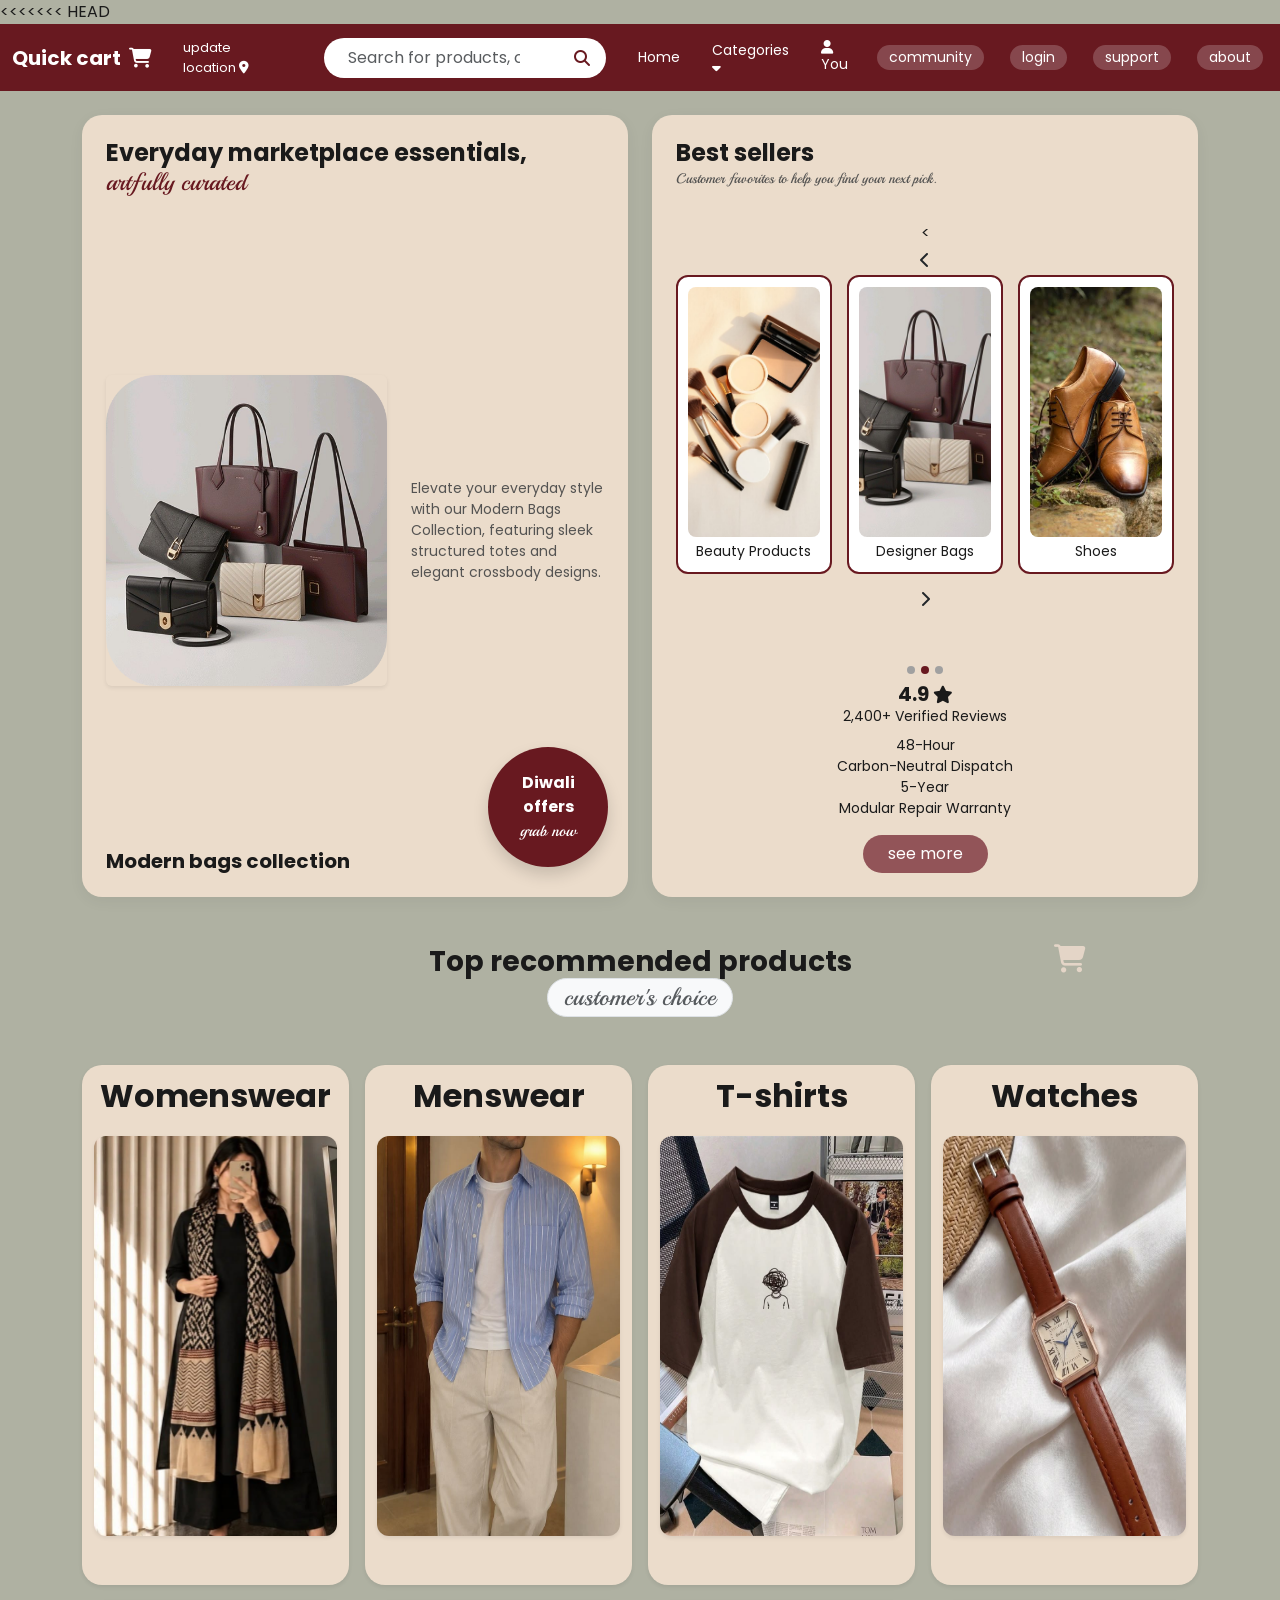
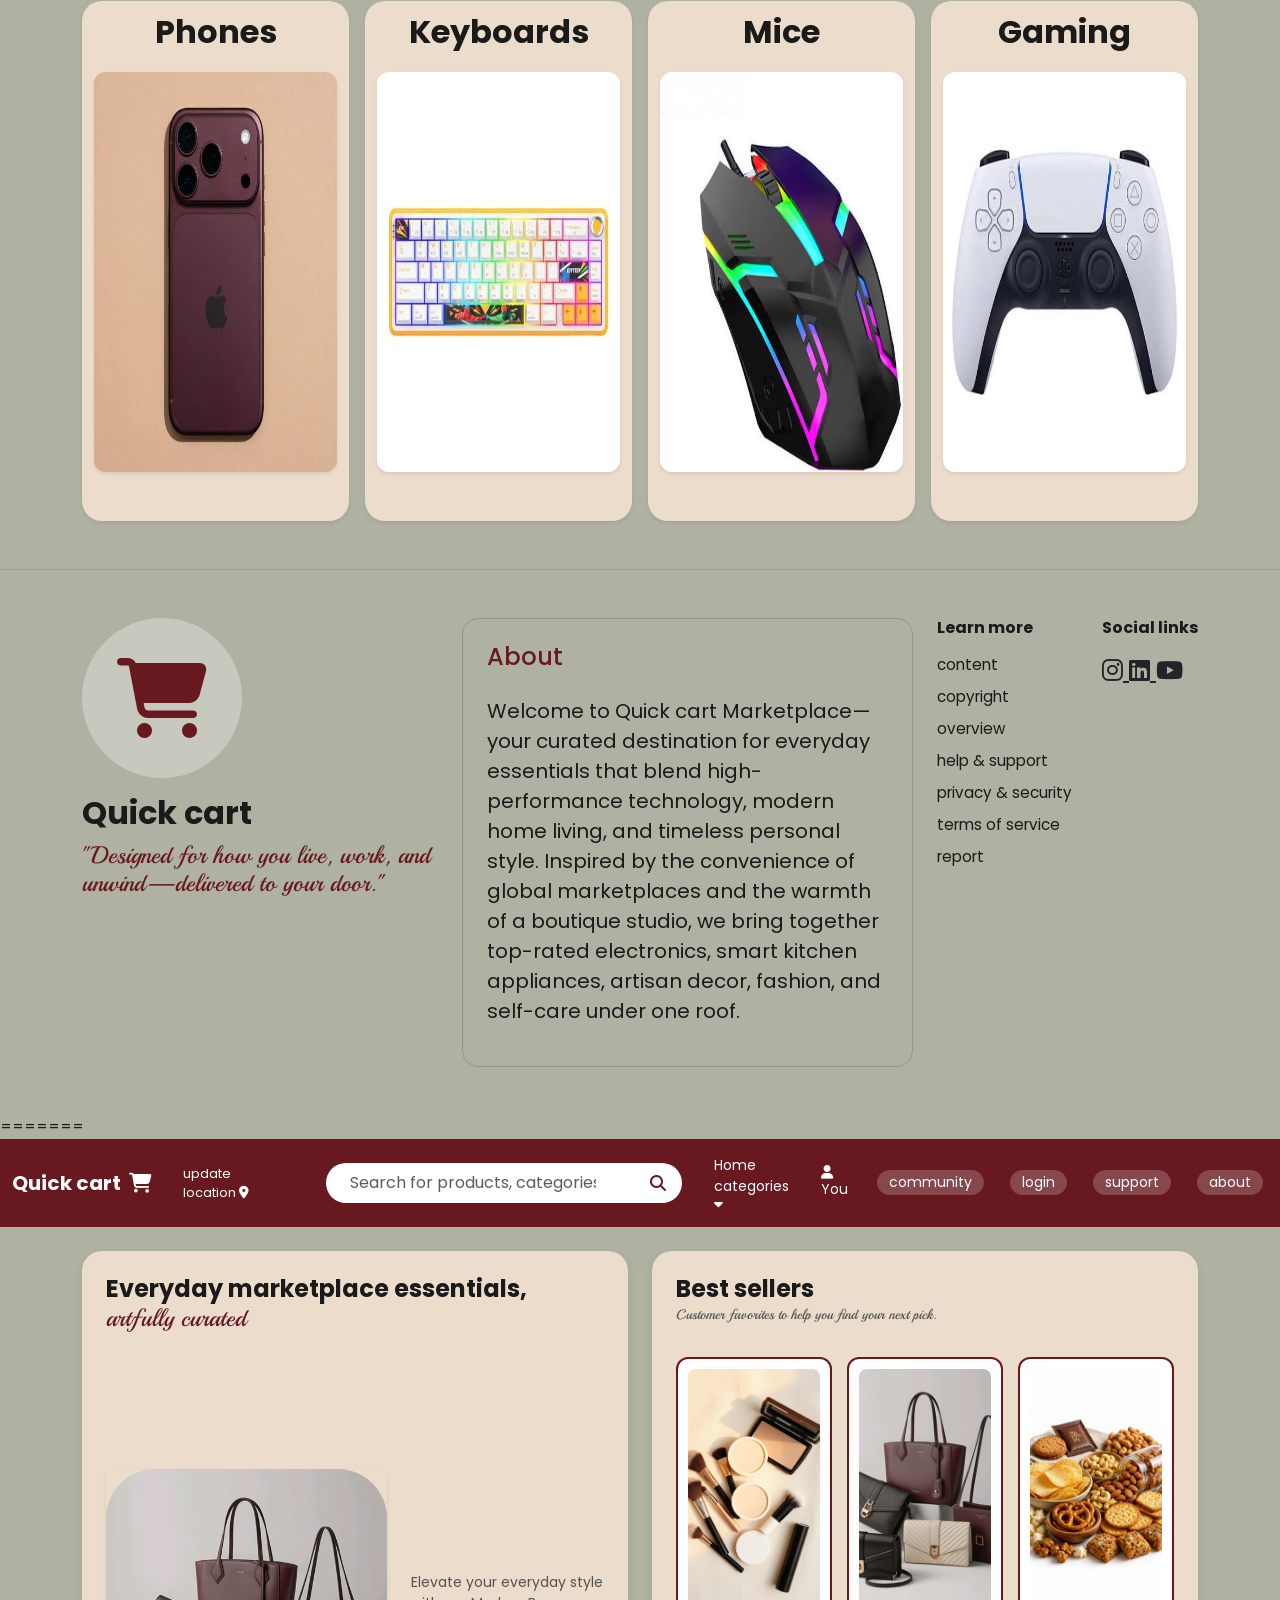
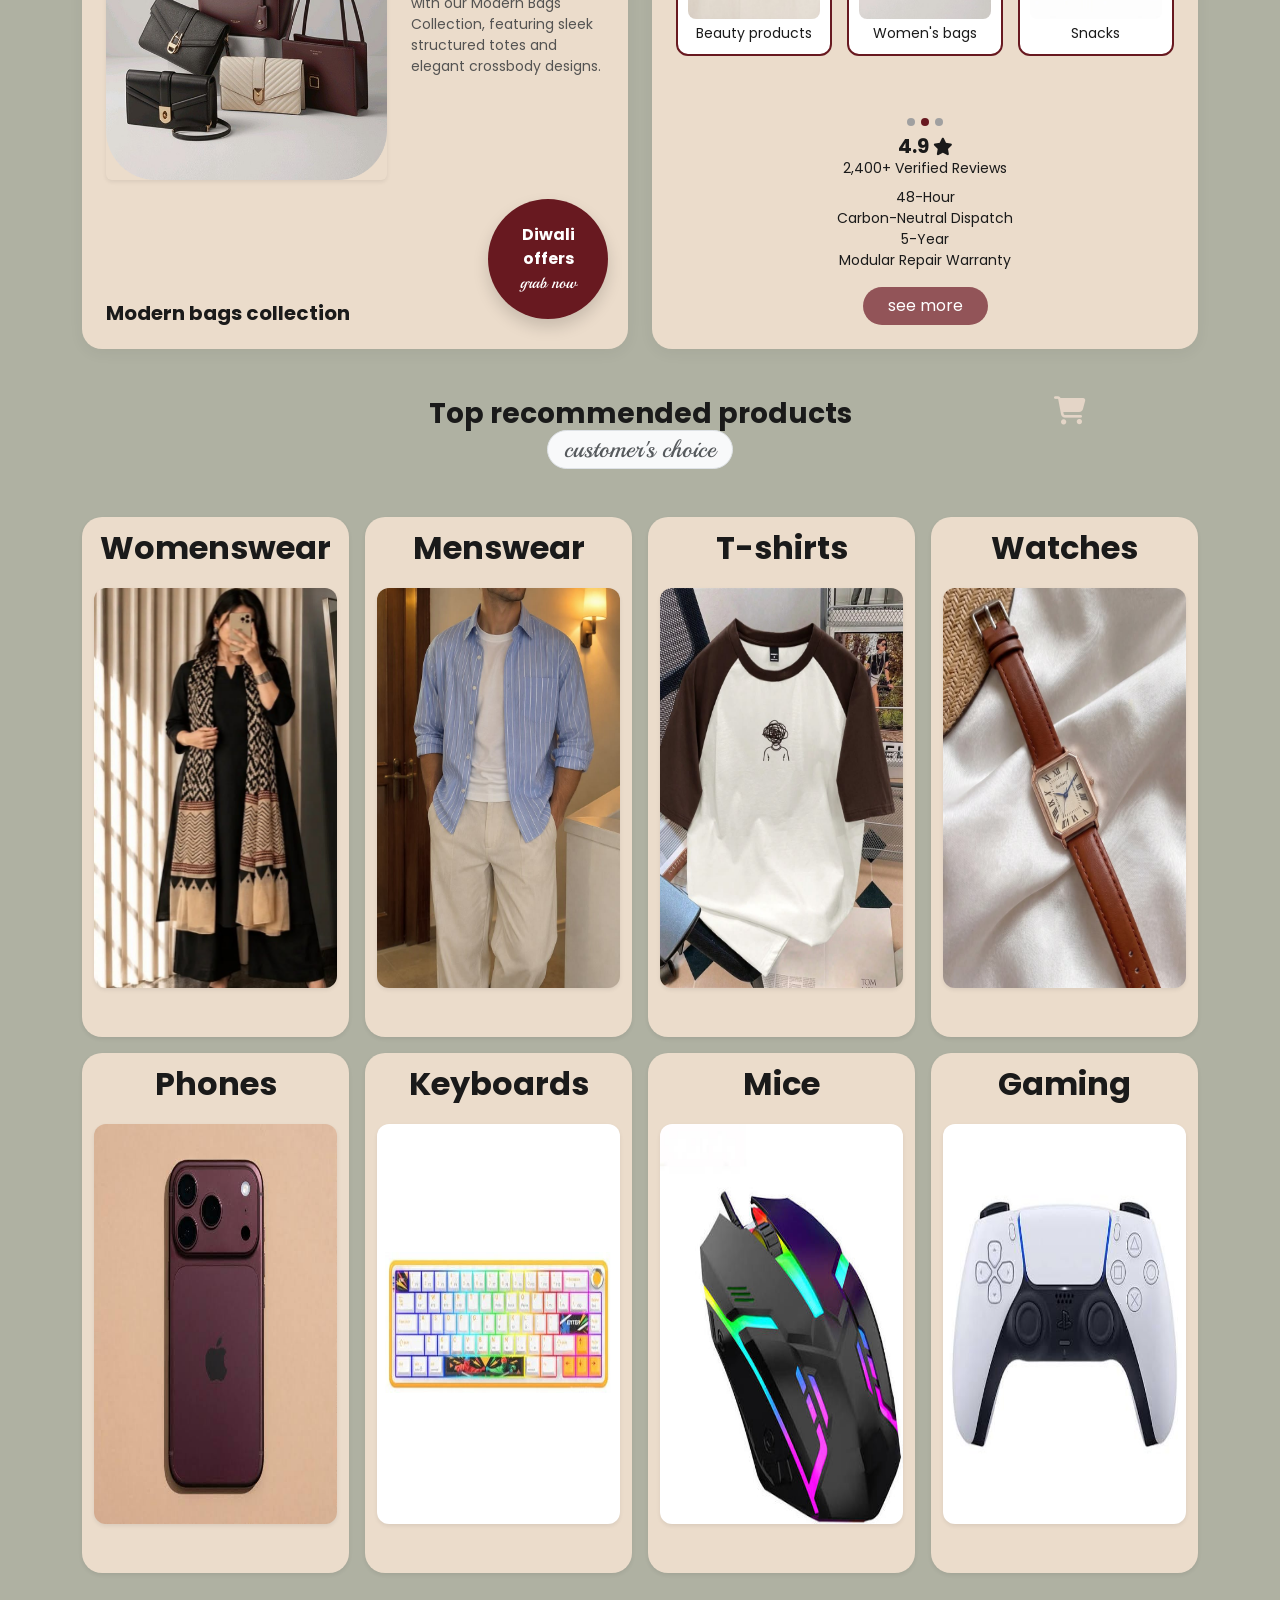
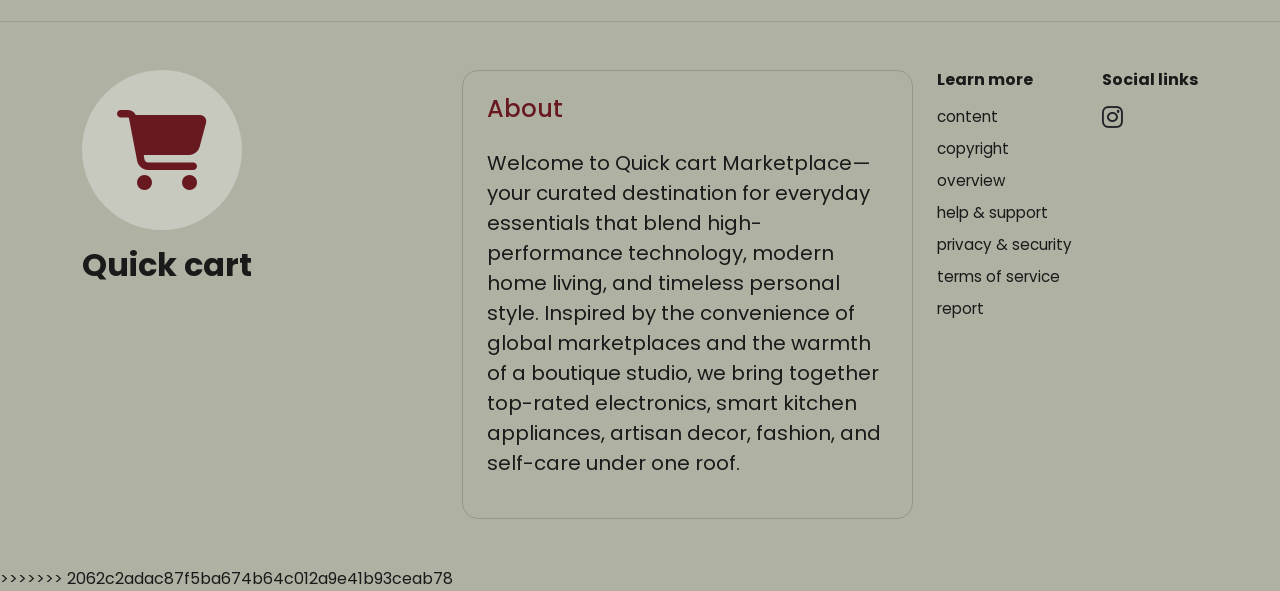
==== commit a3eea700: "removed spaces" ====
--- a/html/index.html
+++ b/html/index.html
@@ -1,3 +1,4 @@
+<<<<<<< HEAD
 <!doctype html>
 <html lang="en">
 
@@ -365,5 +366,393 @@
     <script src="https://cdn.jsdelivr.net/npm/bootstrap@5.3.2/dist/js/bootstrap.bundle.min.js"></script>
     <script src="script.js"></script>
 </body>
-
-</html>+</html>
+=======
+<!doctype html>
+<html lang="en">
+  <head>
+    <meta charset="UTF-8" />
+    <meta name="viewport" content="width=device-width, initial-scale=1.0" />
+    <title>Quick Cart</title>
+    <link
+      href="https://cdn.jsdelivr.net/npm/bootstrap@5.3.2/dist/css/bootstrap.min.css"
+      rel="stylesheet"
+    />
+    <link
+      rel="stylesheet"
+      href="https://cdnjs.cloudflare.com/ajax/libs/font-awesome/6.4.2/css/all.min.css"
+    />
+    <link
+      href="https://fonts.googleapis.com/css2?family=Poppins:wght@300;400;600;700&family=Playball&display=swap"
+      rel="stylesheet"
+    />
+    <link rel="stylesheet" href="style.css" />
+  </head>
+
+  <body>
+    <nav class="navbar navbar-expand-lg navbar-dark custom-navbar py-2">
+      <div class="container-fluid align-items-center">
+        <a
+          class="navbar-brand fw-bold d-flex align-items-center gap-2"
+          href="#"
+        >
+          Quick cart
+          <i class="fa-solid fa-cart-shopping" aria-hidden="true"></i>
+        </a>
+
+        <div class="text-white small d-none d-lg-block location-text me-3">
+          update location
+          <i class="fa-solid fa-location-dot" aria-hidden="true"></i>
+        </div>
+
+        <button
+          class="navbar-toggler border-0 shadow-none"
+          type="button"
+          data-bs-toggle="collapse"
+          data-bs-target="#navbarNav"
+          aria-controls="navbarNav"
+          aria-expanded="false"
+          aria-label="Toggle navigation"
+        >
+          <span class="navbar-toggler-icon"></span>
+        </button>
+
+        <div class="collapse navbar-collapse" id="navbarNav">
+          <form
+            id="productSearchForm"
+            class="d-flex flex-grow-1 mx-lg-4 my-3 my-lg-0 search-form"
+            role="search"
+          >
+            <div class="input-group">
+              <input
+                id="productSearch"
+                name="q"
+                class="form-control rounded-start-pill border-0 shadow-none px-4 py-2"
+                type="search"
+                placeholder="Search for products, categories..."
+                aria-label="Search products"
+                aria-controls="productSlider"
+              />
+              <button
+                class="btn bg-white rounded-end-pill border-0 px-3 text-maroon"
+                type="submit"
+                aria-label="Submit search"
+              >
+                <i class="fa-solid fa-magnifying-glass" aria-hidden="true"></i>
+              </button>
+            </div>
+          </form>
+
+          <ul
+            class="navbar-nav small align-items-center gap-2 gap-lg-3 ms-auto"
+          >
+            <li class="nav-item">
+              <a class="nav-link text-white" href="#">
+                Home categories
+                <i class="fa-solid fa-caret-down" aria-hidden="true"></i>
+              </a>
+            </li>
+            <li class="nav-item">
+              <a class="nav-link text-white" href="#">
+                <i class="fa-solid fa-user" aria-hidden="true"></i> You
+              </a>
+            </li>
+            <li class="nav-item">
+              <a class="nav-link text-white nav-pill" href="#">community</a>
+            </li>
+            <li class="nav-item">
+              <a class="nav-link text-white nav-pill" href="login.html"
+                >login</a
+              >
+            </li>
+            <li class="nav-item">
+              <a class="nav-link text-white nav-pill" href="#">support</a>
+            </li>
+            <li class="nav-item">
+              <a class="nav-link text-white nav-pill" href="#">about</a>
+            </li>
+          </ul>
+        </div>
+      </div>
+    </nav>
+
+    <main class="container my-4">
+      <div class="row g-4">
+        <section class="col-lg-6" aria-label="Featured collection">
+          <div
+            class="custom-card p-4 h-100 position-relative d-flex flex-column justify-content-between"
+          >
+            <div>
+              <h1 class="h4 fw-bold mb-0">Everyday marketplace essentials,</h1>
+              <p class="h4 cursive-text mb-4">artfully curated</p>
+            </div>
+
+            <div class="row align-items-center mt-3 position-relative">
+              <div class="col-7">
+                <img
+                  src="assets/images/modern_bags.png"
+                  alt="Modern bags collection"
+                  class="img-fluid rounded shadow-sm"
+                />
+              </div>
+              <div class="col-5">
+                <p class="small text-muted mb-0">
+                  Elevate your everyday style with our Modern Bags Collection,
+                  featuring sleek structured totes and elegant crossbody
+                  designs.
+                </p>
+              </div>
+            </div>
+
+            <div
+              class="diwali-badge text-center text-white p-3 rounded-circle shadow"
+            >
+              <span class="fw-bold d-block">Diwali offers</span>
+              <span class="cursive-text d-block text-white">grab now</span>
+            </div>
+
+            <h2 class="h5 fw-bold mt-4 mb-0">Modern bags collection</h2>
+          </div>
+        </section>
+
+        <section class="col-lg-6" aria-labelledby="best-sellers-title">
+          <div
+            class="custom-card p-4 h-100 d-flex flex-column align-items-center text-center"
+          >
+            <div class="w-100 text-start mb-3">
+              <h2 class="h4 fw-bold mb-0" id="best-sellers-title">
+                Best sellers
+              </h2>
+              <p class="small text-muted cursive-text">
+                Customer favorites to help you find your next pick.
+              </p>
+            </div>
+
+            <div class="slider-wrapper w-100 mb-3">
+              <div class="image-slider" id="productSlider">
+                <div class="slide-item">
+                  <img
+                    src="assets/images/beauty%20products.png"
+                    alt="Beauty products"
+                  />
+                  <span class="d-block small mt-1">Beauty products</span>
+                </div>
+                <div class="slide-item">
+                  <img src="assets/images/modern_bags.png" alt="Women's bags" />
+                  <span class="d-block small mt-1">Women's bags</span>
+                </div>
+                <div class="slide-item">
+                  <img
+                    src="assets/images/cookies.png"
+                    alt="Cookies and snacks"
+                  />
+                  <span class="d-block small mt-1">Snacks</span>
+                </div>
+                <div class="slide-item">
+                  <img
+                    src="assets/images/electronics.png"
+                    alt="Mobile phones"
+                  />
+                  <span class="d-block small mt-1">Mobile phones</span>
+                </div>
+                <div class="slide-item">
+                  <img src="assets/images/electronics.png" alt="Laptops" />
+                  <span class="d-block small mt-1">Laptops</span>
+                </div>
+                <div class="slide-item">
+                  <img src="assets/images/soft%20toys3.png" alt="Soft toys" />
+                  <span class="d-block small mt-1">Toys</span>
+                </div>
+              </div>
+            </div>
+            <p
+              class="search-status small text-muted mt-2 mb-0"
+              id="searchStatus"
+              role="status"
+              aria-live="polite"
+            ></p>
+
+            <div class="product-details mt-2">
+              <div class="dots-indicator mb-2" aria-hidden="true">
+                <span></span><span class="active"></span><span></span>
+              </div>
+              <h3 class="h5 fw-bold mb-0">
+                4.9 <i class="fa-solid fa-star small" aria-hidden="true"></i>
+              </h3>
+              <p class="small mb-2">2,400+ Verified Reviews</p>
+              <ul class="list-unstyled small mb-3 text-center">
+                <li>48-Hour</li>
+                <li>Carbon-Neutral Dispatch</li>
+                <li>5-Year</li>
+                <li>Modular Repair Warranty</li>
+              </ul>
+              <button
+                class="btn custom-btn rounded-pill px-4 text-white"
+                type="button"
+              >
+                see more
+              </button>
+            </div>
+          </div>
+        </section>
+      </div>
+
+      <section
+        class="mt-5 text-center position-relative"
+        aria-labelledby="recommended-title"
+      >
+        <h2 class="h3 fw-bold mb-0" id="recommended-title">
+          Top recommended products
+        </h2>
+        <p
+          class="h4 cursive-text text-muted mb-4 d-inline-block px-3 py-1 bg-light rounded-pill border"
+        >
+          customer's choice
+        </p>
+        <i
+          class="fa-solid fa-cart-shopping fs-3 position-absolute recommended-cart-icon"
+          aria-hidden="true"
+        ></i>
+
+        <div class="row g-3 mt-2">
+          <div class="col-6 col-md-3">
+            <div class="blank-card shadow-sm">
+              <h3 class="h2 fw-bold text-center mb-2">Womenswear</h3>
+              <img
+                class="recommended-product-image img-fluid shadow-sm"
+                src="assets/images/dress_w_black.png"
+                alt="Black patterned dress"
+              />
+            </div>
+          </div>
+          <div class="col-6 col-md-3">
+            <div class="blank-card shadow-sm">
+              <h3 class="h2 fw-bold text-center mb-2">Menswear</h3>
+              <img
+                class="recommended-product-image img-fluid shadow-sm"
+                src="assets/images/dress_m_indigo.png"
+                alt="Men's indigo shirt"
+              />
+            </div>
+          </div>
+          <div class="col-6 col-md-3">
+            <div class="blank-card shadow-sm">
+              <h3 class="h2 fw-bold text-center mb-2">T-shirts</h3>
+              <img
+                class="recommended-product-image img-fluid shadow-sm"
+                src="assets/images/t-shirt_m.png"
+                alt="Men's graphic T-shirt"
+              />
+            </div>
+          </div>
+          <div class="col-6 col-md-3">
+            <div class="blank-card shadow-sm">
+              <h3 class="h2 fw-bold text-center mb-2">Watches</h3>
+              <img
+                class="recommended-product-image img-fluid shadow-sm"
+                src="assets/images/watches.png"
+                alt="Brown wristwatch"
+              />
+            </div>
+          </div>
+          <div class="col-6 col-md-3">
+            <div class="blank-card shadow-sm">
+              <h3 class="h2 fw-bold text-center mb-2">Phones</h3>
+              <img
+                class="recommended-product-image img-fluid shadow-sm"
+                src="assets/images/phones.jpeg"
+                alt="Smartphones"
+              />
+            </div>
+          </div>
+          <div class="col-6 col-md-3">
+            <div class="blank-card shadow-sm">
+              <h3 class="h2 fw-bold text-center mb-2">Keyboards</h3>
+              <img
+                class="recommended-product-image img-fluid shadow-sm"
+                src="assets/images/keyboards.jpeg"
+                alt="Computer keyboard"
+              />
+            </div>
+          </div>
+          <div class="col-6 col-md-3">
+            <div class="blank-card shadow-sm">
+              <h3 class="h2 fw-bold text-center mb-2">Mice</h3>
+              <img
+                class="recommended-product-image img-fluid shadow-sm"
+                src="assets/images/mouse.jpeg"
+                alt="Computer mouse"
+              />
+            </div>
+          </div>
+          <div class="col-6 col-md-3">
+            <div class="blank-card shadow-sm">
+              <h3 class="h2 fw-bold text-center mb-2">Gaming</h3>
+              <img
+                class="recommended-product-image img-fluid shadow-sm"
+                src="assets/images/controllers.jpeg"
+                alt="Game controller"
+              />
+            </div>
+          </div>
+        </div>
+      </section>
+    </main>
+
+    <footer class="custom-footer mt-5 py-5">
+      <div class="container">
+        <div class="row g-4 align-items-start">
+          <div class="col-md-4 text-center text-md-start">
+            <div class="footer-logo-circle mb-3 mx-auto mx-md-0">
+              <i
+                class="fa-solid fa-cart-shopping cart-icon-lg"
+                aria-hidden="true"
+              ></i>
+            </div>
+            <h2 class="fw-bold">Quick cart</h2>
+          </div>
+
+          <div class="col-md-5">
+            <div class="about-box p-4 border rounded-4 h-100">
+              <h2 class="h4 text-maroon mb-4">About</h2>
+              <p class="fs-5">
+                Welcome to Quick cart Marketplace—your curated destination for
+                everyday essentials that blend high-performance technology,
+                modern home living, and timeless personal style. Inspired by the
+                convenience of global marketplaces and the warmth of a boutique
+                studio, we bring together top-rated electronics, smart kitchen
+                appliances, artisan decor, fashion, and self-care under one
+                roof.
+              </p>
+            </div>
+          </div>
+
+          <div class="col-md-3 d-flex justify-content-between">
+            <div>
+              <h3 class="h6 fw-bold mb-3">Learn more</h3>
+              <ul class="list-unstyled footer-links">
+                <li><a href="#">content</a></li>
+                <li><a href="#">copyright</a></li>
+                <li><a href="#">overview</a></li>
+                <li><a href="#">help &amp; support</a></li>
+                <li><a href="#">privacy &amp; security</a></li>
+                <li><a href="#">terms of service</a></li>
+                <li><a href="#">report</a></li>
+              </ul>
+            </div>
+            <div>
+              <h3 class="h6 fw-bold mb-3">Social links</h3>
+              <a href="#" class="text-dark fs-4" aria-label="Instagram">
+                <i class="fa-brands fa-instagram" aria-hidden="true"></i>
+              </a>
+            </div>
+          </div>
+        </div>
+      </div>
+    </footer>
+
+    <script src="https://cdn.jsdelivr.net/npm/bootstrap@5.3.2/dist/js/bootstrap.bundle.min.js"></script>
+    <script src="script.js"></script>
+  </body>
+</html>
+>>>>>>> 2062c2adac87f5ba674b64c012a9e41b93ceab78
